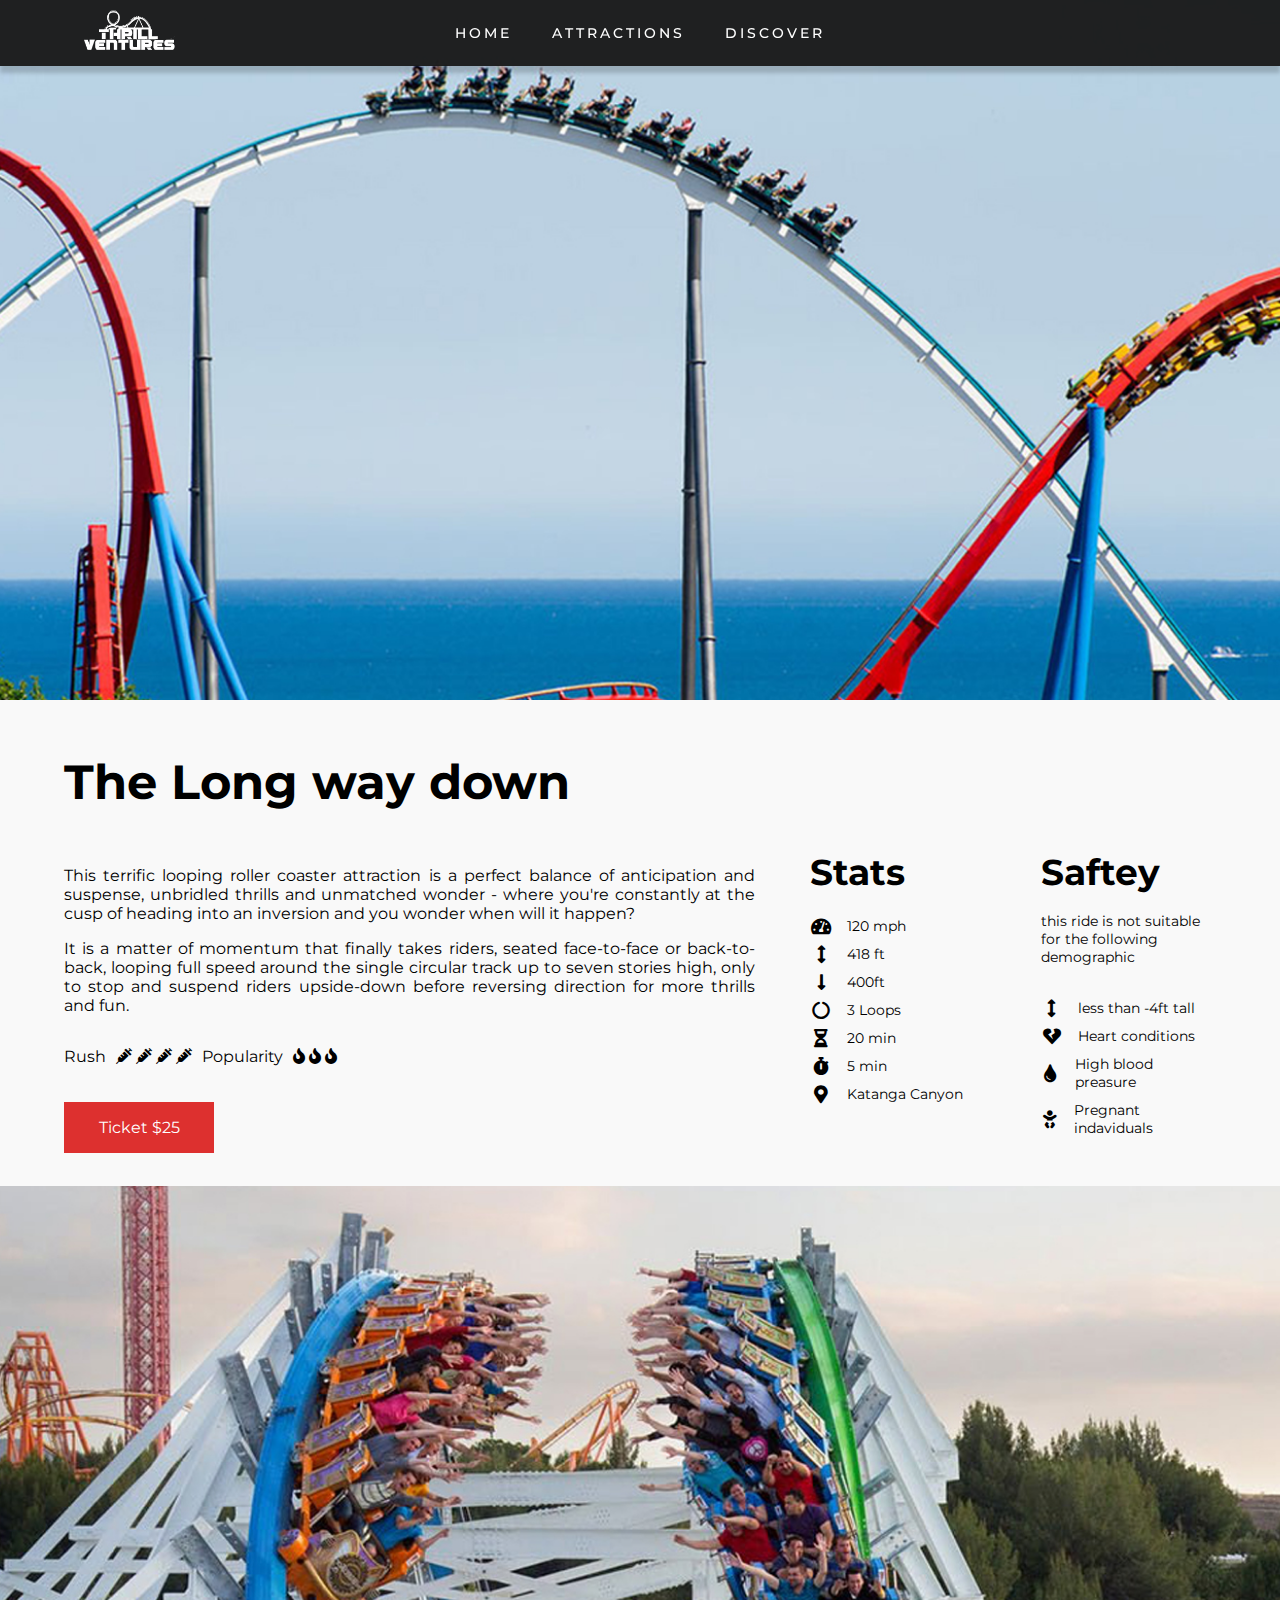
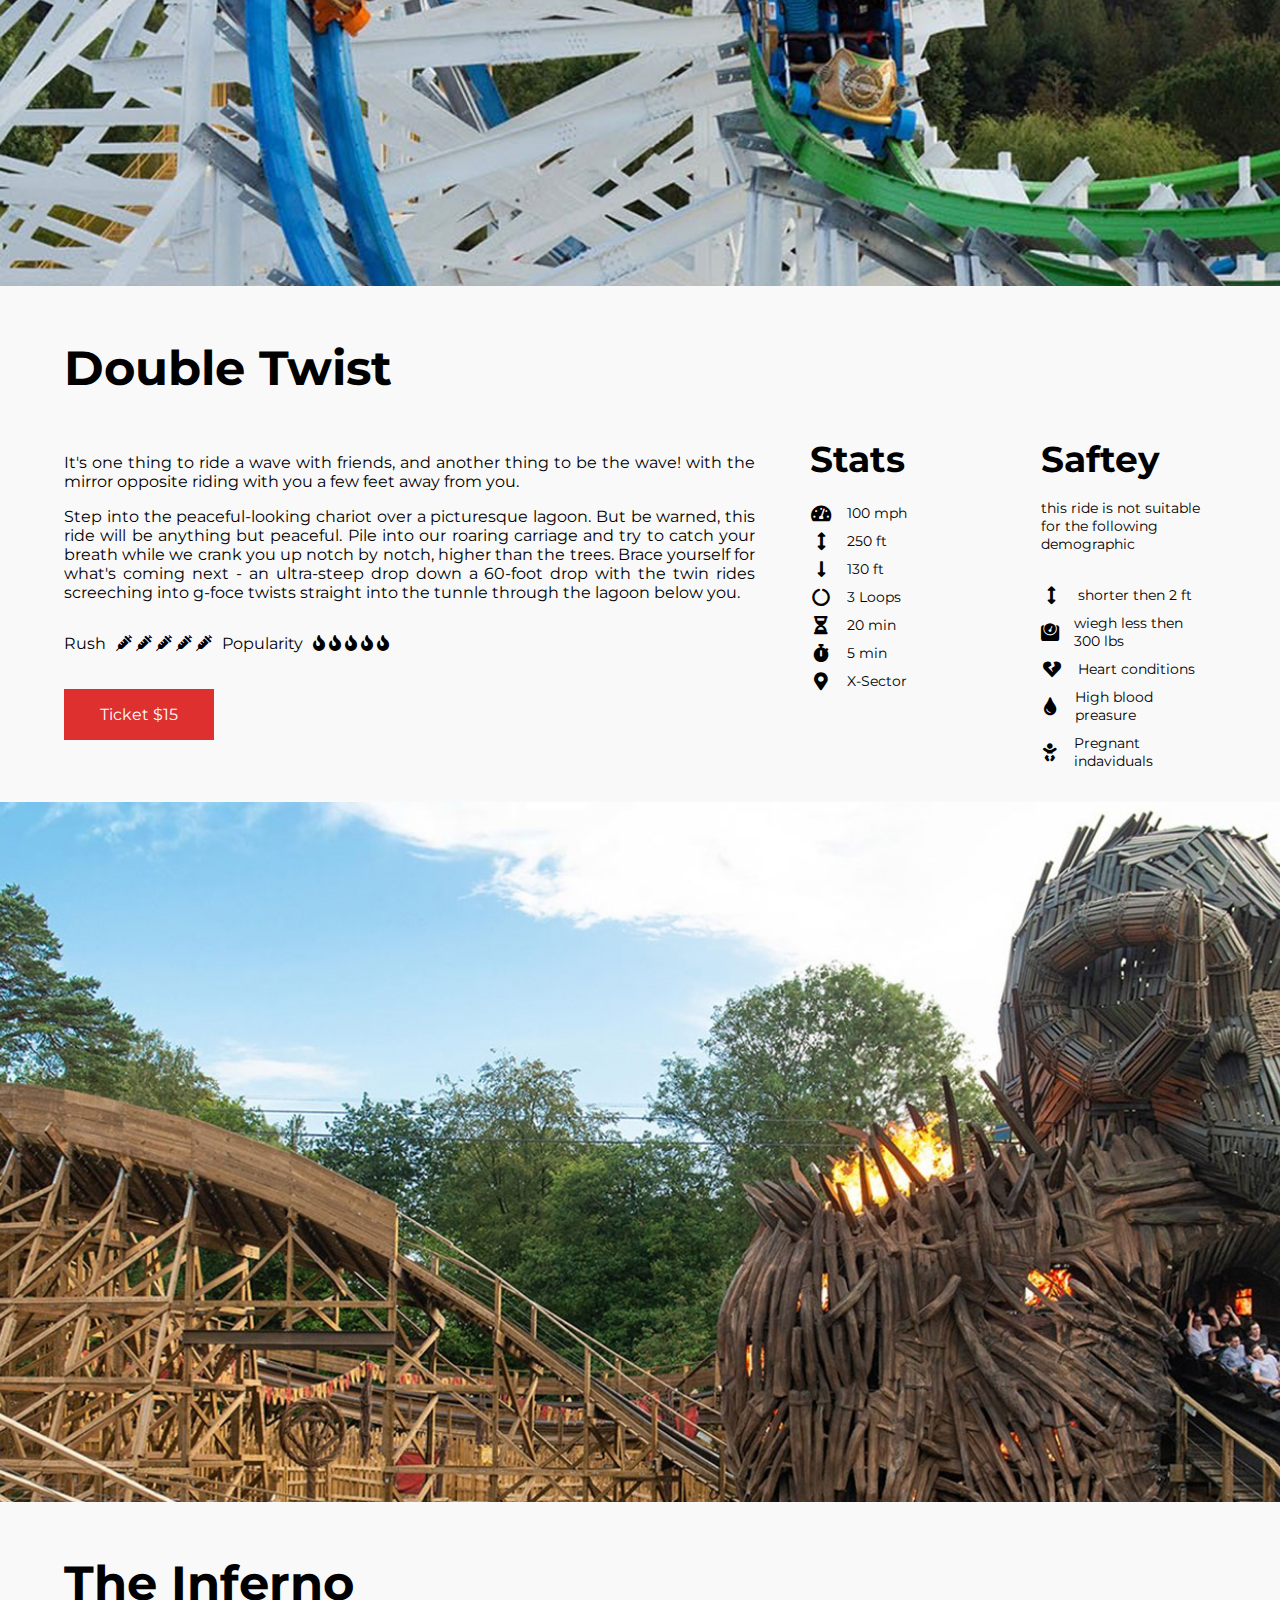
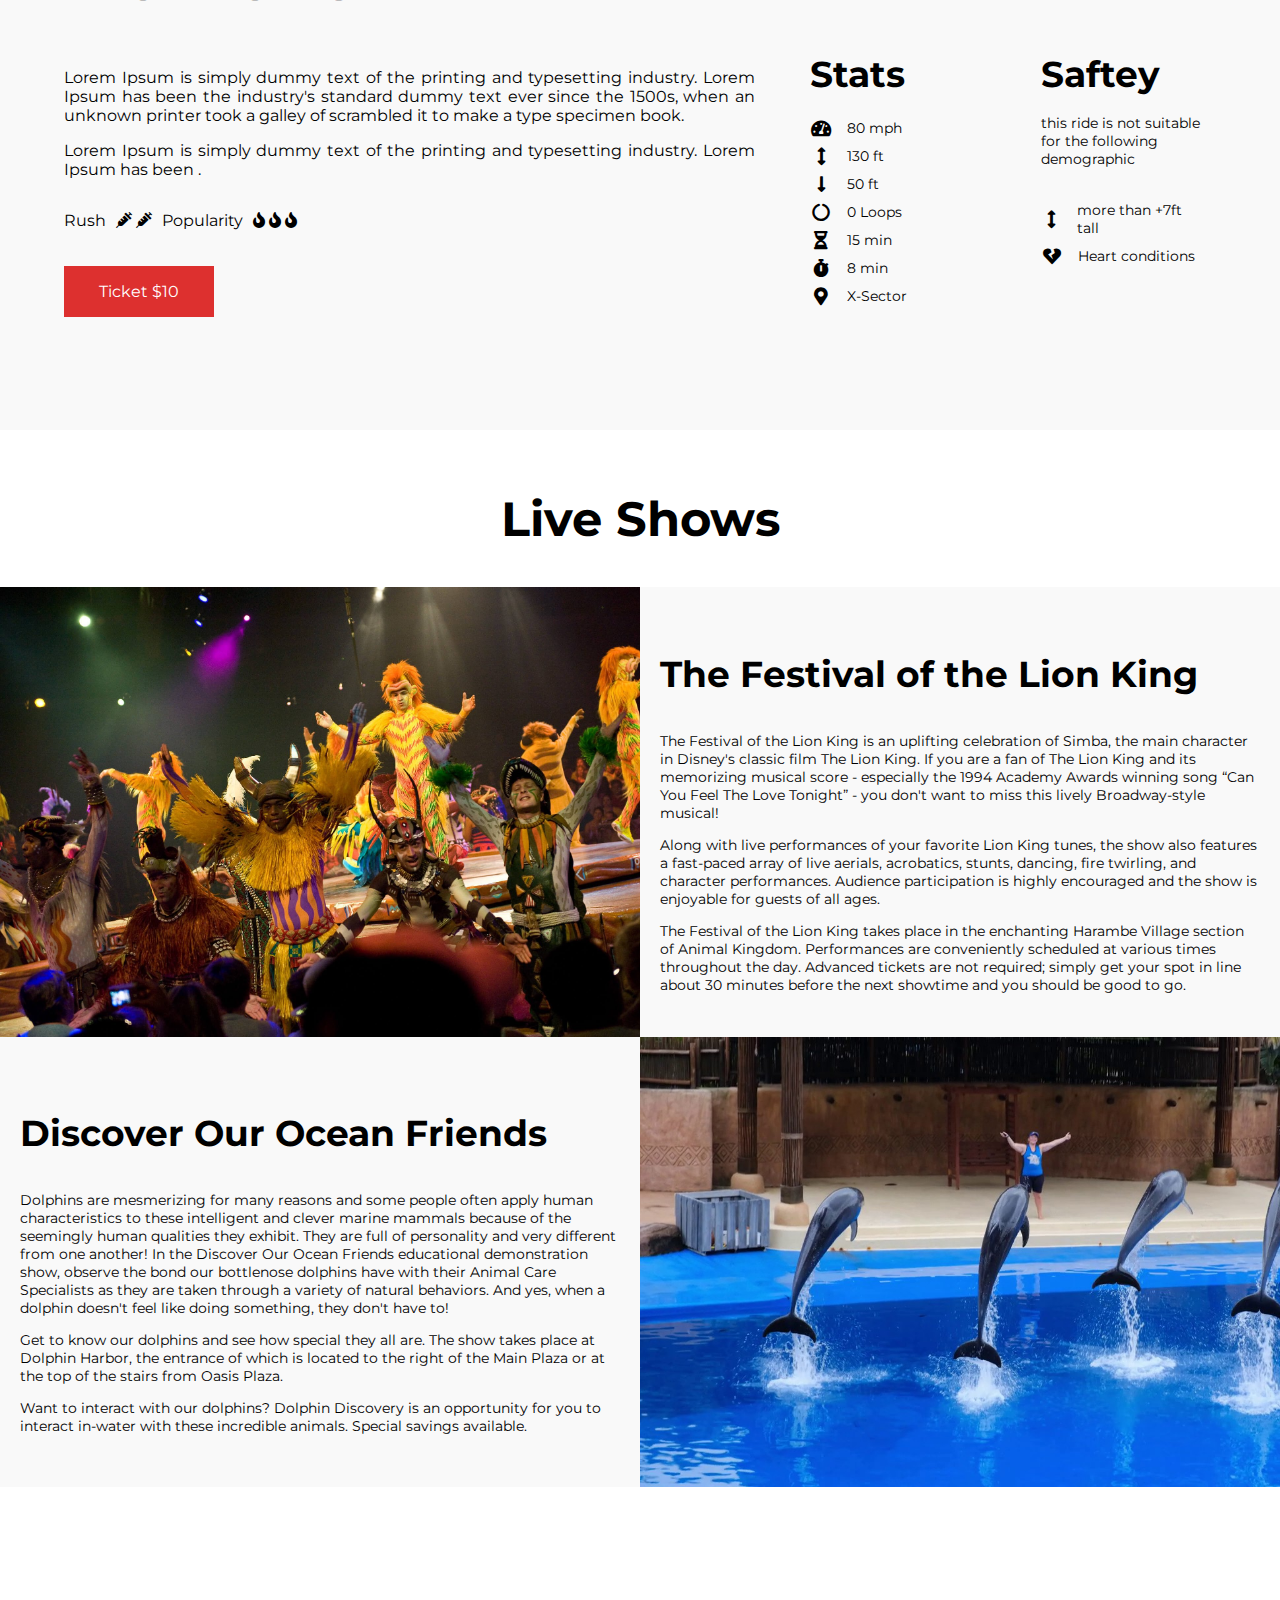
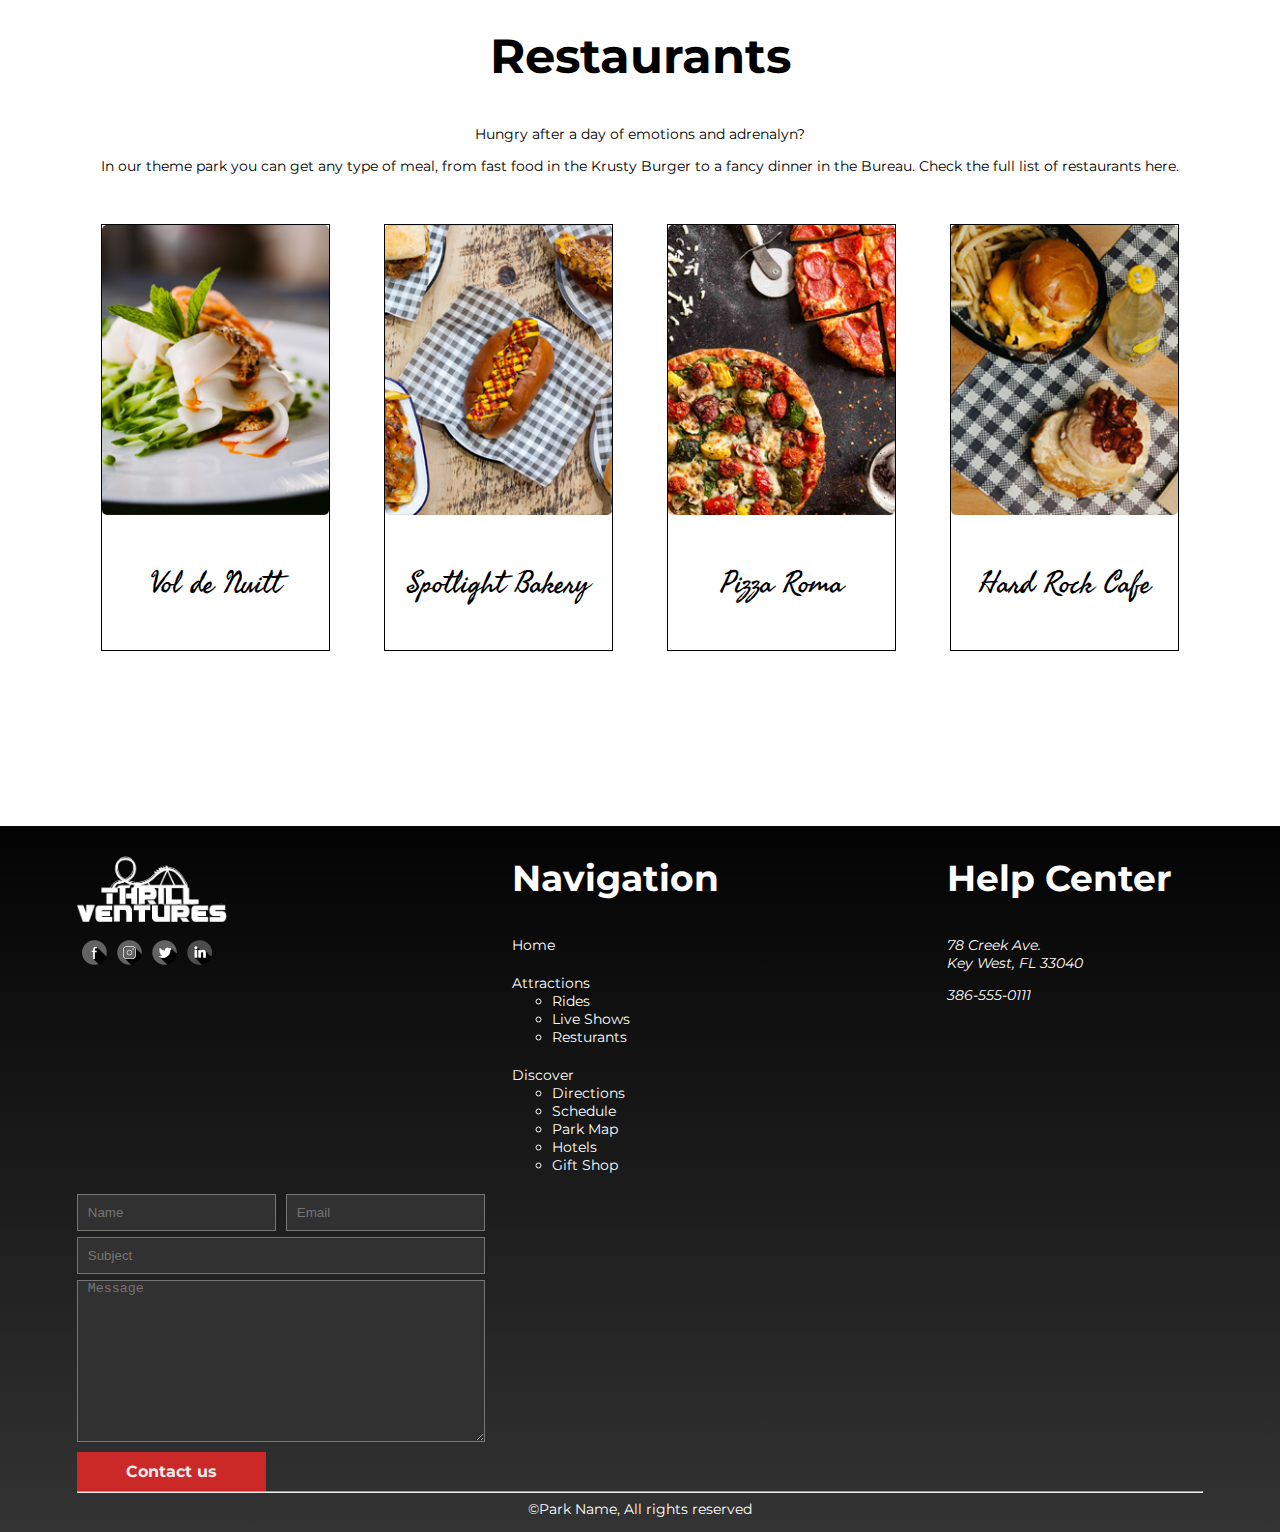
==== Attractions.html @ f98d7a48 "updates" ====
<!DOCTYPE html>
<html lang="en-US">
    <head>
        <title>Theme park website</title>
        <meta charset="UTF-8">
        <meta name="Description" content="Theam park website for Team project">
        <meta name="author" content="Team 78 Tutor group 9">
        <meta name="viewport" content="width=device-width, initial-scale=1.0">
        <link rel="stylesheet" href="css/main.css"/>
    </head>
    <body>
        <!-- Header Menu-->
        <header aria-label="Header">
            <div id="logo">
                <a href="Index.html">
                    <img src="images/header/logo.png" alt="Thrill Ventures logo">
                </a>
                <br>
            </div>
            <nav aria-label="top navigation bar">
                <ul>
                    <li>
                        <!-- the # href link is to prevent redirects since its the same page-->
                        <a href="Index.html" aria-label="Home page link">Home</a>
                    </li>
                    <li class="hasSubmenu">
                        <a href="Attractions.html" aria-label="Attraction page link">Attractions</a>
                        <!-- relative links on different page will scroll down to the relevant section
                        that matches with the #id-->
                        <ul class="submenu" aria-label="Attractions page section">
                            <li>
                                <a href="Attractions.html#rides" aria-label="Rides link">Rides</a>
                            </li>
                            <li>
                                <a href="Attractions.html#liveShows" aria-label="Live shows">Live Shows</a>
                            </li>
                            <li>
                                <a href="Attractions.html#restaurants" aria-label="Restaurants link">Restaurants</a>
                            </li>
                        </ul>
                    </li>
                    <li class="hasSubmenu">
                        <a href="Discover.html" aria-label="Discover the Park page link">Discover</a>
                        <!-- relative links on different page will scroll down to the relevant section
                        that matches with the #id-->
                        <ul class="submenu" aria-label="Discover page sections">
                            <li>
                                <a href="Discover.html#map" aria-label="park directions section">Directions</a>
                            </li>
                            <li>
                                <a href="Discover.html#tmings" aria-label="Park schedule and timings">Schedule</a>
                            </li>
                            <li>
                                <a href="Discover.html#parkMap" aria-label="Park map link">Park Map</a>
                            </li>
                            <li>
                                <a href="Discover.html#hotels" aria-label="Hotels links">Hotels</a>
                            </li>
                            <li>
                                <a href="Discover.html#giftShop" aria-label="Gift shop link">Gift Shop</a>
                            </li>
                        </ul>
                    </li>
                </ul>
            </nav>
        </header>
        <section
            id="rides"
            class="darkSection"
            aria-label="Rides section with list of roller coasters">
            <div id="rideList">
                <div id="ride_one">
                    <div class="banner rideBanner">
                        <!-- inline with the accessability standards the span is intended for the reader-->
                        <span
                            role="img"
                            aria-label="Banner for Roller coaster called the long way day, large roaller coaster image  with people enjoying"></span>
                    </div>
                    <div class="ride_information padded">
                        <h2 aria-label="Rollercoaster name. The long way down">The Long way down</h2>
                        <div class="ride_description" ara-label="Ride descirption">
                            <p>
                                This terrific looping roller coaster attraction is a perfect balance of
                                anticipation and suspense, unbridled thrills and unmatched wonder - where you're
                                constantly at the cusp of heading into an inversion and you wonder when will it
                                happen?
                            </p>

                            <p>
                                It is a matter of momentum that finally takes riders, seated face-to-face or
                                back-to-back, looping full speed around the single circular track up to seven
                                stories high, only to stop and suspend riders upside-down before reversing
                                direction for more thrills and fun.
                            </p>
                            <ul class="ridePopularity">
                                <li aria-label="rush level">
                                    <p>Rush</p>
                                    <p>
                                        <i class="fas fa-syringe"></i>
                                        <i class="fas fa-syringe"></i>
                                        <i class="fas fa-syringe"></i>
                                        <i class="fas fa-syringe"></i>
                                    </p>
                                </li>
                                <li aria-label="popularity level">
                                    <p>Popularity</p>
                                    <p>
                                        <i class="fas fa-fire"></i>
                                        <i class="fas fa-fire"></i>
                                        <i class="fas fa-fire"></i>
                                    </p>
                                </li>
                            </ul>
                            <div class="ride_ticket">
                                <p>Ticket $25</p>
                            </div>
                        </div>

                        <div class="ride_data">
                            <h3>Stats</h3>
                            <ul aria-label="ride statistics">
                                <li aria-label="maximum speed">
                                    <i class="fas fa-tachometer-alt"></i>
                                    <p>120 mph</p>
                                </li>
                                <li aria-label="height limit">
                                    <i class="fas fa-arrows-alt-v" aria-label="Ride height"></i>
                                    <p>418 ft</p>
                                </li>
                                <li aria-label="drop down">
                                    <i class="fas fa-long-arrow-alt-down"></i>
                                    <p>400ft</p>
                                </li>
                                <li aria-label="number Of Loops">
                                    <i class="fas fa-circle-notch"></i>
                                    <p>3 Loops</p>
                                </li>
                                <li aria-label="wait time">
                                    <i class="fas fa-hourglass-half"></i>
                                    <p>20 min</p>
                                </li>
                                <li>
                                    <i class="fas fa-stopwatch" ></i>
                                    <p>5 min</p>
                                </li>
                                <li>
                                    <i class="fas fa-map-marker-alt" aria-label="Ride location"></i>
                                    <p>Katanga Canyon</p>
                                </li>
                            </ul>
                        </div>
                        <div class="ride_data">
                            <h3>Saftey</h3>
                            <p>this ride is not suitable for the following demographic</p>
                            <ul aria-label="Saftey requirements">
                                <li>
                                    <i class="fas fa-arrows-alt-v"></i>
                                    <p>less than -4ft tall</p>
                                </li>
                                <li>
                                    <i class="fas fa-heart-broken"></i>
                                    <p>Heart conditions</p>
                                </li>
                                <li>
                                    <i class="fas fa-tint"></i>
                                    <p>High blood preasure</p>
                                </li>
                                <li>
                                    <i class="fas fa-baby"></i>
                                    <p>Pregnant indaviduals</p>
                                </li>
                            </ul>
                        </div>
                    </div>
                </div>

                <div id="ride_two">
                    <div class="banner rideBanner">
                        <span
                            role="img"
                            aria-label="Banner for Roller coaster called the double twist, two parallel roller coasters tracks twisting around each other"></span>
                    </div>
                    <div class="ride_information padded">
                        <h2>Double Twist</h2>
                        <div class="ride_description">
                            <p>It's one thing to ride a wave with friends, and another thing to be the wave!
                                with the mirror opposite riding with you a few feet away from you.
                            </p>
                            <p>
                                Step into the peaceful-looking chariot over a picturesque lagoon. But be warned,
                                this ride will be anything but peaceful. Pile into our roaring carriage and try
                                to catch your breath while we crank you up notch by notch, higher than the
                                trees. Brace yourself for what's coming next - an ultra-steep drop down a
                                60-foot drop with the twin rides screeching into g-foce twists straight into the
                                tunnle through the lagoon below you.
                            </p>
                            <ul class="ridePopularity">
                                <li aria-label="rush level">
                                    <p>Rush</p>
                                    <p>
                                        <i class="fas fa-syringe"></i>
                                        <i class="fas fa-syringe"></i>
                                        <i class="fas fa-syringe"></i>
                                        <i class="fas fa-syringe"></i>
                                        <i class="fas fa-syringe"></i>
                                    </p>
                                </li>
                                <li aria-label="popularity level">
                                    <p>Popularity</p>
                                    <p>
                                        <i class="fas fa-fire"></i>
                                        <i class="fas fa-fire"></i>
                                        <i class="fas fa-fire"></i>
                                        <i class="fas fa-fire"></i>
                                        <i class="fas fa-fire"></i>
                                    </p>
                                </li>
                            </ul>
                            <div class="ride_ticket">
                                <p>Ticket $15</p>
                            </div>
                        </div>

                        <div class="ride_data">
                            <h3>Stats</h3>
                            <ul>
                                <li aria-label="maxSpeed">
                                    <i class="fas fa-tachometer-alt"></i>
                                    <p>100 mph</p>
                                </li>
                                <li aria-label="height limit">
                                    <i class="fas fa-arrows-alt-v" aria-label="Ride height"></i>
                                    <p>250 ft</p>
                                </li>
                                <li aria-label="drop down">
                                    <i class="fas fa-long-arrow-alt-down"></i>
                                    <p>130 ft</p>
                                </li>
                                <li aria-label="number Of Loops">
                                    <i class="fas fa-circle-notch"></i>
                                    <p>3 Loops</p>
                                </li>
                                <li aria-label="wait time">
                                    <i class="fas fa-hourglass-half"></i>
                                    <p>20 min</p>
                                </li>
                                <li class="">
                                    <i class="fas fa-stopwatch"></i>
                                    <p>5 min</p>
                                </li>
                                <li aria-label="park Location">
                                    <i class="fas fa-map-marker-alt" aria-label="Ride location"></i>
                                    <p>X-Sector</p>
                                </li>
                            </ul>
                        </div>
                        <div class="ride_data">
                            <h3>Saftey</h3>
                            <p>this ride is not suitable for the following demographic</p>
                            <ul>
                                <li>
                                    <i class="fas fa-arrows-alt-v"></i>
                                    <p>shorter then 2 ft</p>
                                </li>
                                <li>
                                    <i class="fas fa-weight"></i>
                                    <p>wiegh less then 300 lbs</p>
                                </li>
                                <li>
                                    <i class="fas fa-heart-broken"></i>
                                    <p>Heart conditions</p>
                                </li>
                                <li>
                                    <i class="fas fa-tint"></i>
                                    <p>High blood preasure</p>
                                </li>
                                <li>
                                    <i class="fas fa-baby"></i>
                                    <p>Pregnant indaviduals</p>
                                </li>
                            </ul>
                        </div>
                    </div>
                </div>
                <div id="ride_three">
                    <div class="banner rideBanner">

                        <span
                        role="img"
                        aria-label="Banner for Roller coaster called the Inferno, Wooden rollercoaster exiting a woodden tunnle in the shape of a bull with fire effects"></span>

                    </div>
                    <div class="ride_information padded">
                        <h2>The Inferno</h2>
                        <div class="ride_description">
                            <p>Lorem Ipsum is simply dummy text of the printing and typesetting industry.
                                Lorem Ipsum has been the industry's standard dummy text ever since the 1500s,
                                when an unknown printer took a galley of scrambled it to make a type specimen
                                book.</p>

                            <p>Lorem Ipsum is simply dummy text of the printing and typesetting industry.
                                Lorem Ipsum has been .
                            </p>
                            <ul class="ridePopularity">
                                <li aria-label="rush level">
                                    <p>Rush</p>
                                    <p>
                                        <i class="fas fa-syringe"></i>
                                        <i class="fas fa-syringe"></i>
                                    </p>
                                </li>
                                <li aria-label="popularity level">
                                    <p>Popularity</p>
                                    <p>
                                        <i class="fas fa-fire"></i>
                                        <i class="fas fa-fire"></i>
                                        <i class="fas fa-fire"></i>
                                    </p>
                                </li>
                            </ul>
                            <div class="ride_ticket">
                                <p>Ticket $10</p>
                            </div>
                        </div>

                        <div class="ride_data">
                            <h3>Stats</h3>
                            <ul>
                                <li>
                                    <i class="fas fa-tachometer-alt"  aria-label="maxSpeed"></i>
                                    <p>80 mph</p>
                                </li>
                                <li aria-label="height limit">
                                    <i class="fas fa-arrows-alt-v" aria-label="Ride height"></i>
                                    <p>130 ft</p>
                                </li>
                                <li aria-label="drop down">
                                    <i class="fas fa-long-arrow-alt-down"></i>
                                    <p>50 ft</p>
                                </li>
                                <li aria-label="number Of Loops">
                                    <i class="fas fa-circle-notch"></i>
                                    <p>0 Loops</p>
                                </li>
                                <li aria-label="wait time">
                                    <i class="fas fa-hourglass-half"></i>
                                    <p>15 min</p>
                                </li>
                                <li class="">
                                    <i class="fas fa-stopwatch"></i>
                                    <p>8 min</p>
                                </li>
                                <li aria-label="park Location">
                                    <i class="fas fa-map-marker-alt" aria-label="Ride location"></i>
                                    <p>X-Sector</p>
                                </li>
                            </ul>
                        </div>
                        <div class="ride_data">
                            <h3>Saftey</h3>
                            <p>this ride is not suitable for the following demographic</p>
                            <ul>
                                <li>
                                    <i class="fas fa-arrows-alt-v"></i>
                                    <p>more than +7ft tall</p>
                                </li>
                                <li>
                                    <i class="fas fa-heart-broken"></i>
                                    <p>Heart conditions</p>
                                </li>
                            </ul>
                        </div>
                    </div>
                </div>
            </div>
        </section>
        <section id="liveShows">
            <div id="live_shows_info">
                <div class="center">
                    <h2>Live Shows</h2>
                </div>
                <div id="live_show_one" class="liveshowItem darkSection">
                    <div class="img"></div>
                    <div class="Live_Show_text">
                        <h3>The Festival of the Lion King</h3>
                        <p>
                            The Festival of the Lion King is an uplifting celebration of Simba, the main
                            character in Disney's classic film The Lion King. If you are a fan of The Lion
                            King and its memorizing musical score - especially the 1994 Academy Awards
                            winning song “Can You Feel The Love Tonight” - you don't want to miss this
                            lively Broadway-style musical!</p>

                        <p>Along with live performances of your favorite Lion King tunes, the show also
                            features a fast-paced array of live aerials, acrobatics, stunts, dancing, fire
                            twirling, and character performances. Audience participation is highly
                            encouraged and the show is enjoyable for guests of all ages.</p>

                        <p>The Festival of the Lion King takes place in the enchanting Harambe Village
                            section of Animal Kingdom. Performances are conveniently scheduled at various
                            times throughout the day. Advanced tickets are not required; simply get your
                            spot in line about 30 minutes before the next showtime and you should be good to
                            go.</p>
                    </div>

                </div>
                <div id="live_show_two" class="liveshowItem darkSection">
                    <div class="img"></div>
                    <div class="Live_Show_text">
                        <h3>Discover Our Ocean Friends</h3>
                        <p>
                            Dolphins are mesmerizing for many reasons and some people often apply human
                            characteristics to these intelligent and clever marine mammals because of the
                            seemingly human qualities they exhibit. They are full of personality and very
                            different from one another! In the Discover Our Ocean Friends educational
                            demonstration show, observe the bond our bottlenose dolphins have with their
                            Animal Care Specialists as they are taken through a variety of natural
                            behaviors. And yes, when a dolphin doesn't feel like doing something, they don't
                            have to!</p>

                        <p>Get to know our dolphins and see how special they all are. The show takes
                            place at Dolphin Harbor, the entrance of which is located to the right of the
                            Main Plaza or at the top of the stairs from Oasis Plaza.</p>

                        <p>Want to interact with our dolphins? Dolphin Discovery is an opportunity for
                            you to interact in-water with these incredible animals. Special savings
                            available.</p>
                    </div>

                </div>

            </div>

        </section>
        <section id="restaurants">
            <div class="center">
                <h2>Restaurants</h2>
                <p>Hungry after a day of emotions and adrenalyn?</p>
                <p>
                    In our theme park you can get any type of meal, from fast food in the Krusty Burger to a fancy dinner in the Bureau. Check the full list of restaurants here.
                </p>
            </div>
            <div id="resturantList" class="padded">
                <div class="restaurant">
                    <div
                        id="restaurantOne"
                        class="restaurantImage"></div>
                    <h4>Vol de Nuitt</h4>
                </div>
                <div class="restaurant">
                    <div
                        id="restaurantTwo"
                        class="restaurantImage"></div>
                    <h4>Spotlight Bakery</h4>
                </div>
                <div class="restaurant">
                    <div
                        id="restaurantThree"
                        class="restaurantImage"></div>
                    <h4>Pizza Roma</h4>
                </div>
                <div class="restaurant">
                    <div
                        id="restaurantFour"
                        class="restaurantImage"></div>
                    <h4>Hard Rock Cafe</h4>
                </div>
            </div>

        </section>
        <footer>
            <div>
                <div class="logo">
                    <a href="Index.html">
                        <img src="images/footer/logo.png" alt="Theme park logo">
                    </a>
                </div>
                <div id="socialMedia">
                    <ul id="socialMediaLinks">
                        <li>
                            <a href="https://facebook.comc">
                                <img src="images/footer/facebook.png" alt="theme park facebook page">
                            </a>
                        </li>
                        <li>
                            <a href="https://instragram.com">
                                <img src="images/footer/instagram.png" alt="theme park instagram page">
                            </a>
                        </li>
                        <li>
                            <a href="https://twitter.com">
                                <img src="images/footer/twitter.png" alt="theme park twitter page">
                            </a>
                        </li>
                        <li>
                            <a href="https://linkedin.com">
                                <img src="images/footer/linkedin.png" alt="theme park lined in page">
                            </a>
                        </li>
                    </ul>
                </div>
            </div>
            <div id="navigation">
                <h3>Navigation</h3>
                <nav>
                    <ul>
                        <li>
                            <a href="Index.html">Home</a>
                        </li>
                        <li>
                            <!-- the # href link is to prevent redirects since its the same page-->
                            <a href="#">Attractions</a>
                            <!-- Since its the same page , we dont need to redirect the relative internal
                            links will work with a # href -->
                            <ul>
                                <li>
                                    <a href="#rides">Rides</a>
                                </li>
                                <li>
                                    <a href="#liveShows">Live Shows</a>
                                </li>
                                <li>
                                    <a href="#resturants">Resturants</a>
                                </li>
                            </ul>
                        </li>
                        <li>
                            <a href="Discover.html">Discover</a>
                            <!-- relative links on different page will scroll down to the relevant section
                            that matches with the #id-->
                            <ul>
                                <li>
                                    <a href="Discover.html#map">Directions</a>
                                </li>
                                <li>
                                    <a href="Discover.html#tmings">Schedule</a>
                                </li>
                                <li>
                                    <a href="Discover.html#parkMap">Park Map</a>
                                </li>
                                <li>
                                    <a href="Discover.html#hotels">Hotels</a>
                                </li>
                                <li>
                                    <a href="Discover.html#giftShop">Gift Shop</a>
                                </li>
                            </ul>
                        </li>
                    </ul>
                </nav>
            </div>
            <div id="helpCenter">
                <h3>Help Center</h3>
                <address>
                    <p>
                        78 Creek Ave.
                        <br/>
                        Key West, FL 33040
                    </p>
                    <p>
                        <a href="tel:3865550111">386-555-0111</a>
                    </p>
                </address>
            </div>
            <div id="contactUs">
                <!-- Self submit form , this will submit the information on the same page and
                prevent redirects or errors on submit -->
                <form id="contactForm">
                    <div>
                        <input type="text" placeholder="Name" name="name" id="name" required="required">
                    </div>
                    <div>
                        <input
                            type="email"
                            placeholder="Email"
                            name="email"
                            id="email"
                            required="required">
                    </div>
                    <div>
                        <input
                            type="text"
                            placeholder="Subject"
                            name="subject"
                            id="subject"
                            required="required">
                    </div>
                    <div>
                        <textarea
                            name="message"
                            placeholder="Message"
                            id="message"
                            cols="30"
                            rows="10"
                            required="required"></textarea>
                    </div>
                    <div>
                        <input type="submit" value="Contact us">
                    </div>
                </form>
            </div>
            <div id="copyrights">
                <hr>
                <div class="center">
                    <p>&copy;Park Name, All rights reserved</p>
                </div>
            </div>
        </footer>
    </body>
</html>
---- css/main.css ----
/* General */
 @import url('http://fonts.cdnfonts.com/css/ozda');
 @import url('https://fonts.googleapis.com/css2?family=Freehand&family=Montserrat:wght@100;200;300;400;500;600;700;800;900&display=swap');
 @import url('https://pro.fontawesome.com/releases/v5.10.0/css/all.css');

 :root {
  --backgroundColor: #fff;
  --darkBackground: #f9f9f9;
  --color-one:#dd302f;
  --color-two: #138c85;
  --color-three: #ff973b;
  --color-four: #2f95dd;
  --text-color: #000;
  --golden:#ffd700;
  --text-invert: #fff;
  --callToAction: #cb2828;
  --accentColor: #294486;
  --dark-border: #444444;
  --input-box-background:#767676;
  --light-border: #ededed;
  --callToAction-hover: #000;
  --shadow-color:rgba(0,0,0,0.18);
  --transparent-black:#161616f2;
}

body,html{
  padding:0;
  margin:0;
  font-family: "Montserrat", sans-serif !important;
  font-size:14px;
  color:var(--text-color);
}

a,
a:visited {
    color: var(--text-invert);
    text-decoration: none;
}

h1 {
  font-weight: bold;
  font-size: 72px;
  line-height: 42px;
  align-items: center;
}
h2 {
   font-size: 48px;
}

h3 {
   font-size: 36px;
}

h4 {
   font-size: 24px;
}

h5 {
   font-size: 18px;
}

h6 {
   font-size: 16px;
}

input[type="text"], input[type="email"],textarea {
  padding: 10px;
  width: 89%;
  border-radius: 5px;
  border: 1px solid #767676;
}

input[type="date"]{
  padding: 8px;
  width: 100%;
  border: 1px solid #767676;
  border-radius: 5px;
  outline:none;
}

Select{width:200px;padding: 9px;border-radius: 5px;}

input[type="submit"] {
    background: var(--callToAction);
    border: 1px solid;
    padding: 10px 49px;
    color: #ededed;
    border-radius: 20px;
    font-weight: 700;
    font-size: 16px;
    font-family: 'Montserrat', sans-serif;
}

input[type="submit"]:hover
{
 background: var(--callToAction-hover);
 color: var(--text-invert);
}

section {
  padding: 20px 0 80px;
  margin-bottom: auto;
 }

 
section.topBanner {
  padding: 0;
  z-index: 10;
  margin-bottom: 0;
}


body > section:first-of-type {
  padding-top: 0;
}

.padded {
 padding:10px;
}

.nopadding {
  padding: 0 !important;
}

.nopadding h1 {
  padding: 100px 0;
  margin: 0;
}

.darkSection{
  background:var(--darkBackground);
}

.boxed {
   width: 60vw;
   margin: auto;
}
.center {
  text-align:center;
}

.banner {
  overflow:hidden;
  position:relative;
  padding: 0;
  width: 100%;
  background-size: cover;
  background-position: center center;
}
.banner video{
  width:100%;
  position:absolute;
  top:0;
  bottom:0;
  margin:auto;
}

.bannerText h1 {
  padding: 0;
  margin: 0;
  line-height: 80px;
  font-size: 120px;
  font-weight: 100;
  font-family: 'Ozda', sans-serif;
}

.btn {
  border-radius:50px;
  text-align: center;
}

.color-one .coloredText,
.color-one .coloredText * {
  color:var(--color-one);
}

.color-one .coloredBackground {
  background: var(--color-one);
}

.color-one .coloredButton {
  border:2px solid var(--color-one);
  padding: 14px;
  font-size: 14px;
  font-weight: 600;
  color: var(--color-one);
}
.color-one .coloredButton:hover {
  background: var(--color-one);
  color: var(--text-invert);
}

.color-one .coloredButtonFilled {
  background: var(--color-one);
  border:2px solid var(--color-one);
  color: var(--text-invert);
}
.color-one .coloredButtonFilled:hover {
  background: var(--backgroundColor);
  color: var(--color-one);
}


.color-two .coloredText,
.color-two .coloredText * {
  color:var(--color-two);
}

.color-two .coloredBackground {
  background: var(--color-two);
}

.color-two .coloredButton {
  border:2px solid var(--color-two);
  padding: 14px;
  font-size: 14px;
  font-weight: 600;
  color: var(--color-two);
}

.color-two .coloredButton:hover {
  background: var(--color-two);
  color: var(--text-invert);
}

.color-two .coloredButtonFilled {
  background: var(--color-two);
  border:2px solid var(--color-two);
  color: var(--text-invert);
}
.color-two .coloredButtonFilled:hover {
  background: var(--backgroundColor);
  color: var(--color-two);
}

.color-three .coloredText,
.color-three .coloredText * {
  color:var(--color-three);
}

.color-three .coloredBackground {
  background: var(--color-three);
}

.color-three .coloredButton {
  border:2px solid var(--color-three);
  padding: 14px;
  font-size: 14px;
  font-weight: 600;
  color: var(--color-three);
}

.color-three .coloredButton:hover {
  background: var(--color-three);
  color: var(--text-invert);
}

.color-three .coloredButtonFilled {
  background: var(--color-three);
  border:2px solid var(--color-three);
  color: var(--text-invert);
}
.color-three .coloredButtonFilled:hover {
  background: var(--backgroundColor);
  color: var(--color-three);
}

.color-four .coloredText,
.color-four .coloredText * {
  color:var(--color-four);
}

.color-four .coloredBackground {
  background: var(--color-four);
}

.color-four .coloredButton {
  border:2px solid var(--color-four);
  padding: 14px;
  font-size: 14px;
  font-weight: 600;
  color: var(--color-four);
}

.color-four .coloredButton:hover {
  background: var(--color-four);
  color: var(--text-invert);
}

.color-four .coloredButtonFilled {
  background: var(--color-four);
  border:2px solid var(--color-four);
  color: var(--text-invert);
}
.color-four .coloredButtonFilled:hover {
  background: var(--backgroundColor);
  color: var(--color-four);
}

.lightText * {
  color: var(--text-invert) !important;
}

.invertImages img 
{
  filter:invert(1)
}

.img {
  background-size: cover;
}
/* Menu */

#logo img {
  height: 60px;
  transition-property: height;
  transition-duration: 500ms;
}

header {
  display: flex;
  width: 90vw;
  z-index: 100;
  position: fixed;
  padding: 0 5vw;
  text-align: center;
  justify-content: center;
  background: transparent;
  top: 20px;
  -webkit-box-shadow: unset;
  box-shadow: unset;
  border-bottom: 1px solid #ffffff63;
  border-top: 1px solid #ffffff63;
}

html:not([data-scroll='0']) header {
  background: var(--transparent-black);
  -webkit-box-shadow:0 7px 4px 0 var(--shadow-color);
  box-shadow: 0 7px 4px 0 var(--shadow-color);
  top: 0px;
  border:none;
}
html:not([data-scroll='0']) header nav > ul > li{
  padding: 10px 0;
  transition-property: padding;
  transition-duration: 500ms;
}

html:not([data-scroll='0']) #logo img {
  height: 40px;
}

header nav {  
  grid-template-columns: 0 auto;
  margin: auto;
  text-align: center;
}
header #logo {
  grid-column: 1/1;
  padding: 10px 20px;
  position: absolute;
  left: 5vw;
}

header nav > ul {
  display: flex;
  column-gap: 40px;
  padding: 0;
}


header nav > ul  li {
  list-style: none;
}

header nav > ul li:last-child
{
  border-bottom:none;
}


header nav > ul li.current a {
  color: #656565;
}

header nav > ul  li a{
  color: var(--text-invert);
  text-decoration: none;
  font-weight: 500;
  line-height: 14px;
  /* display: flex; */
  align-items: center;
  text-align: center;
  text-transform: uppercase;
  letter-spacing: 3px;
  font-size: 14px;
}

header nav ul ul{
  display:none;
  position: absolute;
  background: var(--backgroundColor);
  padding: 10px;
  left: 0;
}

header nav > ul > li {
  list-style: none;
  float: left;
  padding: 20px 0;
  position: relative;
  width: max-content;
  transition-property: padding;
  transition-duration: 500ms;
}
header nav > ul > li.current{
    border-bottom: 2px solid #656565;
}
header nav > ul > li:hover ul{
  display:block;
}

header nav ul.submenu
{
  padding: 0 10px;
  margin-top: 10px;
  width: auto;
  margin-left: 0;
  text-align: left;
  -webkit-box-shadow: 0 5px 40px rgb(0 0 0 / 15%);
  -moz-box-shadow: 0 5px 40px rgba(0, 0, 0, 0.15);
  box-shadow: 0 5px 40px rgb(0 0 0 / 15%);
}


header nav ul.submenu a {
  color: var(--text-color);
}

header nav > ul > li.hasSubmenu:before {
  content: "\f078";
  position: absolute;
  color: var(--text-invert);
  right: -14px;
  font-family: 'Font Awesome 5 Pro';
  margin-top: 4px;
  font-size: 12px;
}

header nav > ul > li ul > li {
  padding:10px;
}

.topBanner .banner {
  height: 100vh;
}

.topBanner .banner video{
  width:100%;
  filter: saturate(2);
}

.banner .bannerText{
  position:absolute;
}

.banner .bannerText
{
  top:0;
  bottom:0;
  left:0;
  right:0;
  margin:auto;
  width: fit-content;
  height: fit-content;
  text-align: center;
  padding: 20px;
  color: var(--text-invert);
}

/* Index page*/

#welcomeBanner {
  background-image: url('/videos/videoThumbnail.png');
}
#ticketsControl {
  margin: 0 12vw;
  border-radius: 15px;
  border: 1px solid var(--dark-border);
}

#tc_header {
  width: 100%;
  height: 30px;
  padding: 20px 0 15px;
  border-bottom: 1px solid var(--dark-border);
  background: var(--color-one);
  border-top-left-radius: 15px;
  border-top-right-radius: 15px;
}

#tc_main {
  padding-top: 33px;
  display: flex;
  padding-bottom: 30px;
}

#tc_main form {
   width: 100%;
   display: flex;
   flex-wrap: wrap;
   display: flex;
   vertical-align: top;
   align-items: self-start;
   justify-content: center;
   column-gap: 30px;
}

#tc_header ul  {
  list-style: none;
  column-gap: 80px;
  padding: 0;
  width: 420px;
  margin: auto;
  position: relative;
  float: none;
  height: auto;
  display: flex;
  justify-content: center;
  COLUMN-GAP: 0;
}

#tc_header ul > li {
  float: left;
  list-style: none;
  font-weight: bold;
  font-size: 14px;
  line-height: 28px;
  text-align: center;
  text-transform: uppercase;
  padding: 0 30px;
  border-right: 1px solid #ededed;
  color: var(--text-invert);
}

#tc_header ul > li:last-child{
 border-right:none;
}

.activity {
  width: 30%;
  margin: 0 0.5%;
  -webkit-box-shadow: 2px 6px 15px -3px rgba(0,0,0,0.51);
  box-shadow: 2px 6px 15px -3px rgba(0,0,0,0.51);
  transition-property: transform;
  transition-duration:500ms;
  flex-grow: 1;
  display: flex;
  flex-flow: column;
  background: var(--backgroundColor);
  position: RELATIVE;
}

.activity:hover {
  transform:scale(1.05);
}

#activityList {
  margin: 10px 10vw;
  position: relative;
  display: flex;
  column-gap: 10px;
  justify-content: center;
}

#activityOne .img {
  background-image: url('/images/Page1/Rides.jpg');
}

#activityTwo .img{
  background-image: url('/images/Page1/Hotels.jpg');
}

#activityThree .img {
  background-image: url('/images/Page1/Restaurants.jpg');
}


.activity > .img {
  width: 100%;
  height: 350px;
  position: relative;
}

.activity  a{
      position: absolute;
    top: 0;
    bottom: 0;
    width: 100%;
    height: 100%;
}

.activity h3{
  font-weight: bold;
  font-size: 24px;
  line-height: 28px;
  align-items: center;
}

.activity p{
  font-weight: 400;
  font-size: 14px;
  line-height: 16px;
}

.activity > h3, .activity > p {
  text-align:center;
  padding:0 10px;
}

.activity > h3, .activity p, .activity_data {
  flex-grow: 1;
}

.ride_data {
  display: flex;
  flex-wrap: wrap;
  justify-content: flex-start;
  align-items: stretch;
  align-content: flex-start;
}

.activity_data {
  padding:0 10%;
}

.activity_data ul, .ride_data ul{
  list-style: none;
  padding: 0;
  flex-grow: 1;
  text-align: left;
}

.activity_data li,.ride_data li {
    display: flex;
    align-items: center;
}

.activity_data li > i,.ride_data li > i{
    font-size: 18px;
    text-align: center;
    width: 22px;
}

.activity_data li > p {
    padding: 0;
    margin: 10px 30px 10px;
    flex-grow: 1;
}
.ride_data li > p{
    padding: 0;
    margin: 5px 15px;
    flex-grow: 1;
}

.advertisment.banner {
  height: 70vh;
}

div#whatsnewList {
    display: flex;
    column-gap: 2%;
    padding: 50px;
    justify-content: space-evenly;
    align-items: flex-start;
}
.whatsnew {
    flex-grow: 0;
    display: flex;
    flex-flow: column;
    position: relative;
    width: 25%;
    border: 1px solid var(--accentColor);
    border-bottom-left-radius: 50px;
    border-top-right-radius: 50px;
}
.whatsnew .img:before {
    content: " ";
    position:absolute;
    bottom: 0;
    width: 200%;
    height: 200%;
    border-radius:100%;
    box-shadow: 0px 300px 0px 300px var(--backgroundColor);
    z-index: 1;
    flex: 0;
    left: -50%;
}
.whatsnew > .img {
   width: 100% !important;
   height: 25vh !important;
   position: relative;
   overflow: hidden;
   border-top-right-radius: 49px;
}


.whatsNewText {
  background: var(--backgroundColor);
  color: var(--text-color) !IMPORTANT;
  padding: 20px;
  text-align: justify;
  transition-property: transform;
  flex-grow: 1;
  z-index: 4;
  position: relative;
}

.whatsNewText h4 {
  margin-top: 0;
  text-align: left;
}

.whatsnew details {
    z-index: 2;
    padding: 0;
    position: relative;
}

.whatsnew details div {
  position: absolute;
  z-index: 12;
  top: 60px;
  color: var(--text-invert);
  padding: 10px;
  width: 100%;
  border-radius: 15px;
  height: auto;
  text-align: center;
}

.whatsnew details summary{
    margin: auto;
    width: 40%;
    margin-bottom: 19px;
}
#newsOne .img {
  background: url('/images/Page1/Live_show_1.jpg');
}
#newsTwo .img {
  background: url('/images/Page1/Live_Show_2.jpg');
}
#newsThree .img {
  background: url('/images/Page1/New_hotel.jpg');
}
#newsFour .img {
  background: url('/images/Page1/New_restaurant.jpg');
}
/* Attractions page */

/* Ride Info */


.rideBanner.banner {
  min-height: 700px;
  background-size: cover;
  background-repeat: no-repeat;
  background-position: top center;
}


.ride_information.padded {
  display: flex;
  width: auto;
  justify-content: center;
  padding: 1vw 5vw !important;
  flex-wrap:wrap;
  column-gap: 55px;
}

.ride_information > h2 {
  width:100%;
}
.ride_information > *:not(h2)
{
  flex:1;
}

.ride_information .ride_description{
 width: 60%;
 text-align: justify;
 font-size: 16px;
 font-weight: 400;
 flex: unset;
}

.ride_information .ride_description .ride_ticket{
  background: var(--color-one);
  text-align: center;
  width:150px;
  display: inline-block;
  margin: 20px 0px;
 }
 
 .ride_information .ride_description .ride_ticket p{
  color: var(--text-invert);
 }

.ride_information .activity_data{
 width: auto;
 display: inline-block;
}

.ride_information .activity_data p, .ride_data p{
 padding: 0 25% 0;
}
.ride_information .activity_data ul, .ride_data ul {
  list-style: none;
  padding: 0;
}

.ride_information .activity_data ul li {
  margin-bottom:20px;
}

.ride_data h3{
  margin:0;
  padding:0;
  width: 100%;
  height: 48px;
}

ul.ridePopularity {
  list-style: none;
  padding: 0;
  width: 100%;
  float: left;
}

ul.ridePopularity li > p {
  float: left;
  width: auto;
  padding: 0;
  margin: 0 10px 0 0;
}

.ride_data > p {
  padding: 0;
}

#ride_one .banner {
  background-image: url('/images/Page2/02_Banner.jpg');
}

#ride_two .banner {
  background-image: url('/images/Page2/03_Banner.jpg');
}

#ride_three .banner {
  background-image: url('/images/Page2/05_Banner.jpg')
}


/* Live Show */

#live_shows_info .liveshowItem {
  display: flex;
  align-items: center;
}

#live_shows_info > .liveshowItem:nth-child(odd)
{flex-direction: row-reverse;}

.liveshowItem .img {
    height: 50vh;
    width: 50%;
    flex-grow: 1;
}

#live_show_one .img {
  background-image:url('/images/Page2/Live_show_1.jpg');
}

#live_show_two .img {
  background-image:url('/images/Page2/Live_Show_2.jpg')
}

.Live_Show_text {
    flex-grow: 1;
    width: 50%;
}
.Live_Show_text > * {
  padding: 0 20px;
}

.Live_Show_text > h2 {
    margin-top:0
}


/* Resturants */
#restaurants{
 width:100%;
 text-align: center
}

#restaurants h1{
 text-align: center
}

#restaurants h2{
 text-align: center
}

#restaurants .restaurant{
 display: inline-block;
 margin: 2%;
 width: 18%;
 border: 1px solid;
}

.restaurant h4 {
  font-family: 'Freehand', cursive;
  font-weight: 200;
  font-size: 30px;
}

.restaurantImage {
  height: 290px;
  width: 100%;
  background-size: cover;
  background-repeat: no-repeat;
  background-position: center center;
  transform:scale(1);
  transition-duration: 500ms;
  transition-property: transform;
  border-radius: 5px;
}

.restaurantImage:hover {
transform:scale(1.1);
-webkit-box-shadow:0 7px 4px0 rgb(0 0 0 / 18%);
  box-shadow:0 7px 4px0 rgb(0 0 0 / 18%);
 
}

#restaurantOne {
  background-image: url('/images/Page2/food_1.jpg');
}

#restaurantTwo {
  background-image: url('/images/Page2/food_2.jpg');
}

#restaurantThree {
  background-image: url('/images/Page2/food_3.jpg');
}

#restaurantFour {
  background-image: url('/images/Page2/food_4.jpg');
}

/*Discover Page. Park Map & Table for Schedule of the Park*/


#map .banner {
  position: relative;
  background-image: url('/Images/Page3/ParkLocation.png');
}

#map address {
  position: absolute;
  bottom: 10vh;
  right: 10vw;
  /* padding: 20px 20px 40px; */
  background: #0006;
  color: var(--text-invert);
  width: auto;
  display: flex;
  justify-content: center;
  flex-wrap:wrap;
  max-width: 18vw;
  align-items: center;
  column-gap: 20px;
  padding: 20px;
}

#map a {
    background: var(--color-three);
    padding: 10px 20px;
    flex: 1;
    text-align: center;
    font-size: 15px;
    font-style: normal;
    font-weight: 600;
    border-radius: 25px;
}

#map a:hover {
    background: var(--color-one);
}
#map .address {
  margin-bottom:0;
  width: 100%;
  font-style: normal;
  text-align: right;
  margin-right: 14px;
}

#map .address .heading {
  font-size: 30px;
  font-weight: 700;
}

table{
 width: 100%;
 margin-top: 15px;
 border-collapse: collapse;
}

td {
 font-size: 16px;
 padding: 20px 0;
}

thead,tfoot {
 /* background: black; */
 color: black;
 font-size: 24px;
 padding: 20px;
 height: 42px;
 border-bottom: 2px solid #000;
}
thead > tr {
 border-bottom: 1px solid #000 !important;
 text-align: left;
 text-transform: uppercase;
}


section#parkMap {
  padding: 0;
}

section#timings {
  margin-bottom: 60px;
}

th {
  font-size: 15px;
}

div#hotelsListing {
  display: flex;
  justify-content: center;
  flex-basis: fit-content;
  align-items: center;
  flex-wrap: wrap;
  column-gap: 10px;
  padding: 0 20px;
}

.hotel {flex-grow: 1;text-align: center;position: relative;overflow: hidden;}

.hotel > .img {
  min-height: 42vh;
  width: 100%;
  border:1px solid var(--accentColor);
}

.hotel .stars{
  color: var(--golden);
  position: absolute;
  bottom: 41px;
  float: left;
  left: 0;
  right: 0;
  background: #0000005e;
  padding: 10px;
  text-align: right;
}

.hotel a {
  width: Calc(100% - 2px);
  position: absolute;
  border-width: 1px !important;
  padding: 10px 0;
  border-radius: 0;
  font-weight: 600;
  font-size: 16px;
  bottom: 0;
  left: 0;
}

#hotelOne .img {
background-image: url('/images/Page3/Hotels/Hotel_1.jpg');
}
#hotelTwo .img{
background-image: url('/images/Page3/Hotels/Hotel_2.jpg');
}
#hotelThree .img{
background-image: url('/images/Page3/Hotels/Hotel_3.jpg');
}
#hotelFour .img{
background-image: url('/images/Page3/Hotels/Hotel_4.jpg');
}

#giftShops {
  display: grid;
  grid-template-columns: repeat(3,30vw);
  grid-template-rows: 30vh 30vh;
  padding: 10px 50px;
  column-gap: 20px;
  row-gap: 20px;
}

#giftShops > .giftshop{
  width:100%;
  height:100%;  
}

#giftShops > .giftshop:nth-child(even) {grid-row-start: 2;grid-row-end: 2;}
#giftShops > .giftshop:nth-child(n+4) {
  grid-column-start: 3;
  grid-column-end: 4;
}

.giftshop.center {
  grid-column-start: 2;
  grid-column-end: 2;
  grid-row-start: 1;
  grid-row-end: 3;
}

.giftShopText {
  padding: 0px 20px;
  color:var(--text-invert);
  z-index: 5;
  position: absolute;
}
#giftShops .img
{
  position: relative;
  filter: saturate(1.5);
}

#giftShops .img:before 
{
  content: '';
  position: absolute;
  background: linear-gradient(0deg, rgb(0 0 0 / 0%), rgb(0 0 0 / 52%));
  top:0;
  bottom: 0;
  left:0;
  right: 0;
  width:100%;
  height:100%;
  z-index:1;
}

#giftShops #giftShopOne.img {
background-image: url('/images/Page3/GiftShop/GiftShop_1.jpg');
/* filter: saturate(2); */
}
#giftShops #giftShopTwo.img {
background-image: url('/images/Page3/GiftShop/GiftShop_2.jpg');
}
#giftShops #giftShopThree.img {
background-image: url('/images/Page3/GiftShop/GhiftShop_3.jpg');

}
#giftShops #giftShopFour.img {
background-image: url('/images/Page3/GiftShop/GiftShop_4.jpg');

}
#giftShops #giftShopFive.img {
background-image: url('/images/Page3/GiftShop/GiftShop_5.jpg');

}
/*//////*/


/* Footer */
footer {
  background: linear-gradient(0deg, rgb(0 0 0 / 80%), rgb(0 0 0 / 99%)),url(/Images/Footer/footerBackground.jpg)  center center;
  padding: 30px 6vw 0;
  display: flex;
  flex-wrap: wrap;
  vertical-align: top;
  align-items: self-start;
  justify-content: space-between;
  margin-top: 60px;
}

footer *{
 color:var(--text-invert);
 padding-top: 0;
 margin-top: 0;
 
 
}

footer > div {
   min-width: 20vw;
}

footer #navigation nav > ul {
  padding: 0;
  list-style: none;
}
footer #navigation nav > ul > li {
  margin-bottom:20px
}

footer #helpCenter {

}

footer #contactUs{

}

footer form input:not([type="submit"]), footer form textarea {
  width: -webkit-fill-available;  
  border-radius: 0;
  background:#313131;
}

footer form input[type="submit"]
{
  border-radius:0;
  border:none !important
}

footer #copyrights {
 width:100%;
 flex-basis: 100%;
 color: #fff;
}

ul#socialMediaLinks {
   /* display: grid; */
   padding: 0;
}

ul#socialMediaLinks li{
 float:left;
 width: auto;
 list-style: none;
 float: left;
 padding:0 5px;
 position: relative;
}

#socialMediaLinks li img{
  width:25px;
}

footer .logo img {
    height: auto;
    width: 150px;
}

form#contactForm {
    display: grid;
    grid-template-columns: repeat(2,1fr);
    column-gap: 10px;
    row-gap: 6px;
}

footer #contactForm > div:first-child{
  width: 100%;
  grid-column-start: 1;
  grid-column-end: 1;
}

footer #contactForm > div:nth-child(2) {
  width: 100%;
  grid-column-start: 2;
  grid-column-end: 2;
}

footer #contactForm > div {
  width:100%;
  grid-column-start: 1;
  grid-column-end: 3;
}
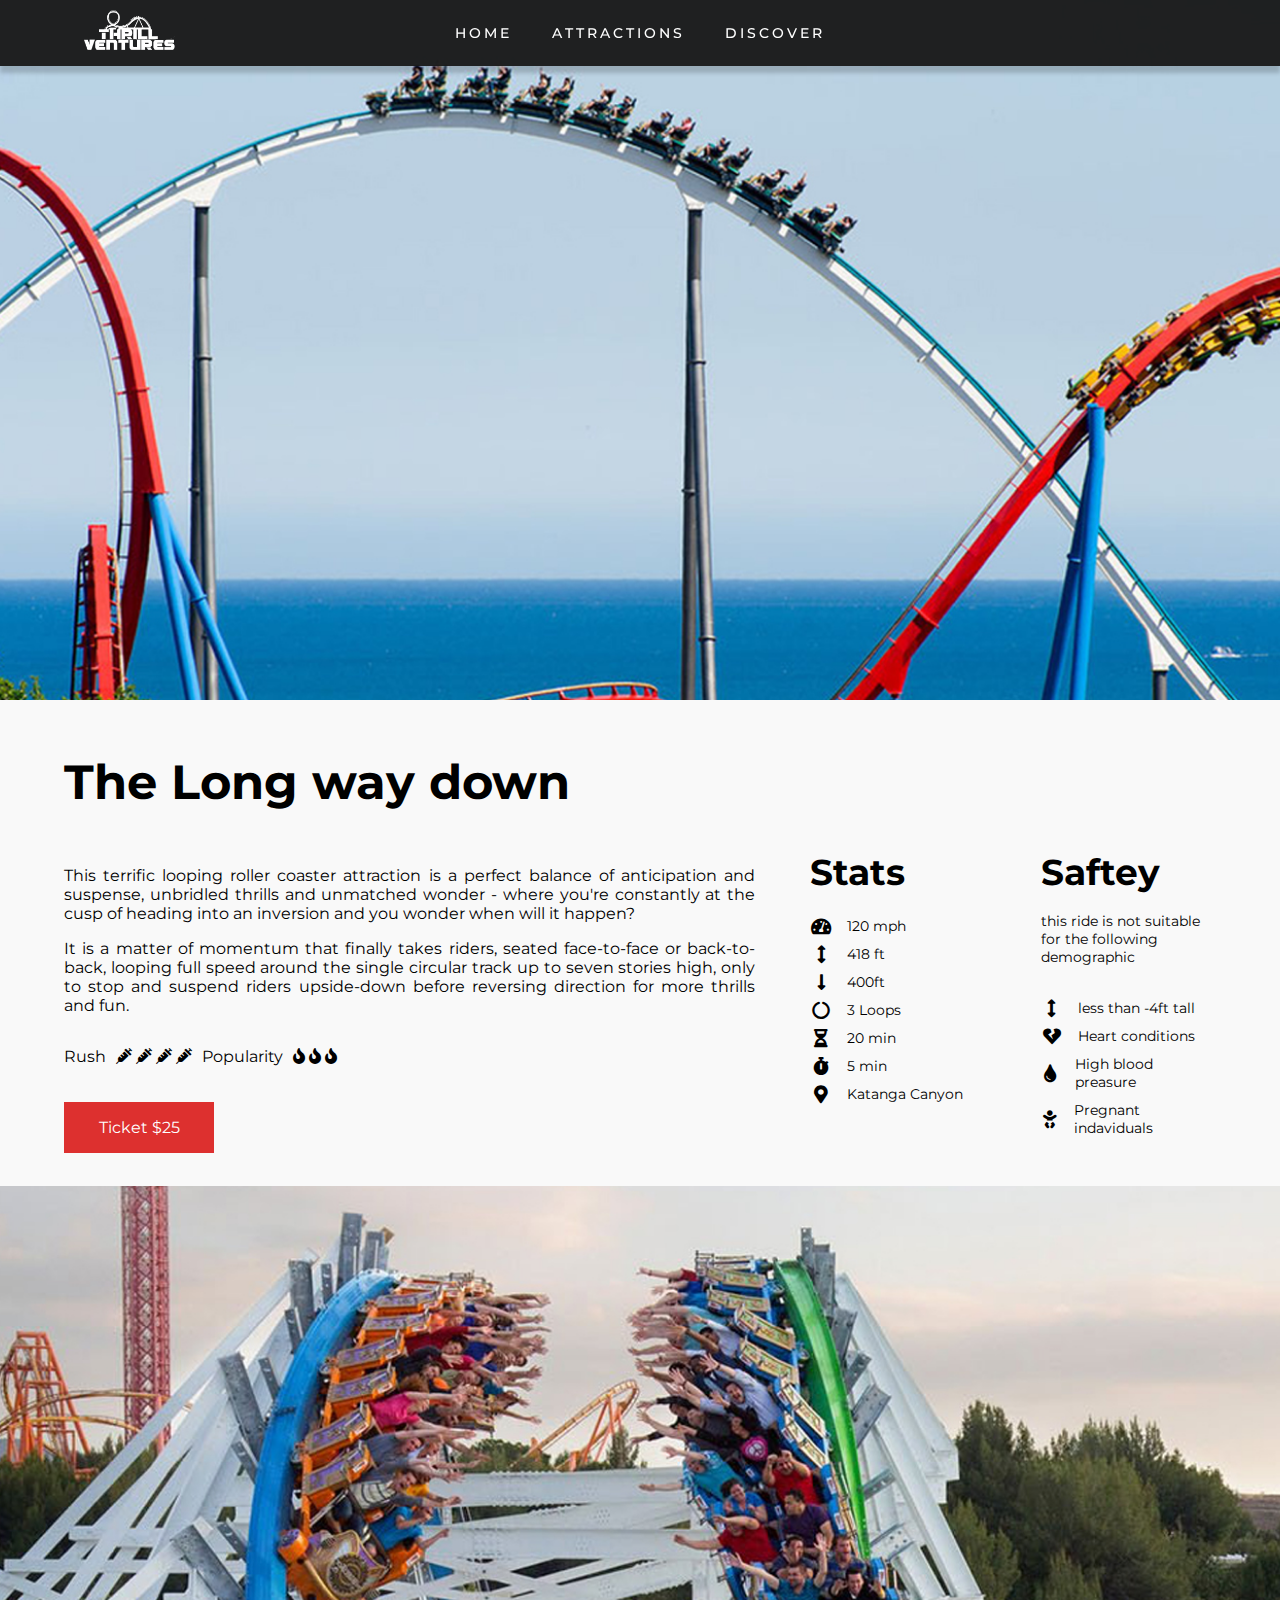
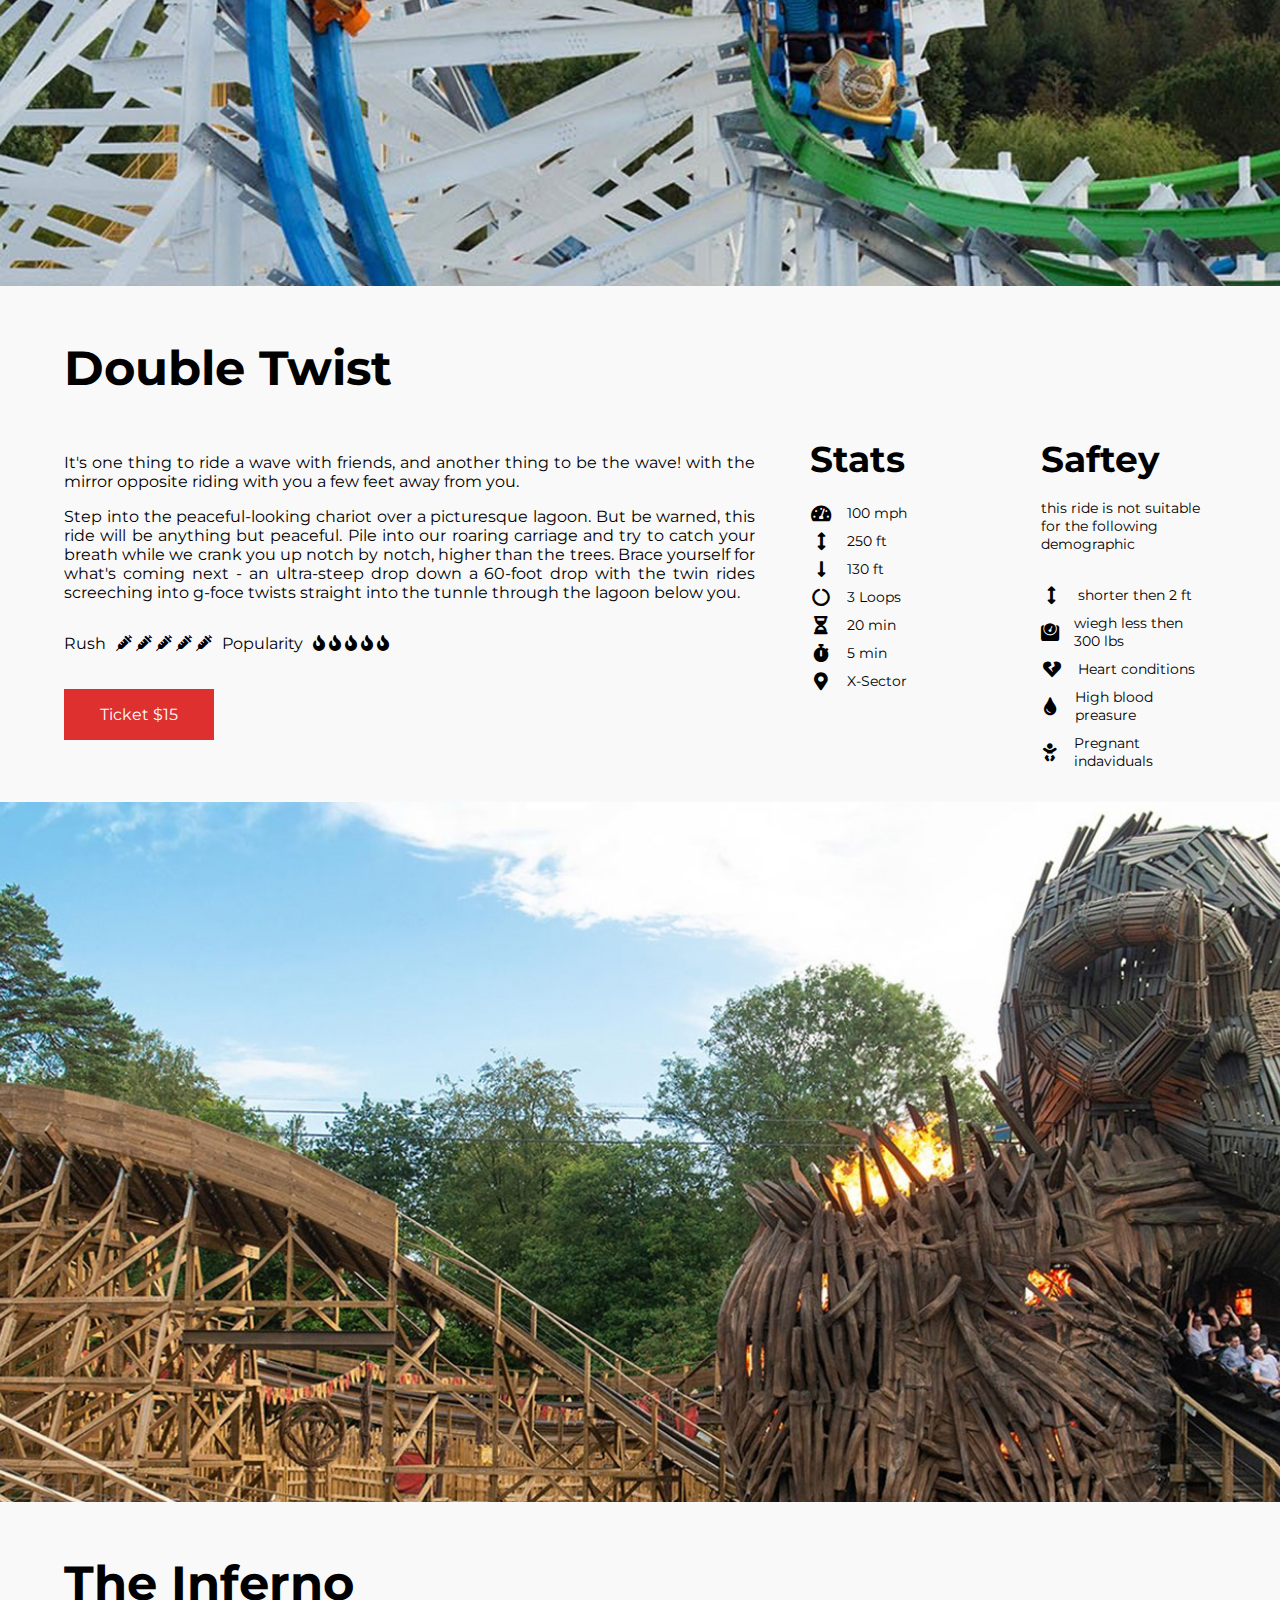
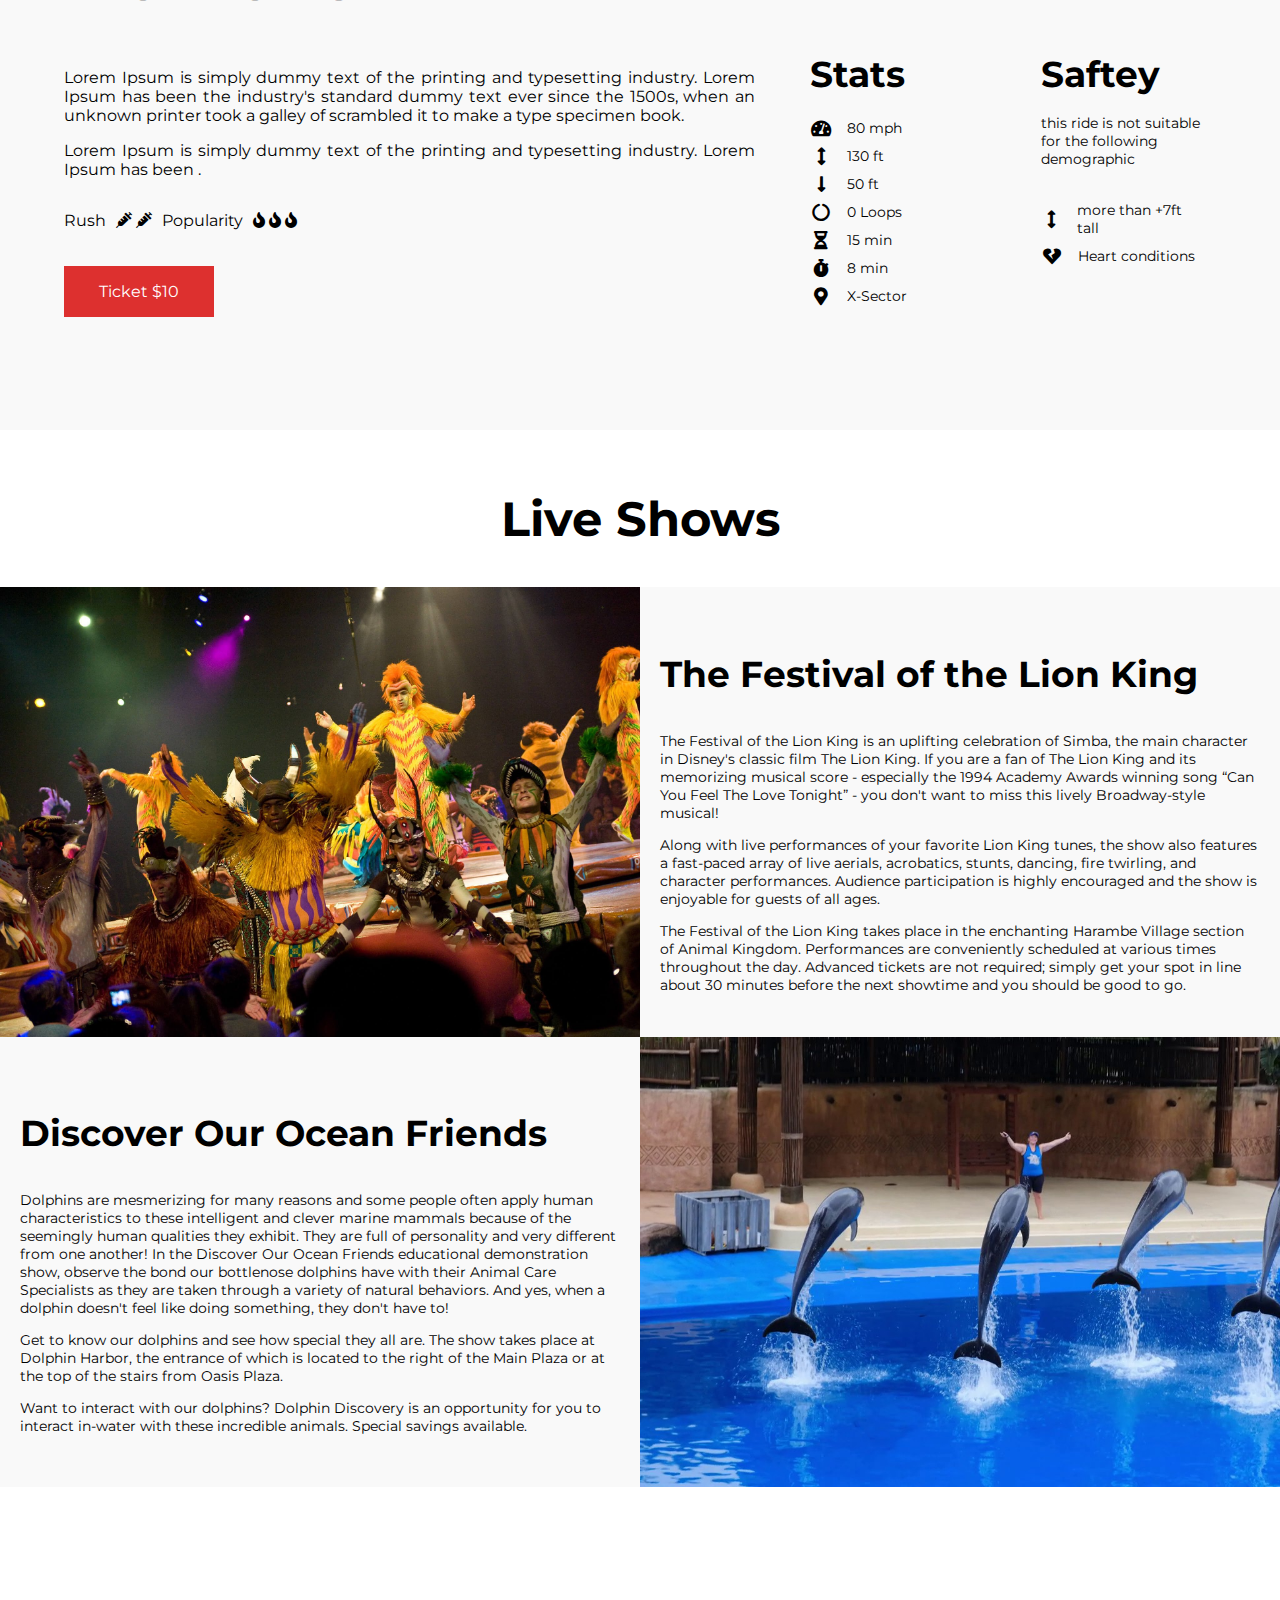
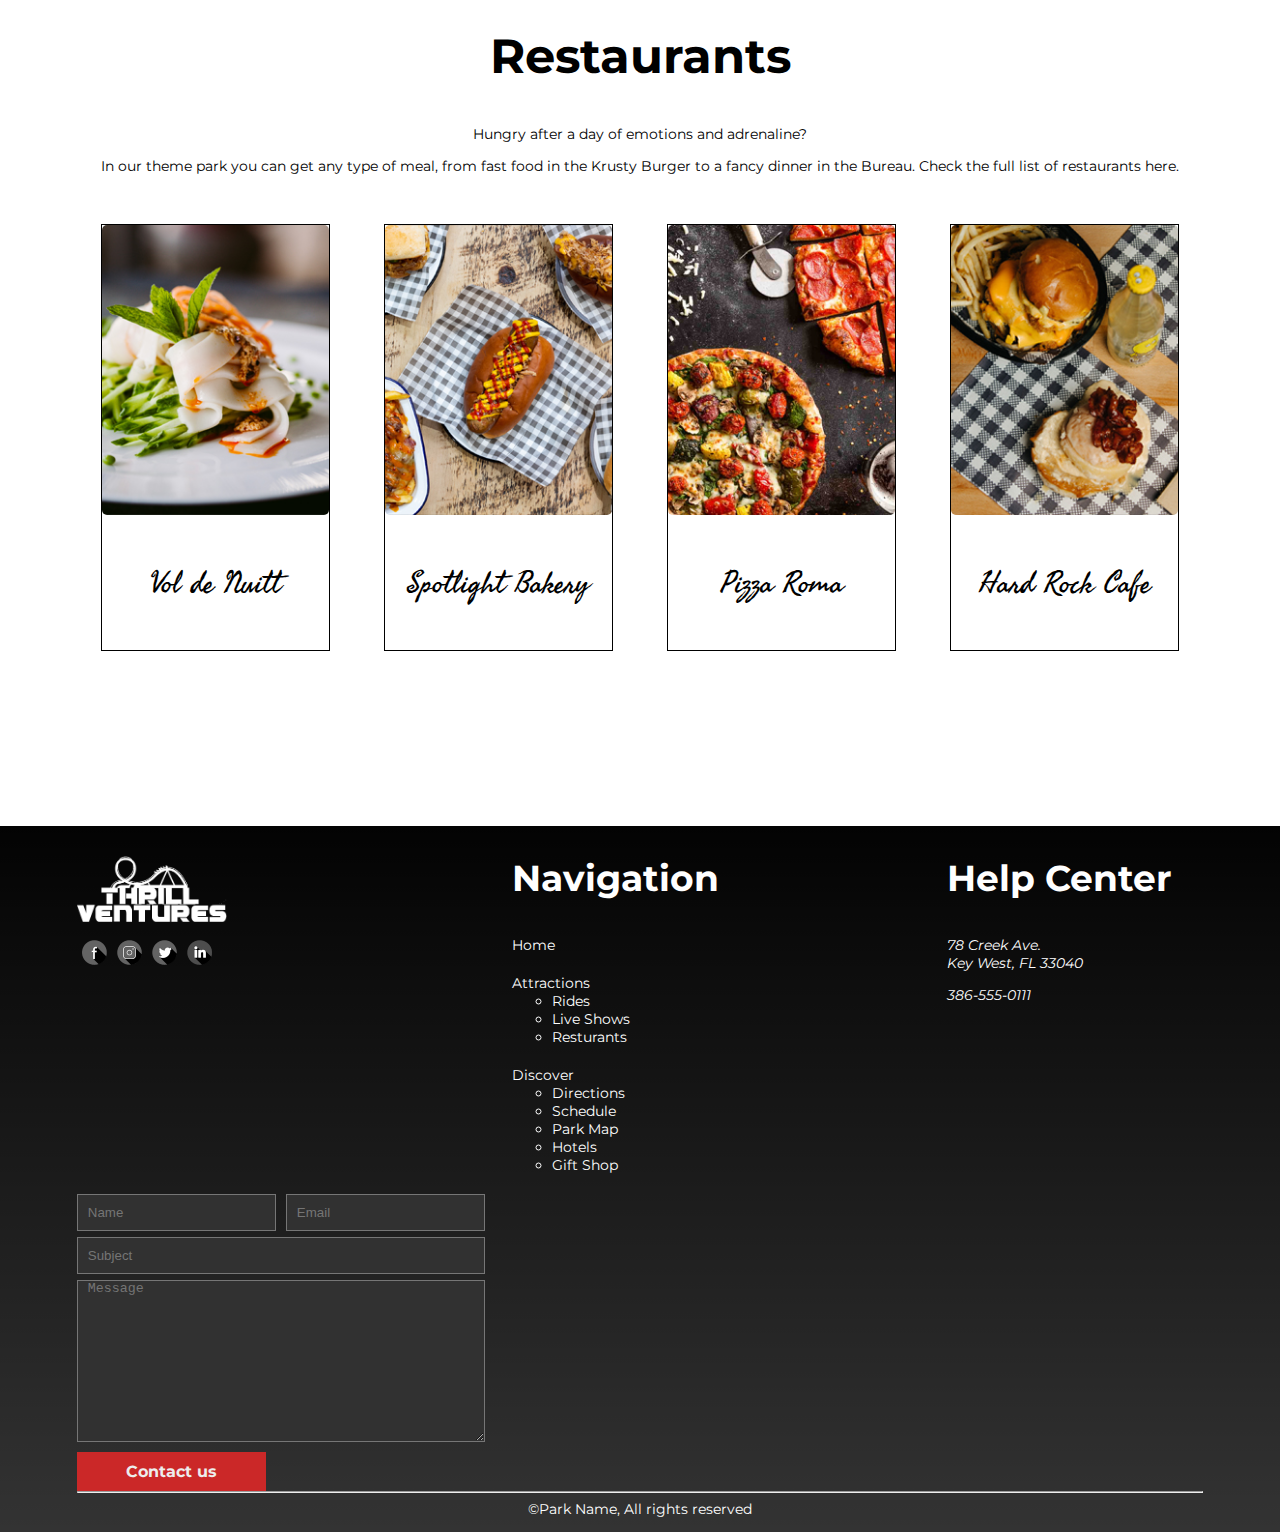
==== commit abe7670e: "CSS Style lock" ====
--- a/Attractions.html
+++ b/Attractions.html
@@ -434,7 +434,7 @@
         <section id="restaurants">
             <div class="center">
                 <h2>Restaurants</h2>
-                <p>Hungry after a day of emotions and adrenalyn?</p>
+                <p>Hungry after a day of emotions and adrenaline?</p>
                 <p>
                     In our theme park you can get any type of meal, from fast food in the Krusty Burger to a fancy dinner in the Bureau. Check the full list of restaurants here.
                 </p>
--- a/css/main.css
+++ b/css/main.css
@@ -574,15 +574,15 @@
 }
 
 #activityOne .img {
-  background-image: url('/images/Page1/Rides.jpg');
+  background-image: url('/images/Page1/Activities/Rides.jpg');
 }
 
 #activityTwo .img{
-  background-image: url('/images/Page1/Hotels.jpg');
+  background-image: url('/images/Page1/Activities/Hotels.jpg');
 }
 
 #activityThree .img {
-  background-image: url('/images/Page1/Restaurants.jpg');
+  background-image: url('/images/Page1/Activities/Restaurants.jpg');
 }
 
 
@@ -650,6 +650,9 @@
     font-size: 18px;
     text-align: center;
     width: 22px;
+}
+.activity_data i.fas.fa-dragon {
+  margin-right: -9px;
 }
 
 .activity_data li > p {
@@ -702,6 +705,7 @@
    position: relative;
    overflow: hidden;
    border-top-right-radius: 49px;
+   background-size: cover !important;
 }
 
 
@@ -709,7 +713,7 @@
   background: var(--backgroundColor);
   color: var(--text-color) !IMPORTANT;
   padding: 20px;
-  text-align: justify;
+  text-align: left;
   transition-property: transform;
   flex-grow: 1;
   z-index: 4;
@@ -745,16 +749,16 @@
     margin-bottom: 19px;
 }
 #newsOne .img {
-  background: url('/images/Page1/Live_show_1.jpg');
+  background: url('/images/Page1/WhatsNew/Live_show_1.jpg');
 }
 #newsTwo .img {
-  background: url('/images/Page1/Live_Show_2.jpg');
+  background: url('/images/Page1/WhatsNew/Live_Show_2.jpg');
 }
 #newsThree .img {
-  background: url('/images/Page1/New_hotel.jpg');
+  background: url('/images/Page1/WhatsNew/New_hotel.jpg');
 }
 #newsFour .img {
-  background: url('/images/Page1/New_restaurant.jpg');
+  background: url('/images/Page1/WhatsNew/New_restaurant.jpg');
 }
 /* Attractions page */
 
@@ -849,15 +853,15 @@
 }
 
 #ride_one .banner {
-  background-image: url('/images/Page2/02_Banner.jpg');
+  background-image: url('/images/Page2/Rides/02_Banner.jpg');
 }
 
 #ride_two .banner {
-  background-image: url('/images/Page2/03_Banner.jpg');
+  background-image: url('/images/Page2/Rides/03_Banner.jpg');
 }
 
 #ride_three .banner {
-  background-image: url('/images/Page2/05_Banner.jpg')
+  background-image: url('/images/Page2/Rides/05_Banner.jpg')
 }
 
 
@@ -878,11 +882,11 @@
 }
 
 #live_show_one .img {
-  background-image:url('/images/Page2/Live_show_1.jpg');
+  background-image:url('/images/Page2/Liveshow/Live_show_1.jpg');
 }
 
 #live_show_two .img {
-  background-image:url('/images/Page2/Live_Show_2.jpg')
+  background-image:url('/images/Page2/Liveshow/Live_Show_2.jpg')
 }
 
 .Live_Show_text {
@@ -945,19 +949,19 @@
 }
 
 #restaurantOne {
-  background-image: url('/images/Page2/food_1.jpg');
+  background-image: url('/images/Page2/Restaurants/food_1.jpg');
 }
 
 #restaurantTwo {
-  background-image: url('/images/Page2/food_2.jpg');
+  background-image: url('/images/Page2/Restaurants/food_2.jpg');
 }
 
 #restaurantThree {
-  background-image: url('/images/Page2/food_3.jpg');
+  background-image: url('/images/Page2/Restaurants/food_3.jpg');
 }
 
 #restaurantFour {
-  background-image: url('/images/Page2/food_4.jpg');
+  background-image: url('/images/Page2/Restaurants/food_4.jpg');
 }
 
 /*Discover Page. Park Map & Table for Schedule of the Park*/
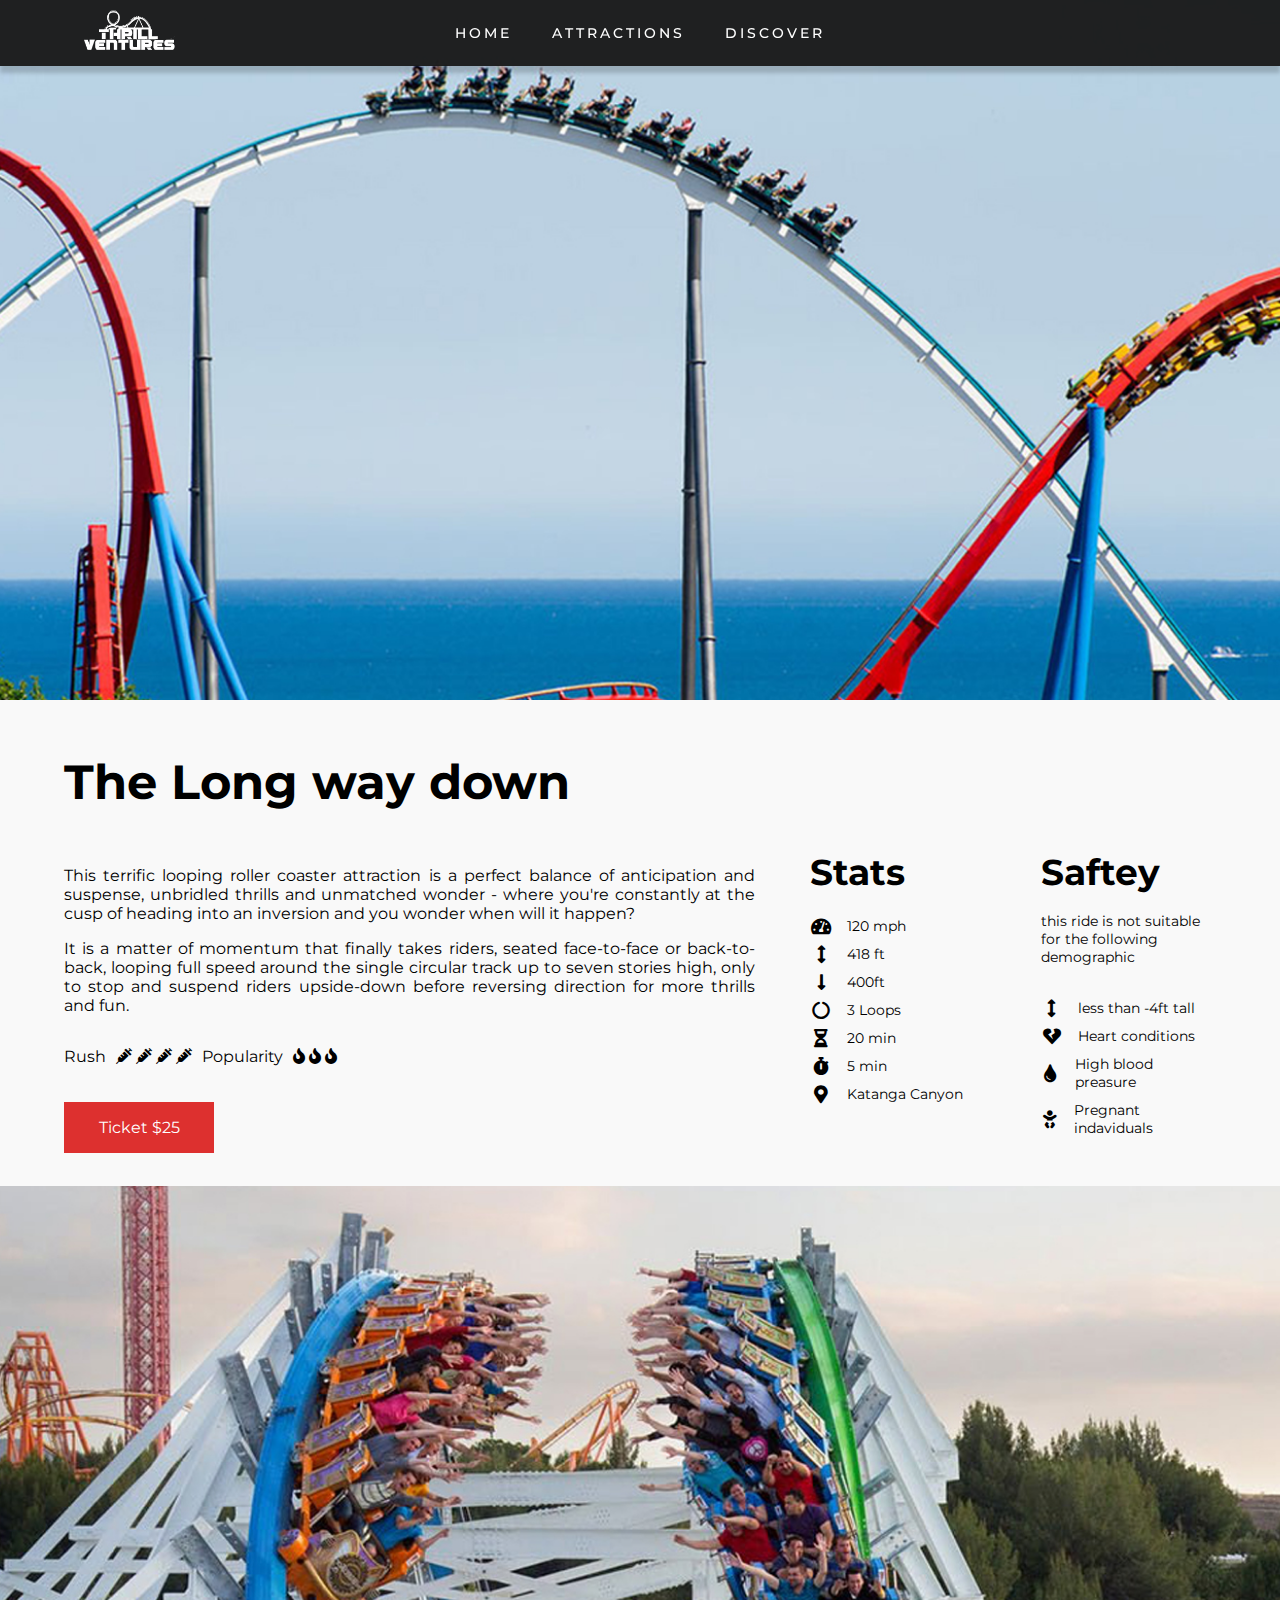
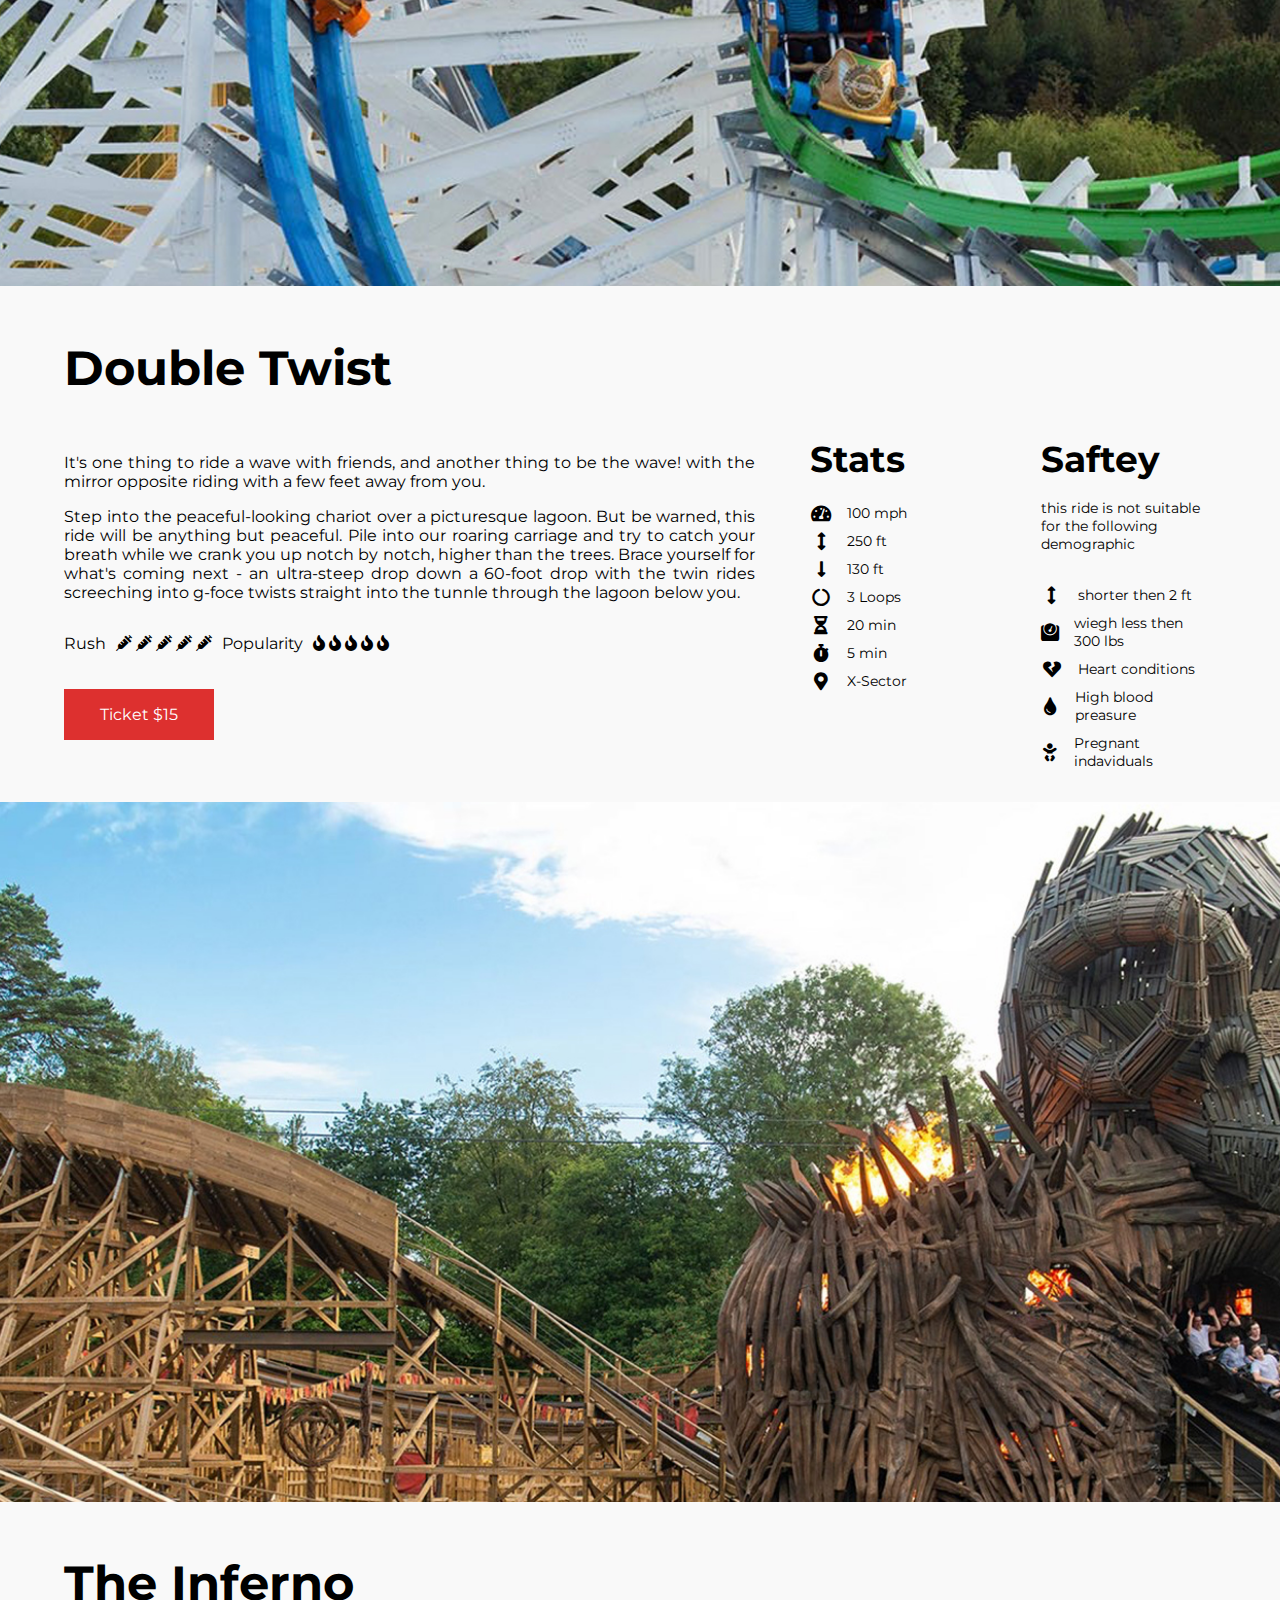
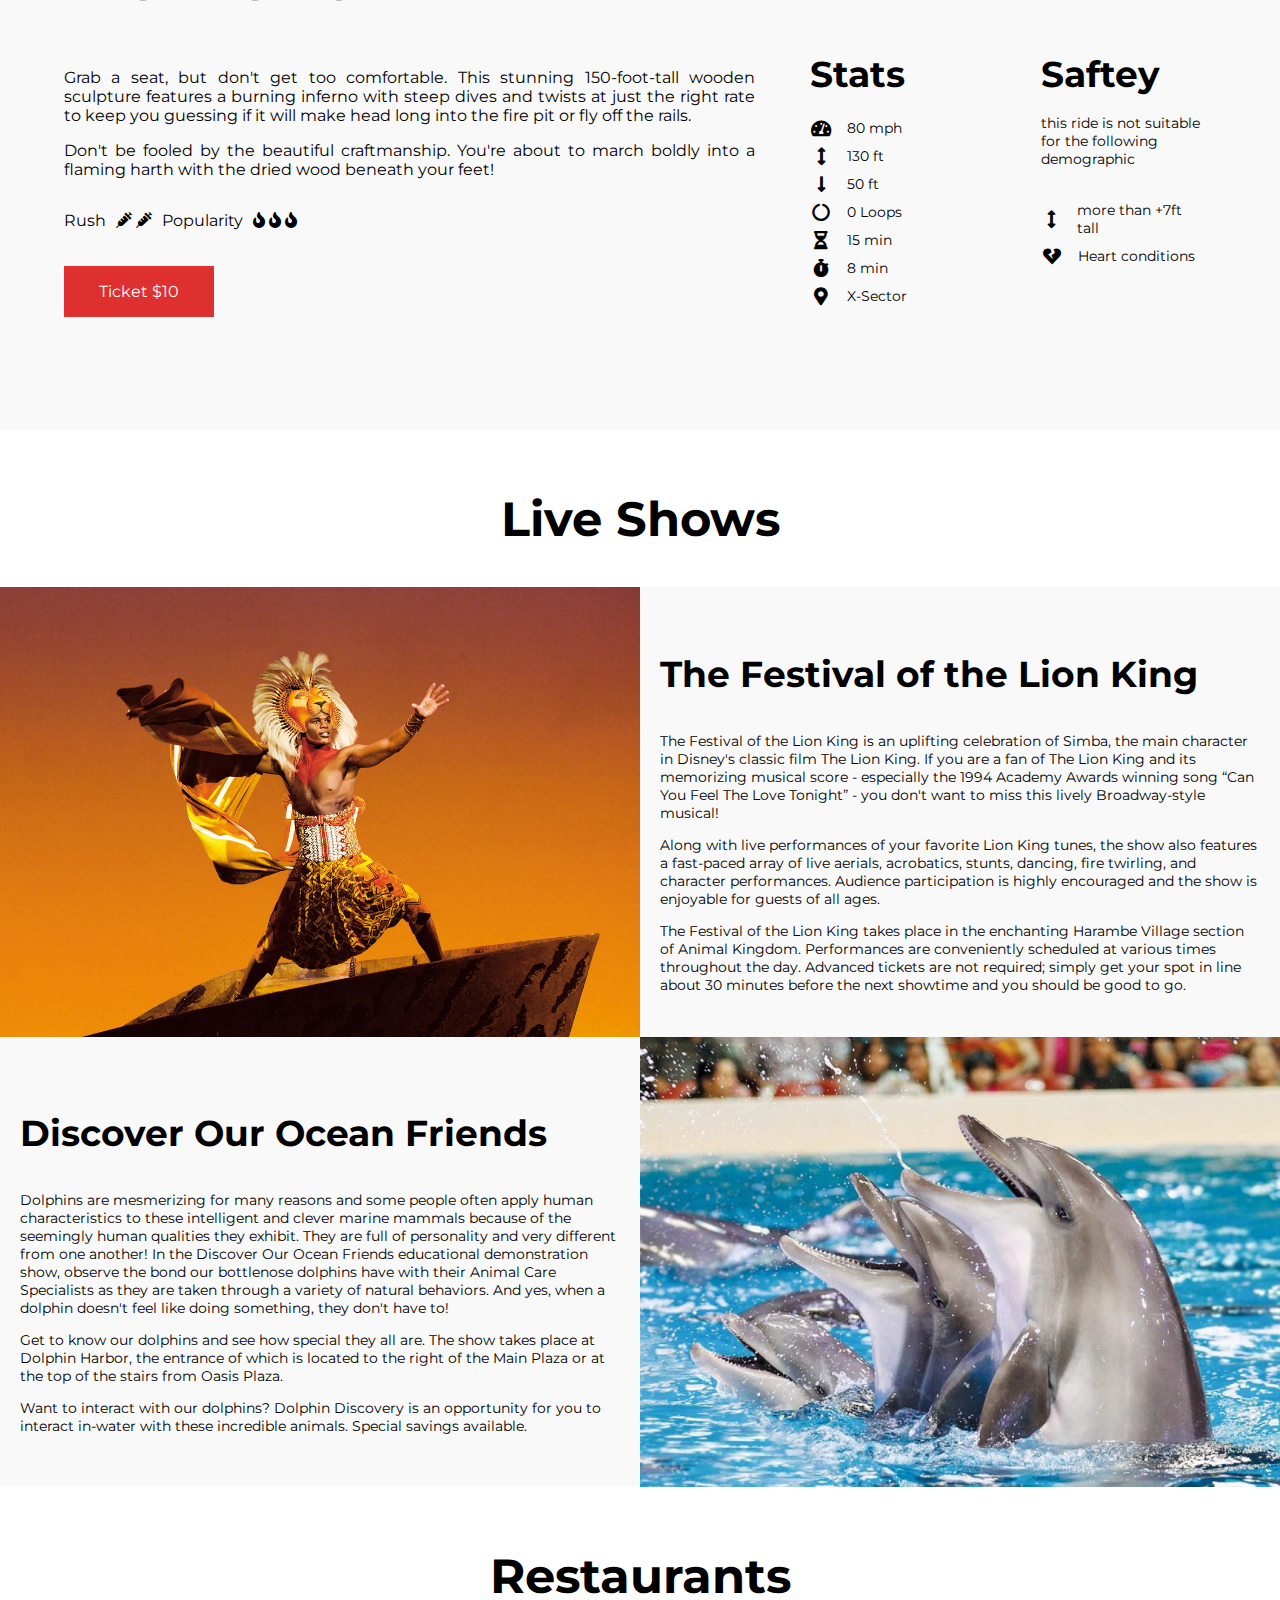
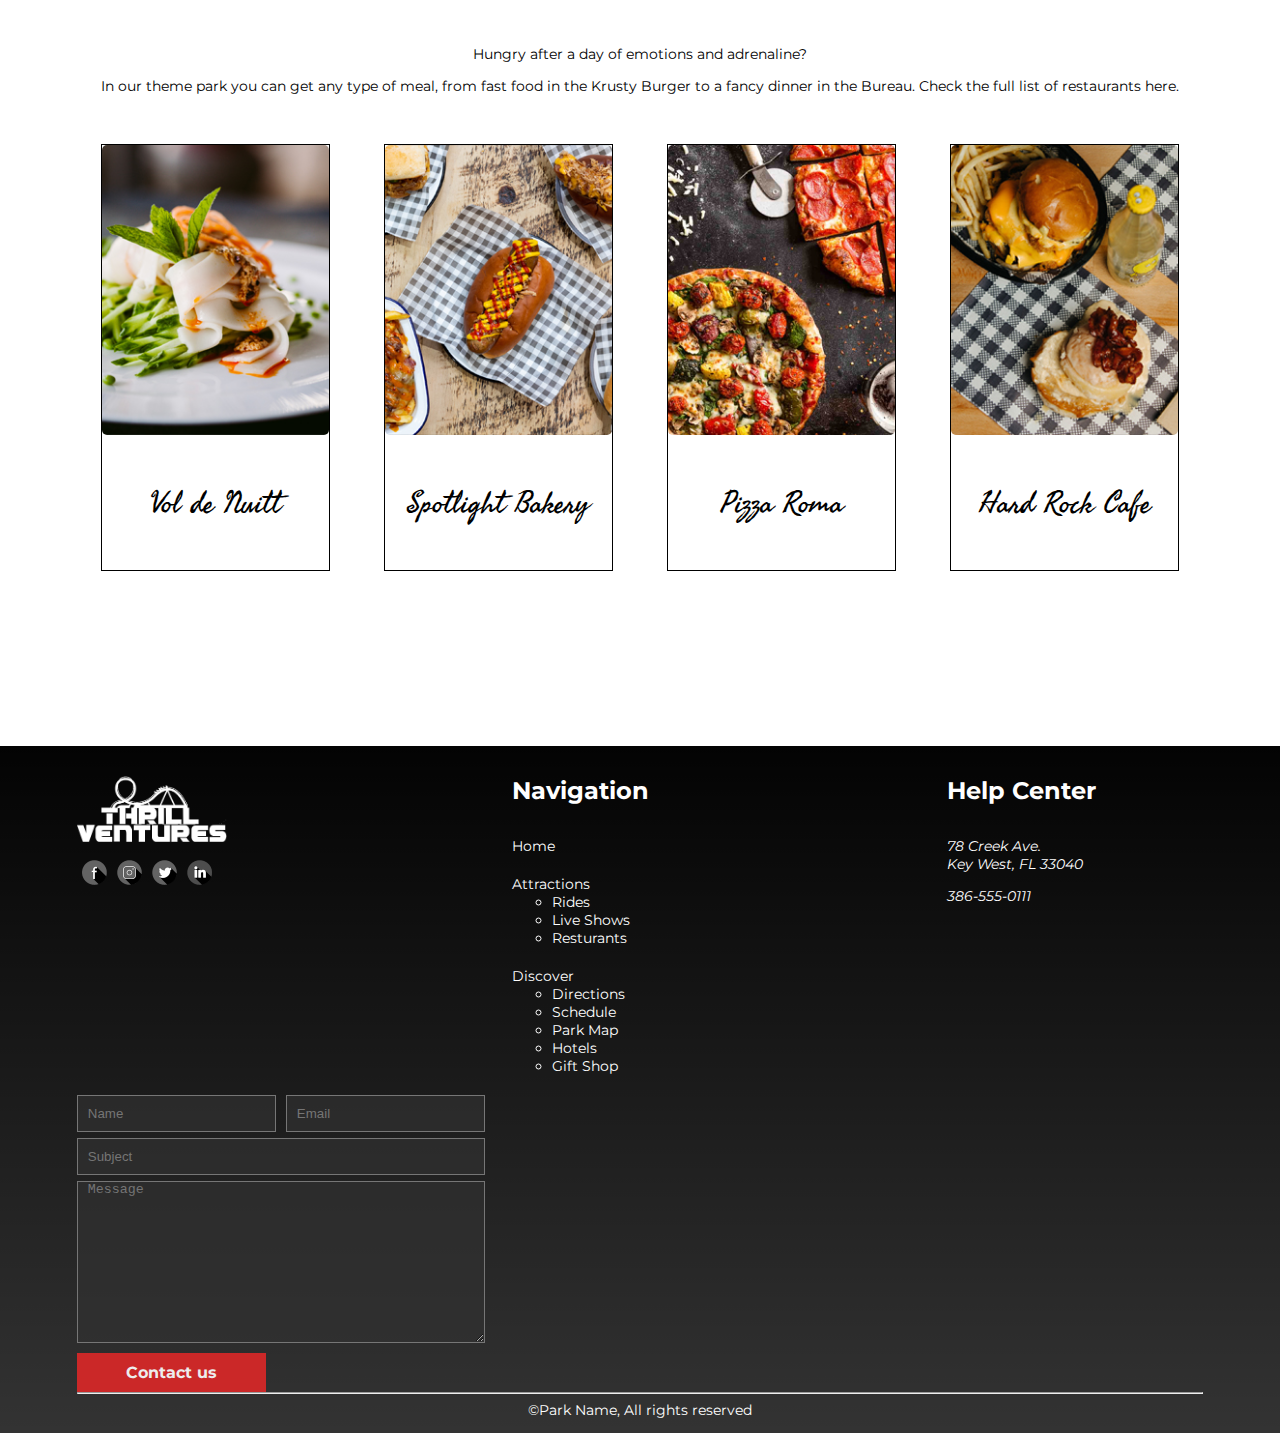
==== commit 28b9054b: "Text Udpates" ====
--- a/Attractions.html
+++ b/Attractions.html
@@ -184,7 +184,7 @@
                         <h2>Double Twist</h2>
                         <div class="ride_description">
                             <p>It's one thing to ride a wave with friends, and another thing to be the wave!
-                                with the mirror opposite riding with you a few feet away from you.
+                                with the mirror opposite riding with a few feet away from you.
                             </p>
                             <p>
                                 Step into the peaceful-looking chariot over a picturesque lagoon. But be warned,
@@ -293,14 +293,9 @@
                     <div class="ride_information padded">
                         <h2>The Inferno</h2>
                         <div class="ride_description">
-                            <p>Lorem Ipsum is simply dummy text of the printing and typesetting industry.
-                                Lorem Ipsum has been the industry's standard dummy text ever since the 1500s,
-                                when an unknown printer took a galley of scrambled it to make a type specimen
-                                book.</p>
-
-                            <p>Lorem Ipsum is simply dummy text of the printing and typesetting industry.
-                                Lorem Ipsum has been .
-                            </p>
+                            <p>Grab a seat, but don't get too comfortable. This stunning 150-foot-tall wooden sculpture features a burning inferno with steep dives and twists at just the right rate to keep you guessing if it will make head long into the fire pit or fly off the rails. </p>
+
+                            <p>Don't be fooled by the beautiful craftmanship. You're about to march boldly into a flaming harth with the dried wood beneath your feet!</p>
                             <ul class="ridePopularity">
                                 <li aria-label="rush level">
                                     <p>Rush</p>
@@ -500,7 +495,7 @@
                 </div>
             </div>
             <div id="navigation">
-                <h3>Navigation</h3>
+                <h4>Navigation</h4>
                 <nav>
                     <ul>
                         <li>
@@ -549,7 +544,7 @@
                 </nav>
             </div>
             <div id="helpCenter">
-                <h3>Help Center</h3>
+                <h4>Help Center</h4>
                 <address>
                     <p>
                         78 Creek Ave.
--- a/css/main.css
+++ b/css/main.css
@@ -867,6 +867,10 @@
 
 /* Live Show */
 
+#liveShows {
+    padding-bottom: 0;
+}
+
 #live_shows_info .liveshowItem {
   display: flex;
   align-items: center;
@@ -1225,9 +1229,9 @@
 }
 
 footer form input:not([type="submit"]), footer form textarea {
-  width: -webkit-fill-available;  
+  width: -webkit-fill-available;
   border-radius: 0;
-  background:#313131;
+  background: #313131b0;
 }
 
 footer form input[type="submit"]
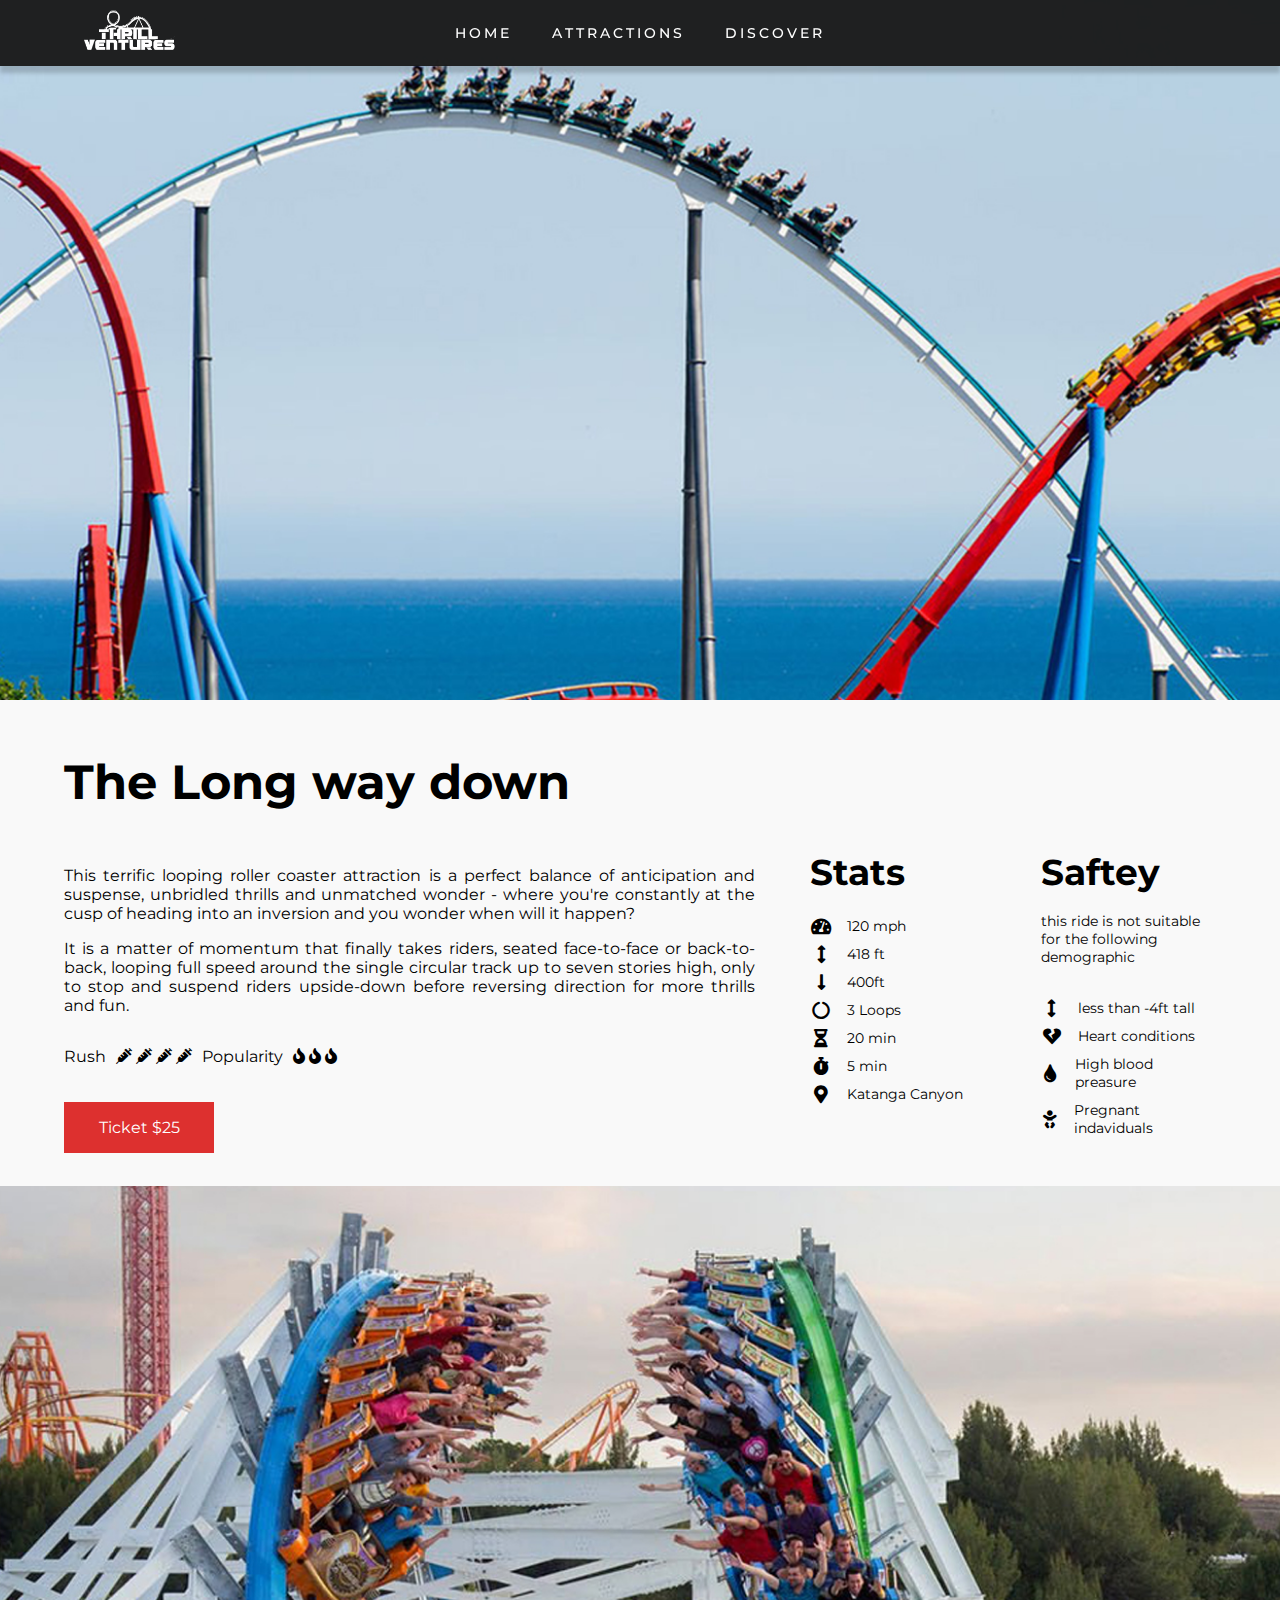
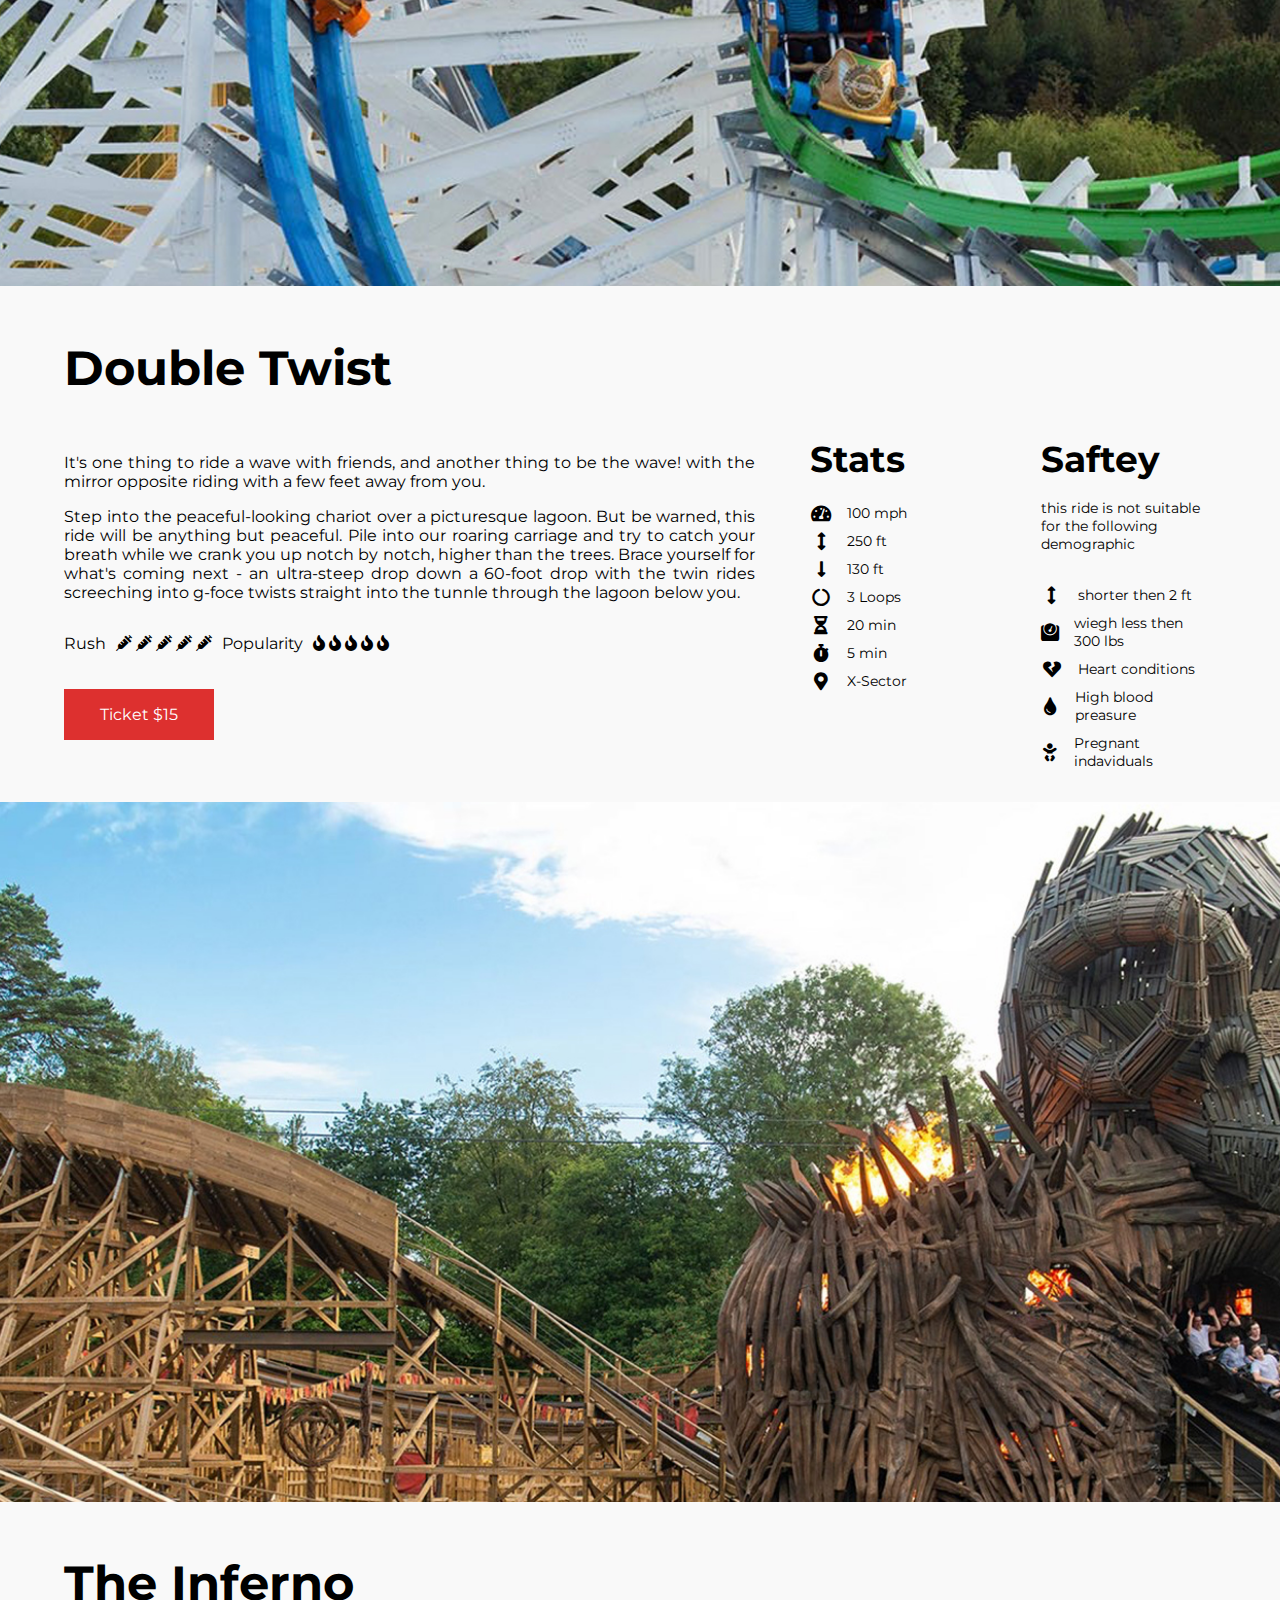
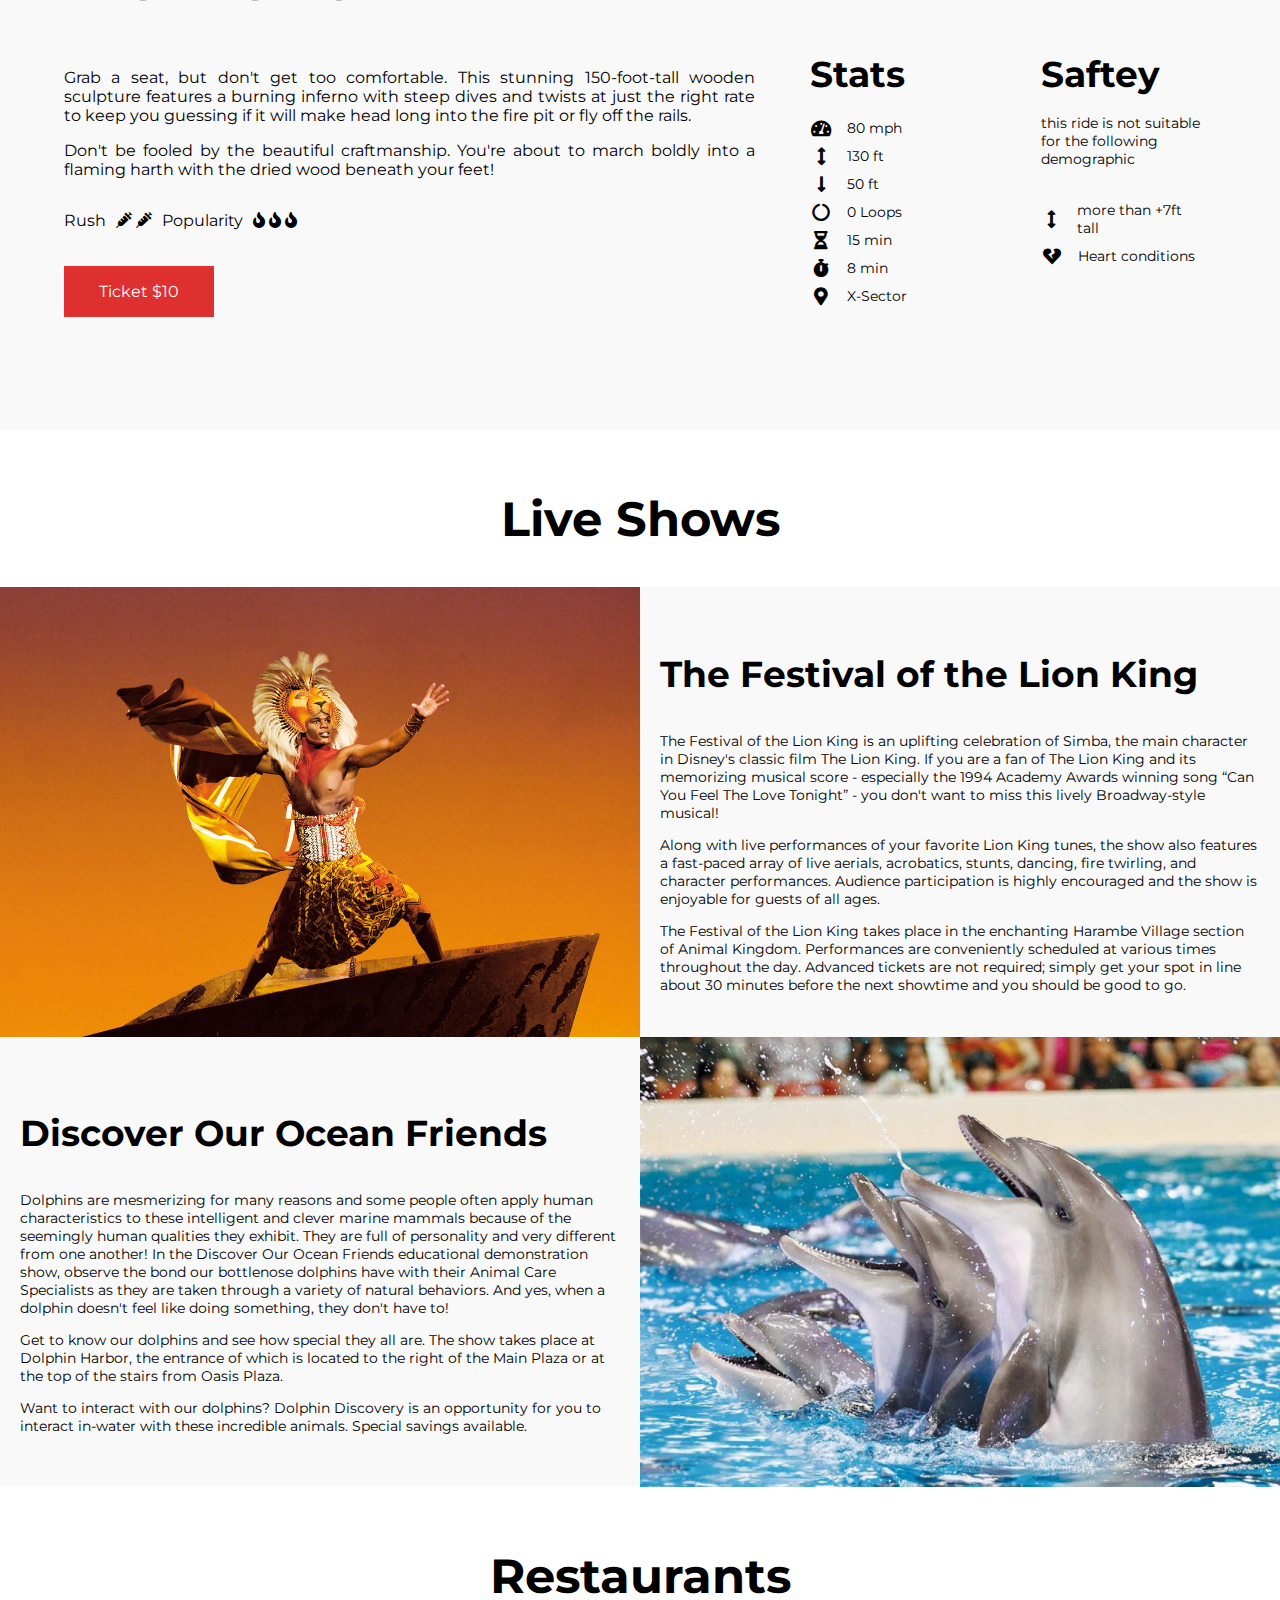
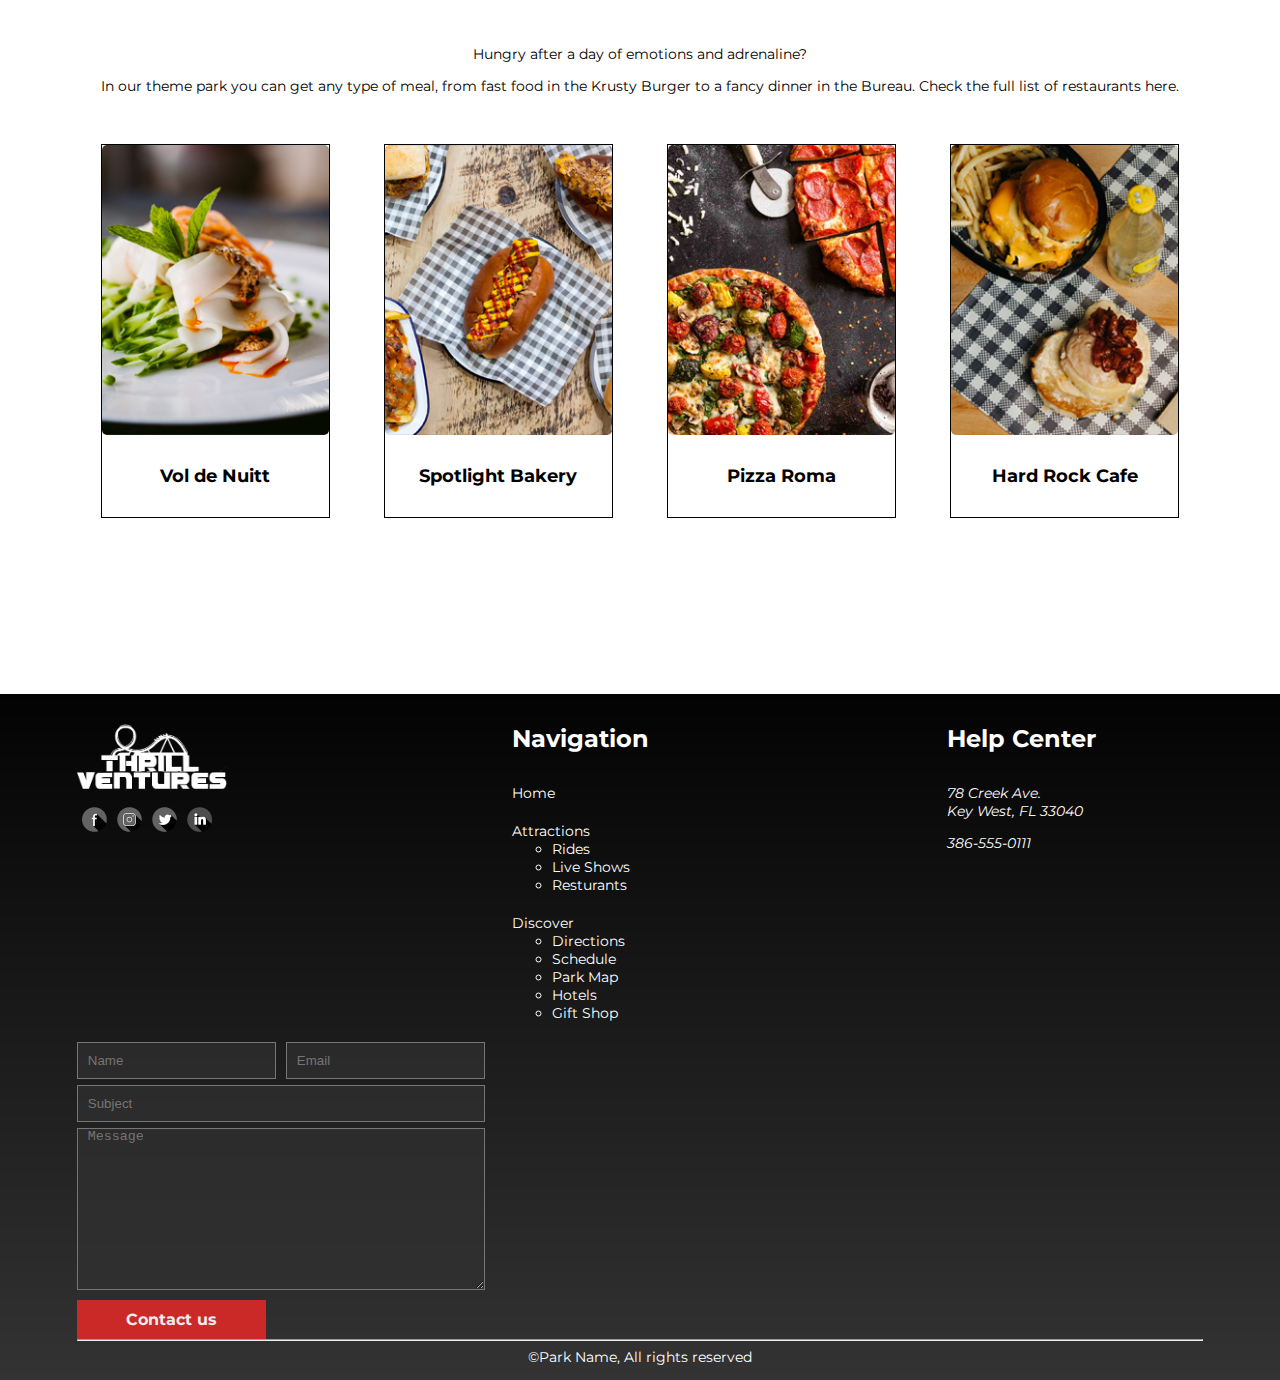
==== commit 7b66dcb5: "Resturant font updated with some other stuff" ====
--- a/Attractions.html
+++ b/Attractions.html
@@ -439,25 +439,25 @@
                     <div
                         id="restaurantOne"
                         class="restaurantImage"></div>
-                    <h4>Vol de Nuitt</h4>
+                    <h5>Vol de Nuitt</h5>
                 </div>
                 <div class="restaurant">
                     <div
                         id="restaurantTwo"
                         class="restaurantImage"></div>
-                    <h4>Spotlight Bakery</h4>
+                    <h5>Spotlight Bakery</h5>
                 </div>
                 <div class="restaurant">
                     <div
                         id="restaurantThree"
                         class="restaurantImage"></div>
-                    <h4>Pizza Roma</h4>
+                    <h5>Pizza Roma</h5>
                 </div>
                 <div class="restaurant">
                     <div
                         id="restaurantFour"
                         class="restaurantImage"></div>
-                    <h4>Hard Rock Cafe</h4>
+                    <h5>Hard Rock Cafe</h5>
                 </div>
             </div>
 
--- a/css/main.css
+++ b/css/main.css
@@ -928,7 +928,6 @@
 }
 
 .restaurant h4 {
-  font-family: 'Freehand', cursive;
   font-weight: 200;
   font-size: 30px;
 }
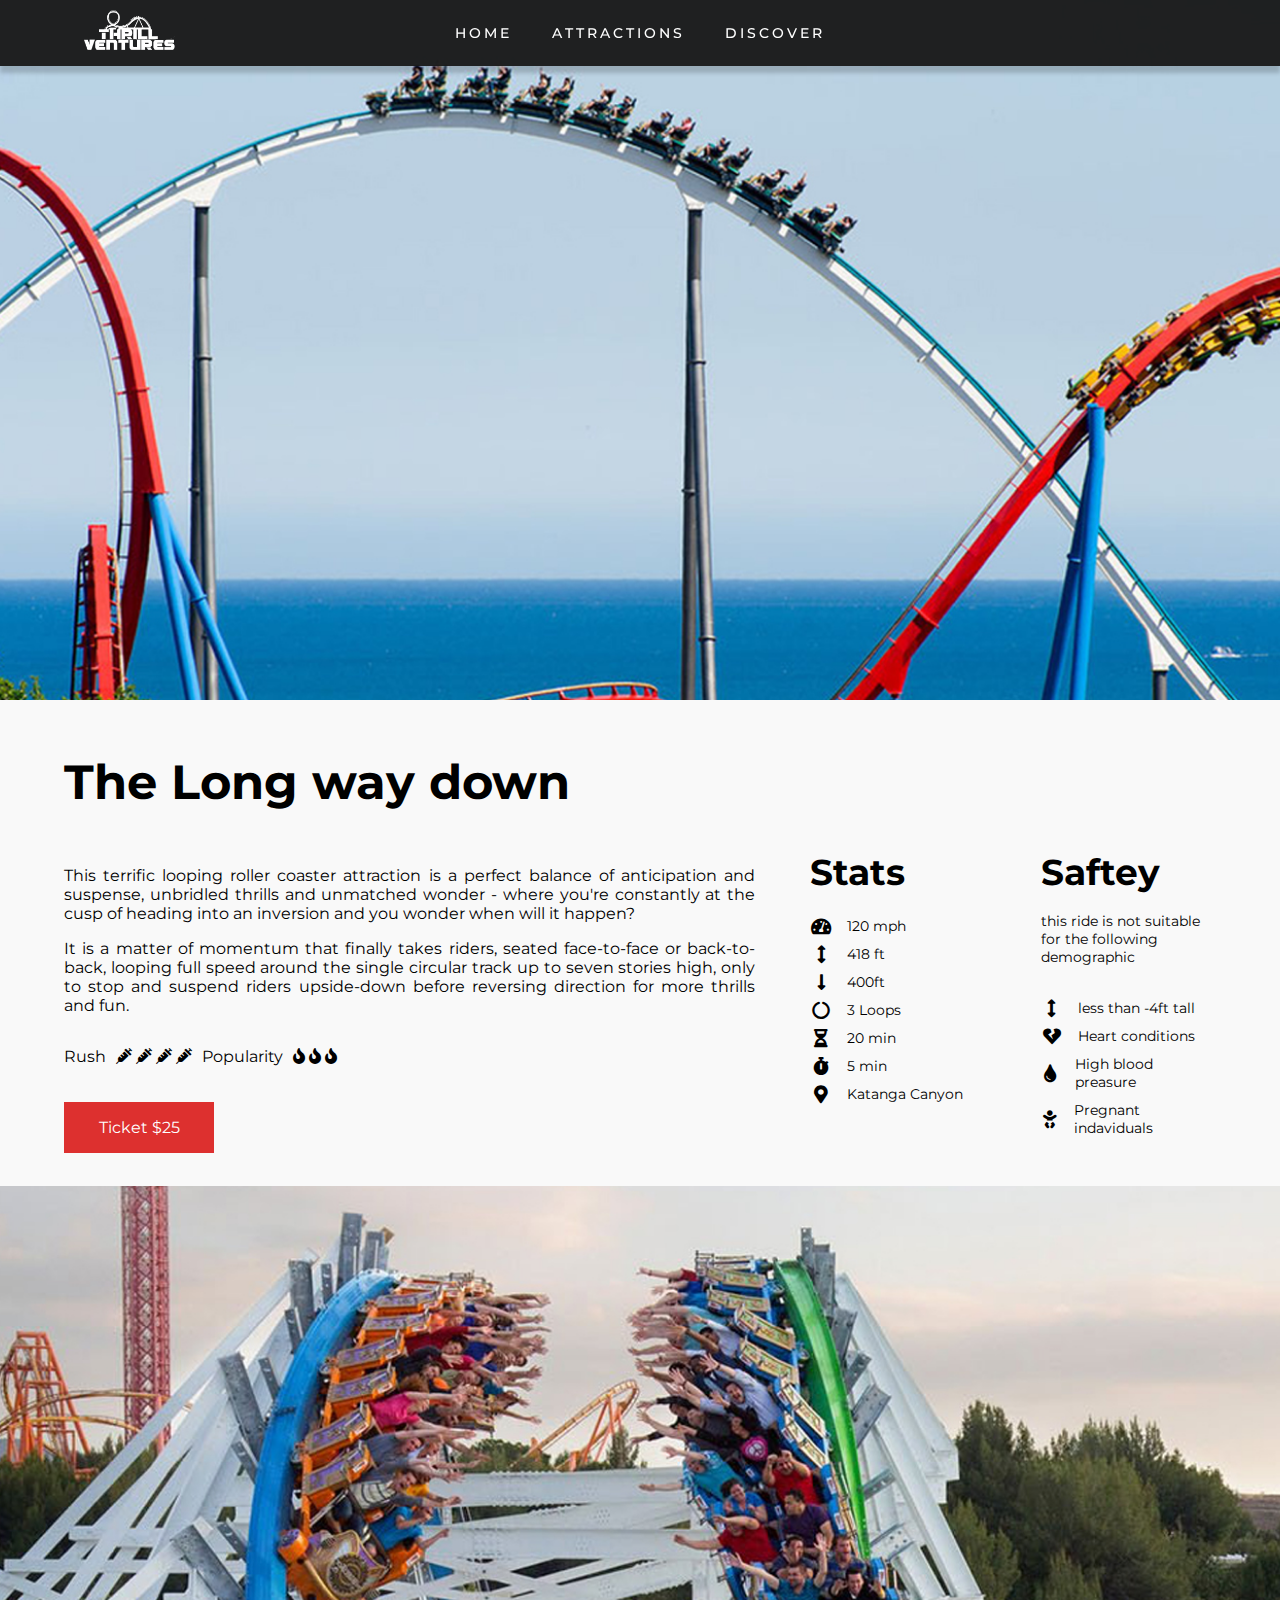
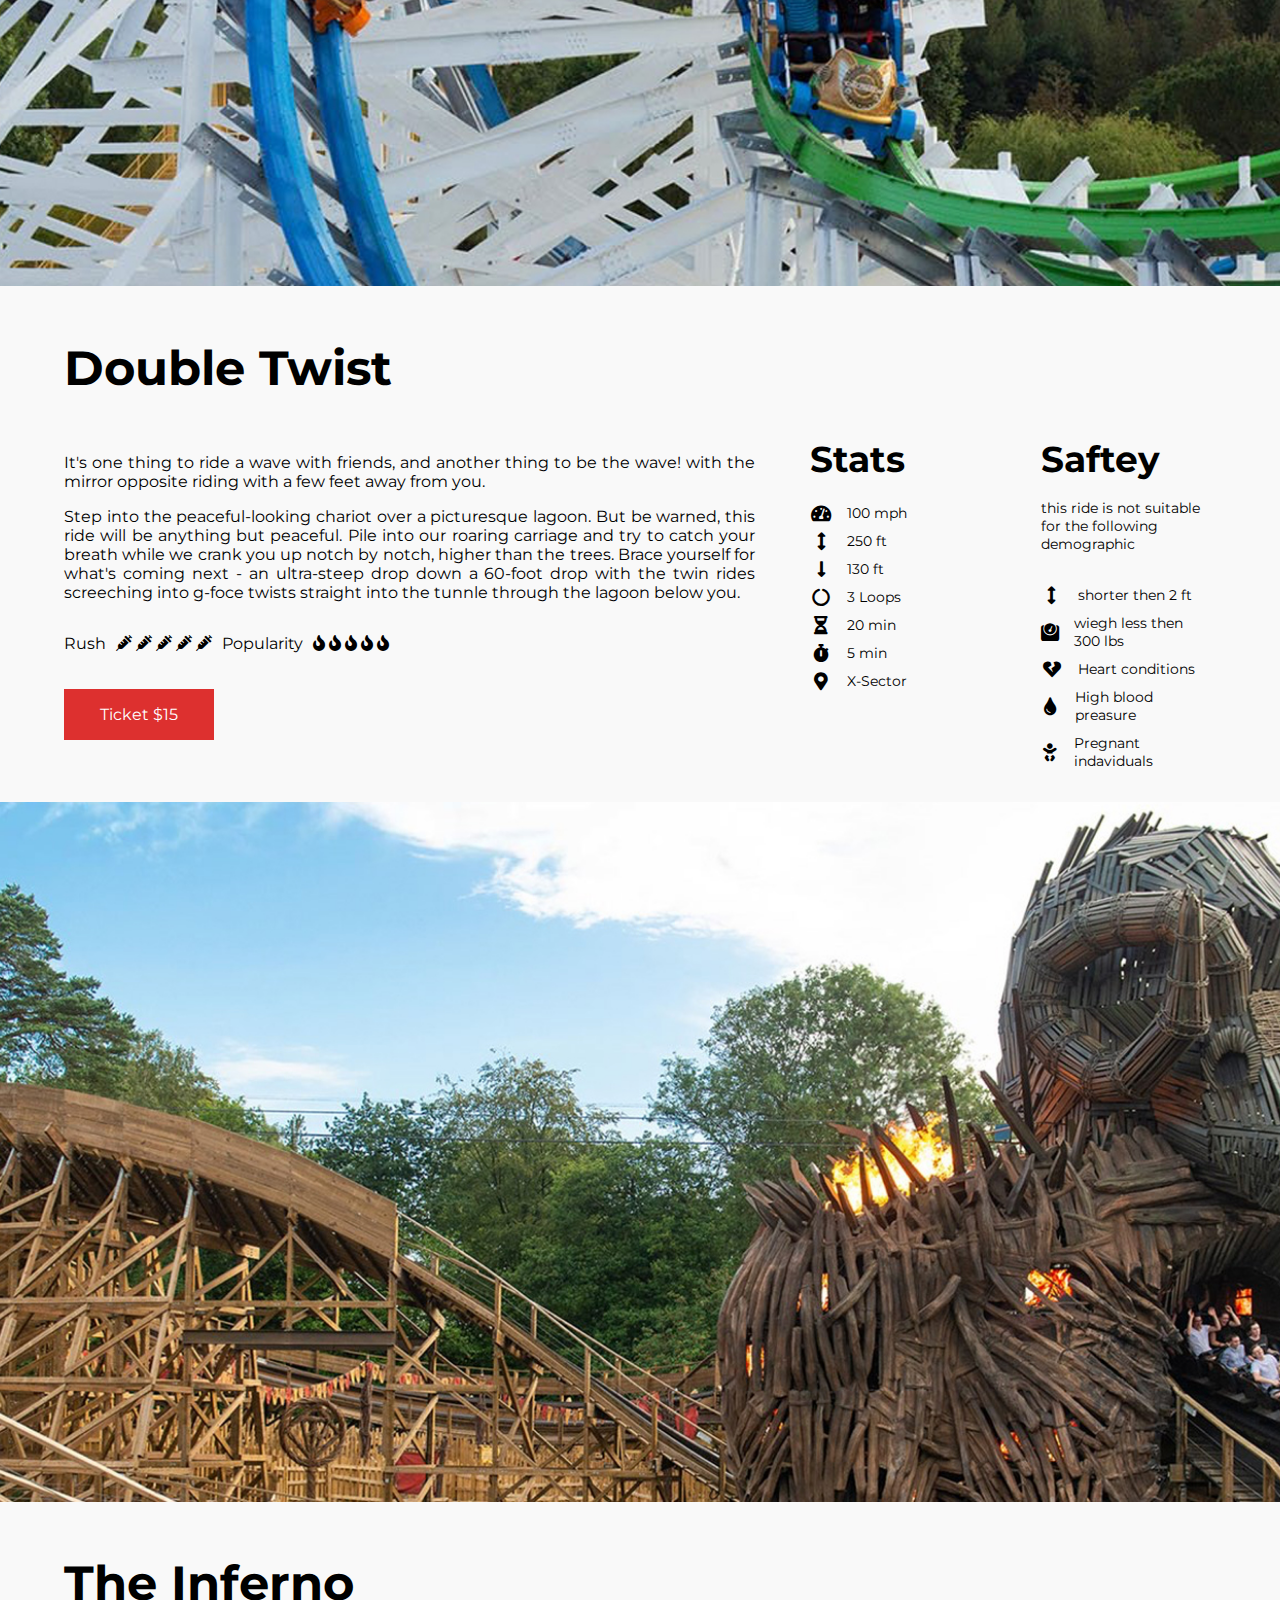
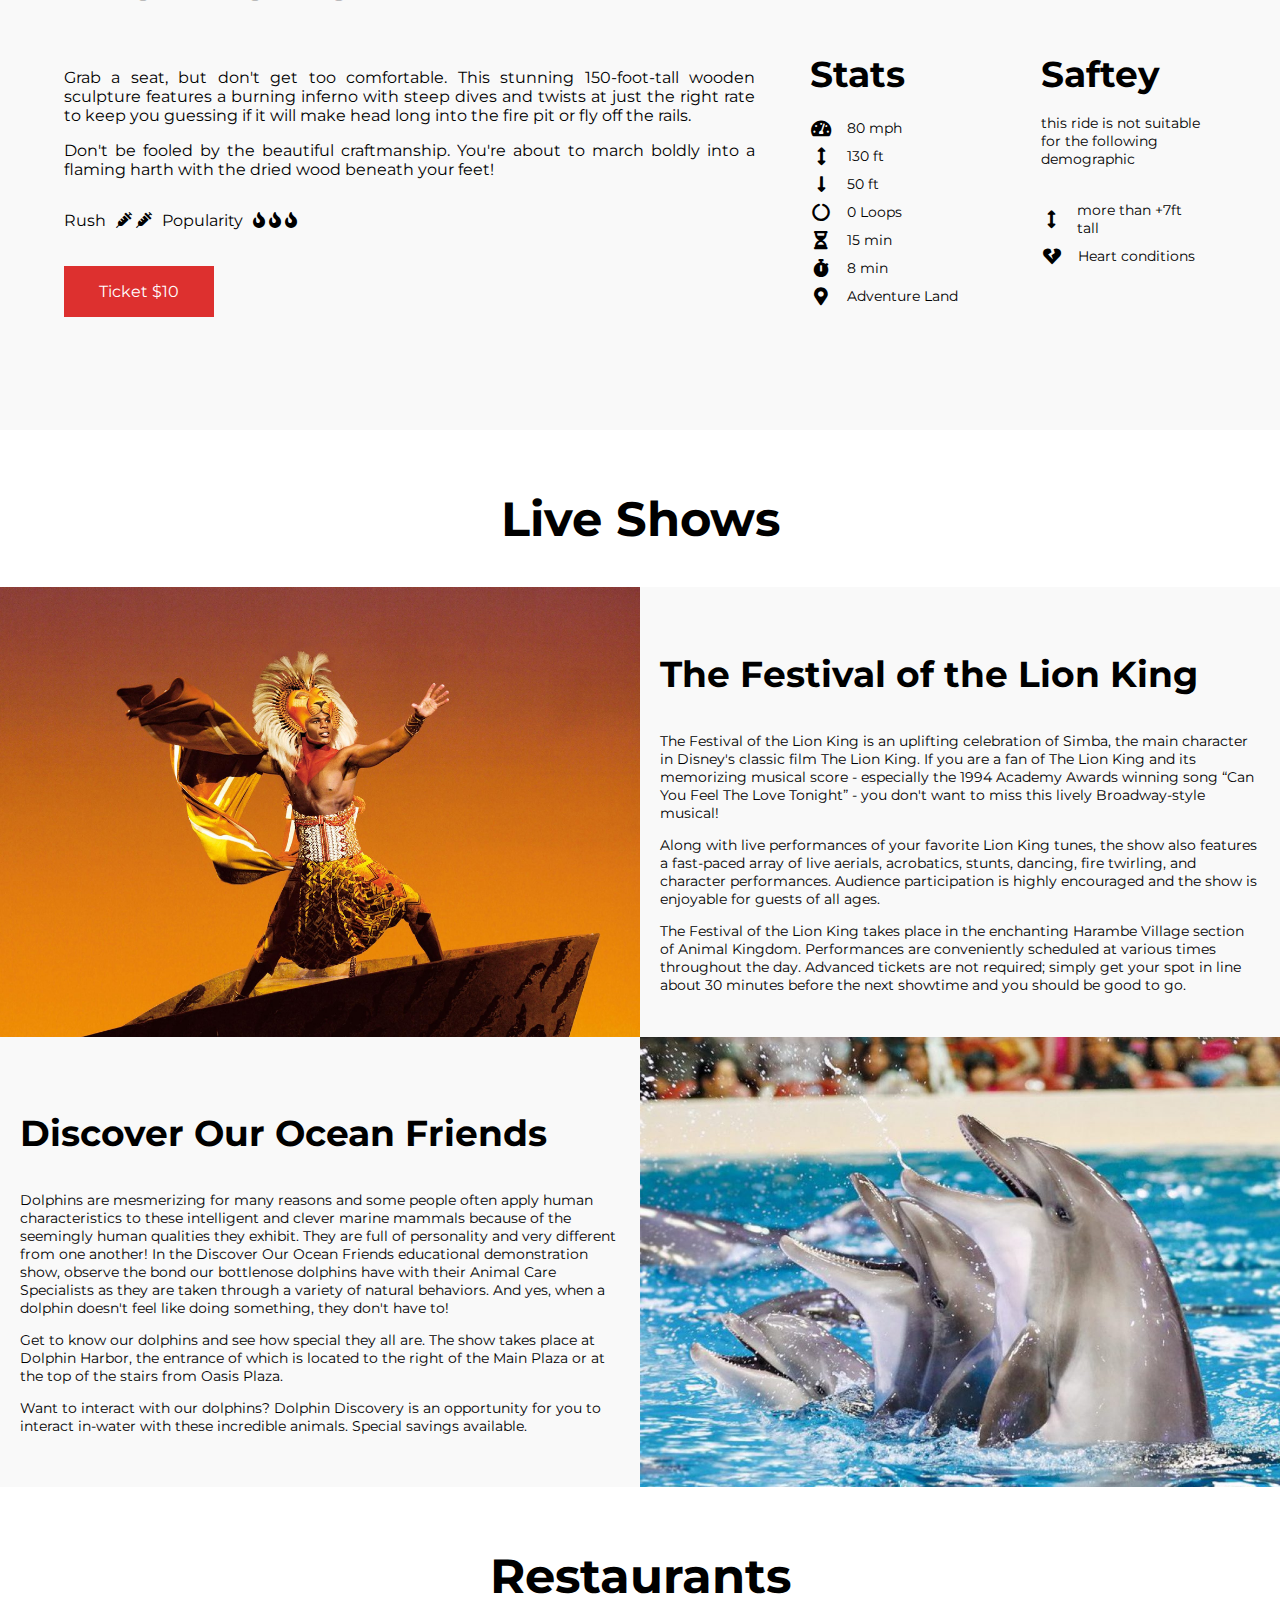
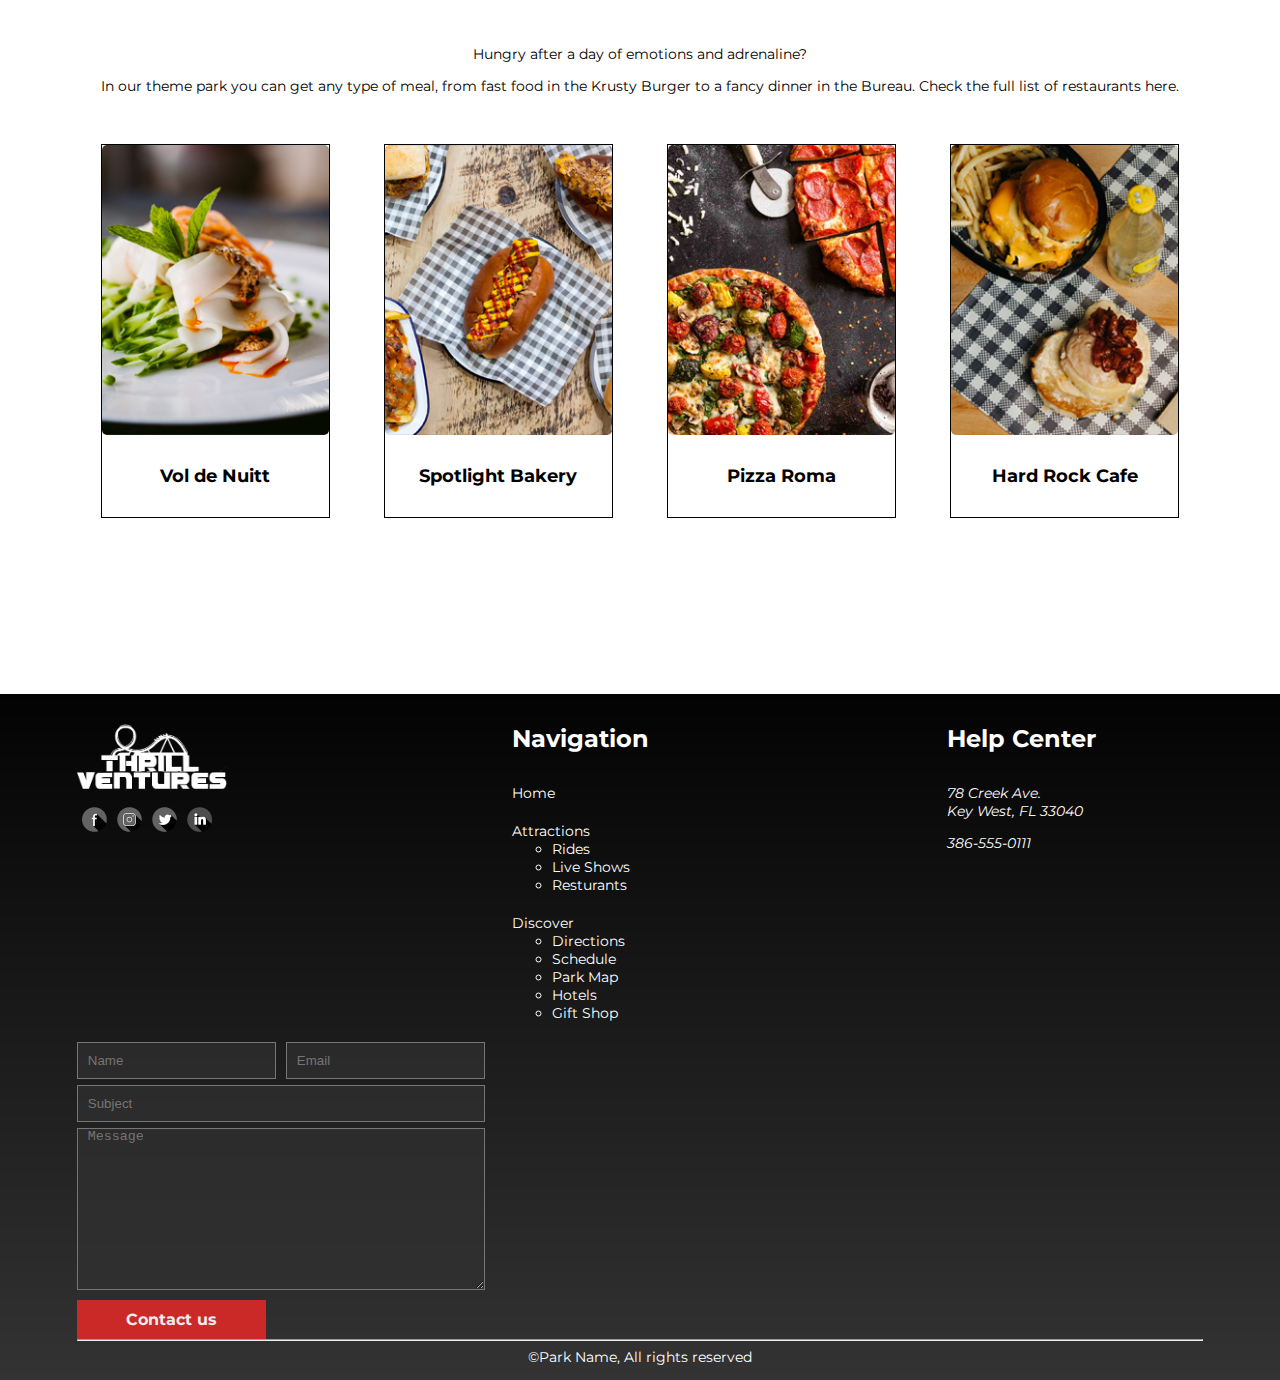
==== commit d7576be5: "the other some other stuff" ====
--- a/Attractions.html
+++ b/Attractions.html
@@ -347,7 +347,7 @@
                                 </li>
                                 <li aria-label="park Location">
                                     <i class="fas fa-map-marker-alt" aria-label="Ride location"></i>
-                                    <p>X-Sector</p>
+                                    <p>Adventure Land</p>
                                 </li>
                             </ul>
                         </div>
@@ -438,25 +438,42 @@
                 <div class="restaurant">
                     <div
                         id="restaurantOne"
-                        class="restaurantImage"></div>
+                        class="restaurantImage">
+                        <div class="restaurantText">
+                            Fine dining with a beautiful view of the lagoon
+                        </div>    
+                    </div>
+                    
                     <h5>Vol de Nuitt</h5>
                 </div>
                 <div class="restaurant">
                     <div
                         id="restaurantTwo"
-                        class="restaurantImage"></div>
+                        class="restaurantImage">
+                        <div class="restaurantText">
+                            chilli dog, or a english muffin on the go, dealer's choice
+                        </div>    
+                    </div>
                     <h5>Spotlight Bakery</h5>
                 </div>
                 <div class="restaurant">
                     <div
                         id="restaurantThree"
-                        class="restaurantImage"></div>
+                        class="restaurantImage">
+                        <div class="restaurantText">
+                            The authentic taste of Roman pizza 
+                        </div>    
+                    </div>
                     <h5>Pizza Roma</h5>
                 </div>
                 <div class="restaurant">
                     <div
                         id="restaurantFour"
-                        class="restaurantImage"></div>
+                        class="restaurantImage">
+                        <div class="restaurantText">
+                            The famous hard rock cafe, just like in hollywood
+                        </div>    
+                    </div>
                     <h5>Hard Rock Cafe</h5>
                 </div>
             </div>
--- a/css/main.css
+++ b/css/main.css
@@ -1,6 +1,6 @@
  /* General */
  @import url('http://fonts.cdnfonts.com/css/ozda');
- @import url('https://fonts.googleapis.com/css2?family=Freehand&family=Montserrat:wght@100;200;300;400;500;600;700;800;900&display=swap');
+ @import url('https://fonts.googleapis.com/css2?family=Montserrat:wght@100;200;300;400;500;600;700;800;900&display=swap');
  @import url('https://pro.fontawesome.com/releases/v5.10.0/css/all.css');
 
  :root {
@@ -942,6 +942,8 @@
   transition-duration: 500ms;
   transition-property: transform;
   border-radius: 5px;
+  position: relative;
+  overflow: hidden;
 }
 
 .restaurantImage:hover {
@@ -1293,3 +1295,20 @@
   grid-column-end: 3;
 }
 
+
+
+.restaurantText {
+    position: absolute;
+    color: var(--text-invert);
+    font-weight: 700;
+    text-align: center;
+    bottom: 0;
+    left: 0;
+    right: 0;
+    margin: auto;
+    background: #000000ad;
+    padding: 10px;
+    bottom: -82px;
+    transition-duration: 500ms;
+    transition-property: bottom;
+}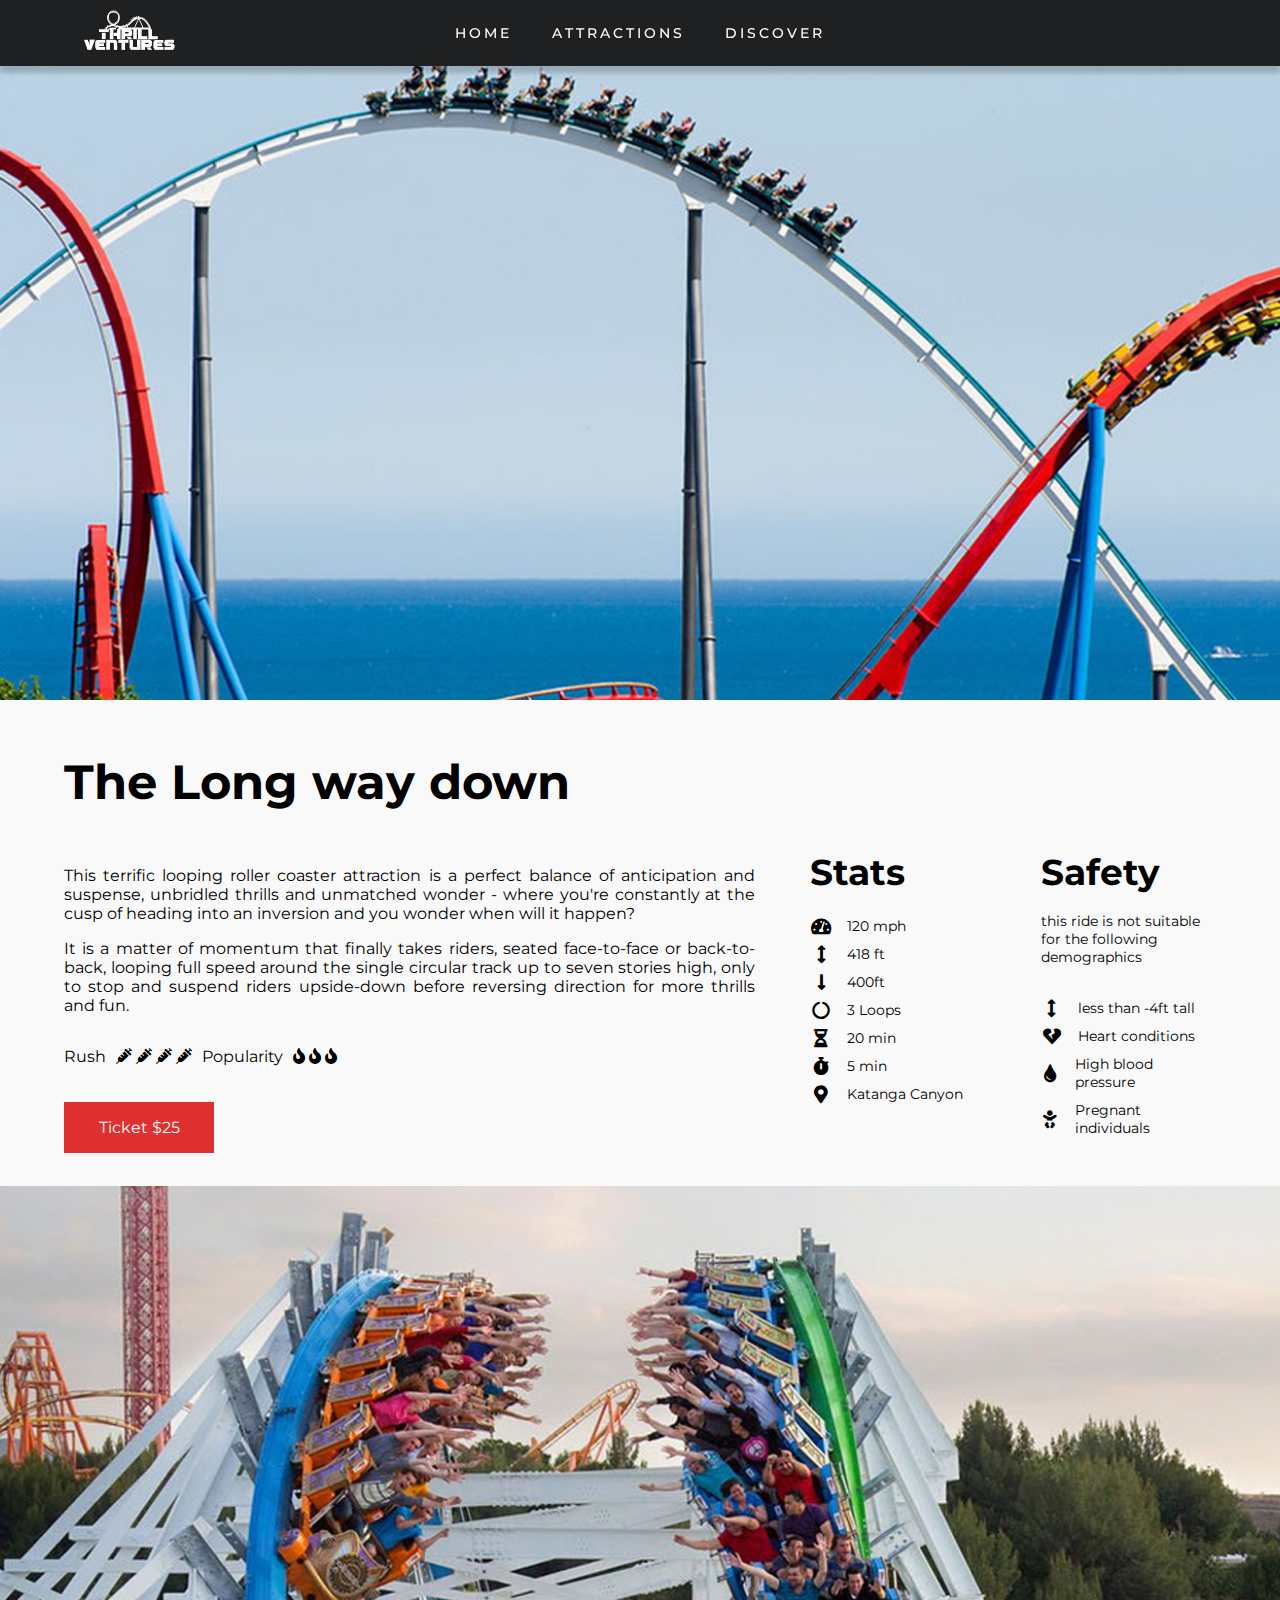
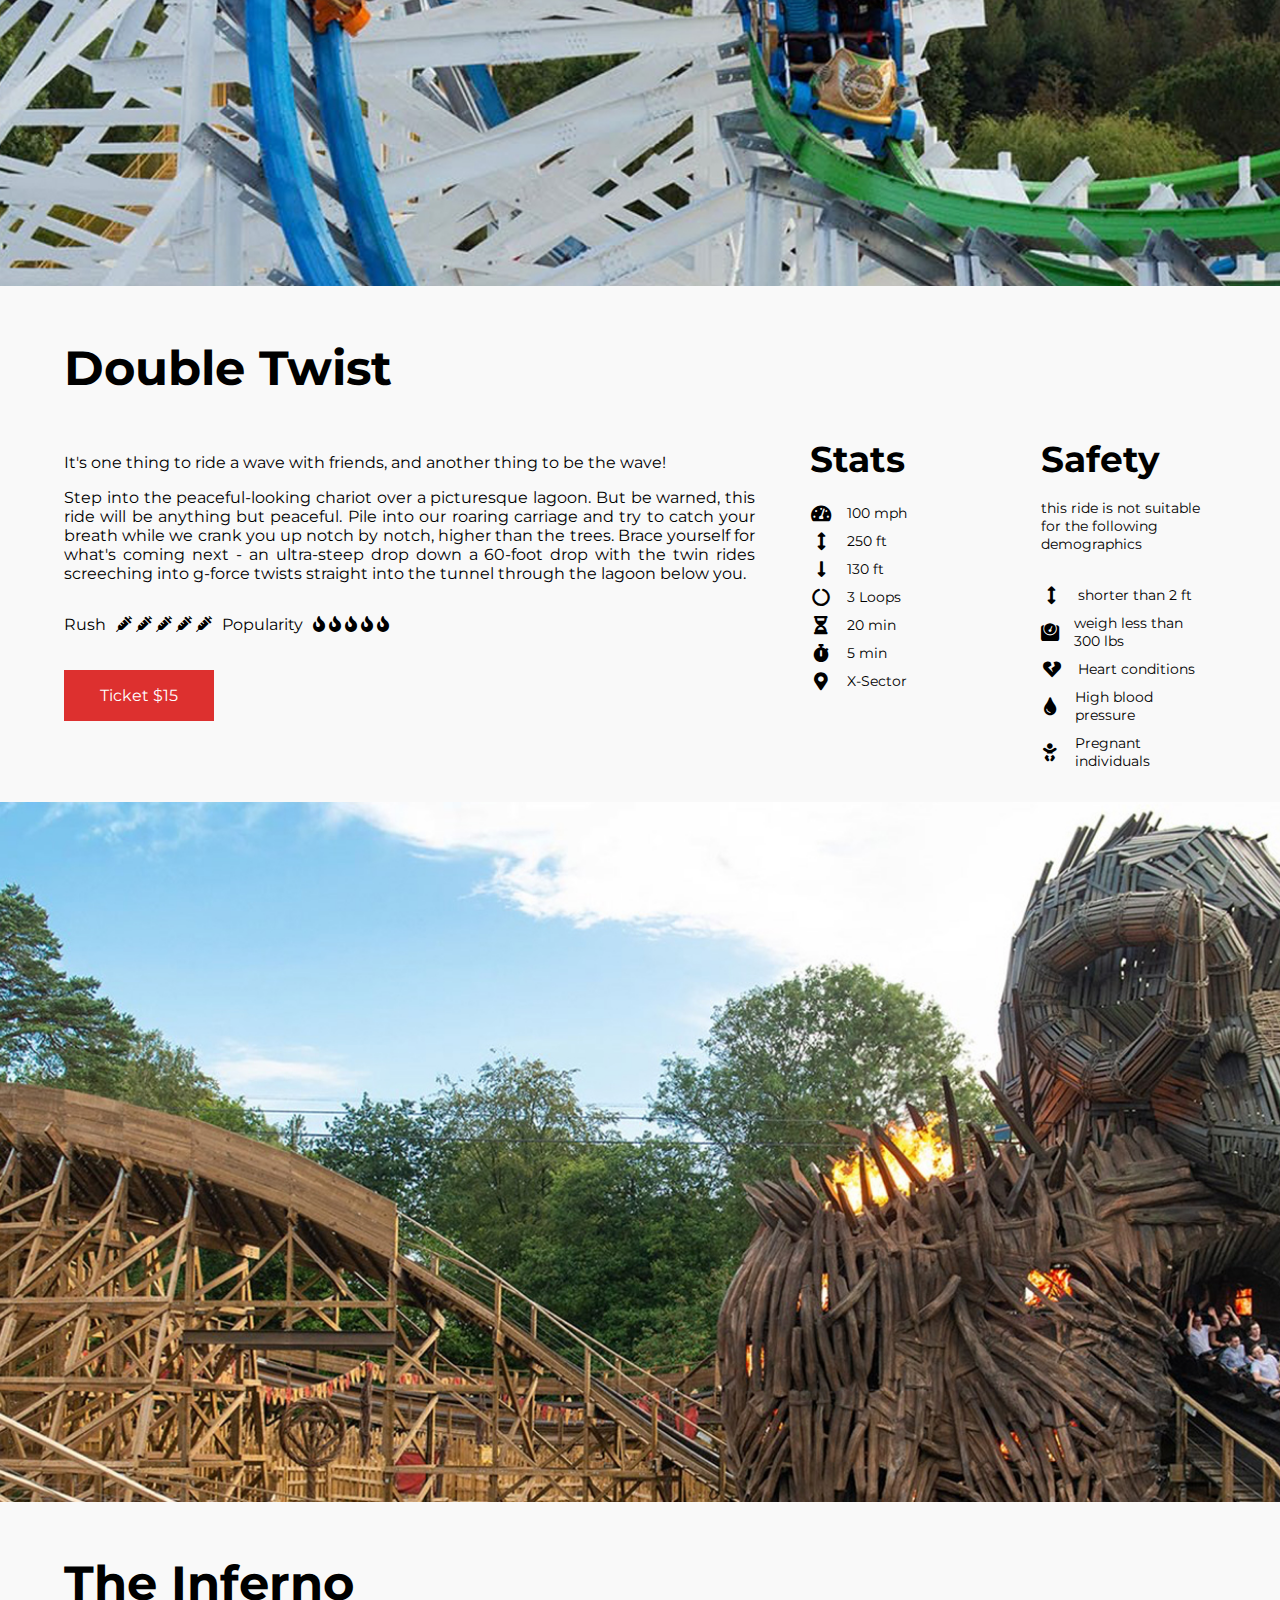
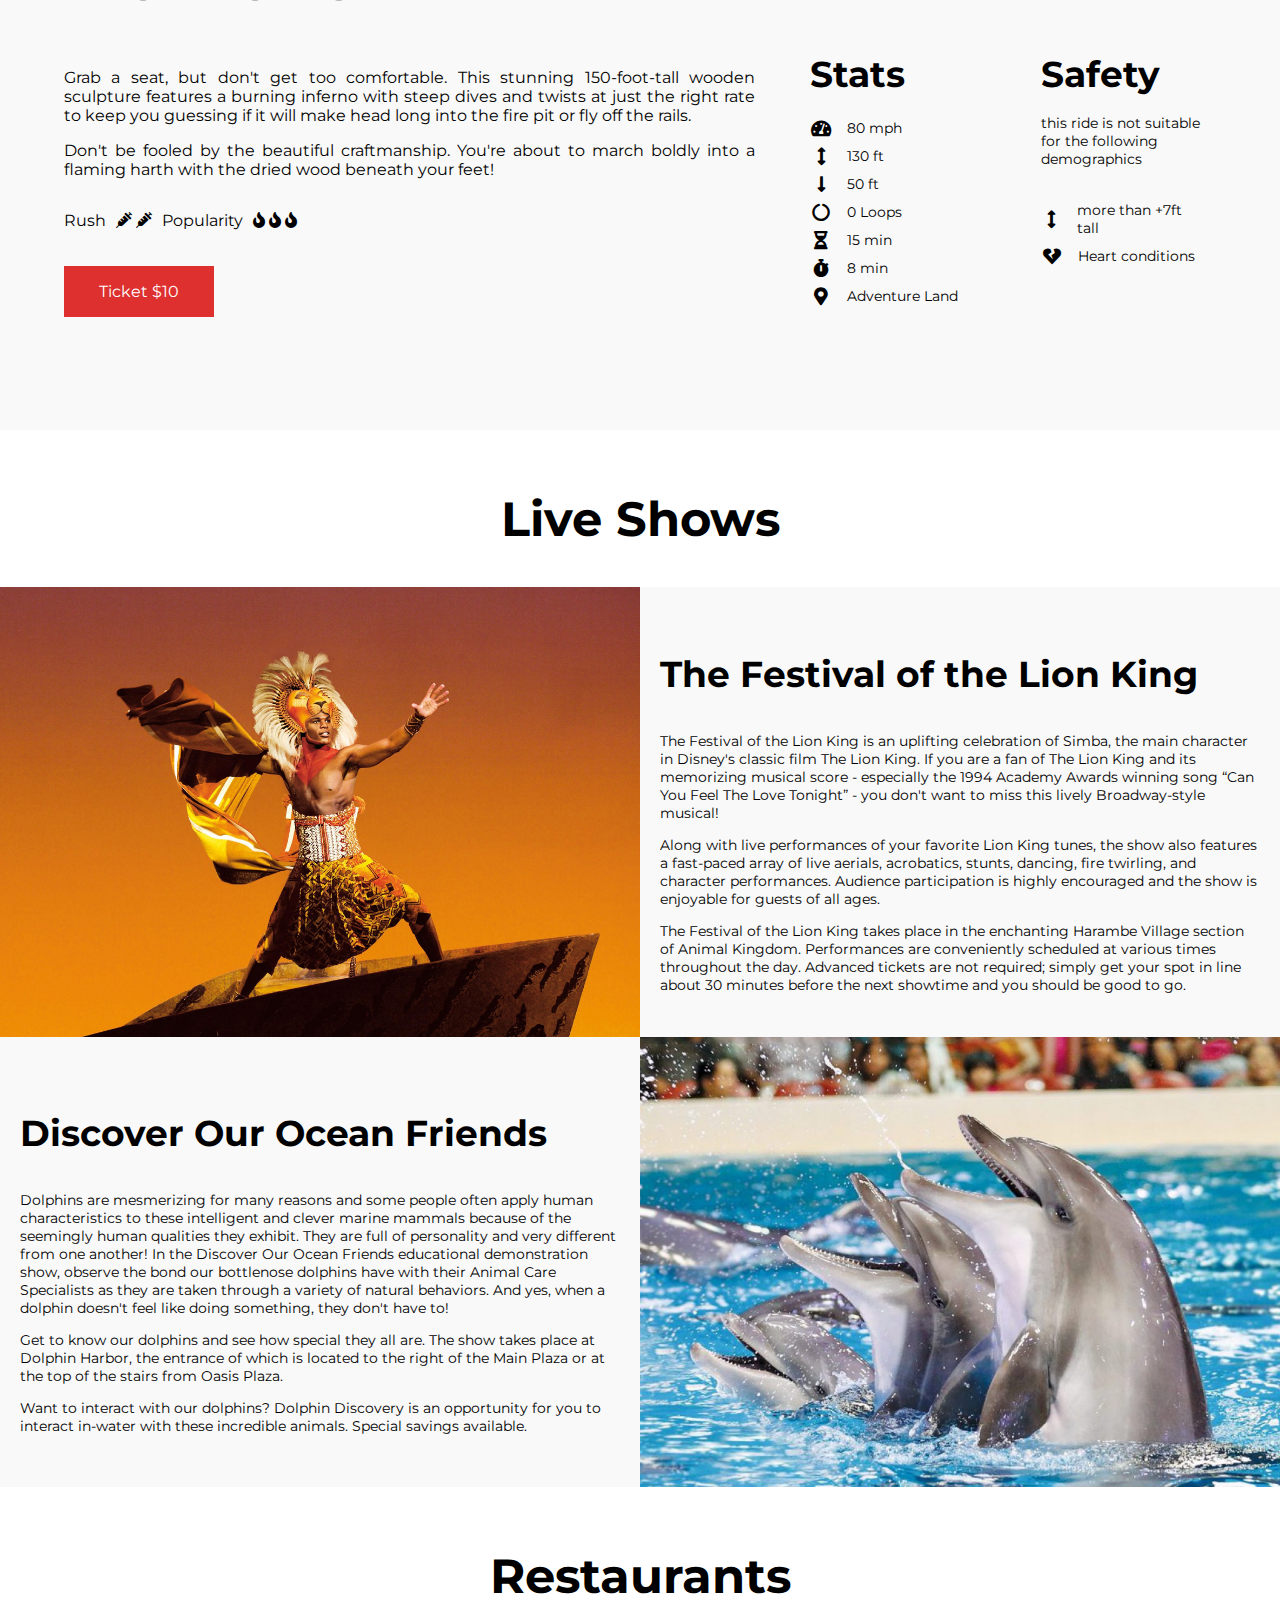
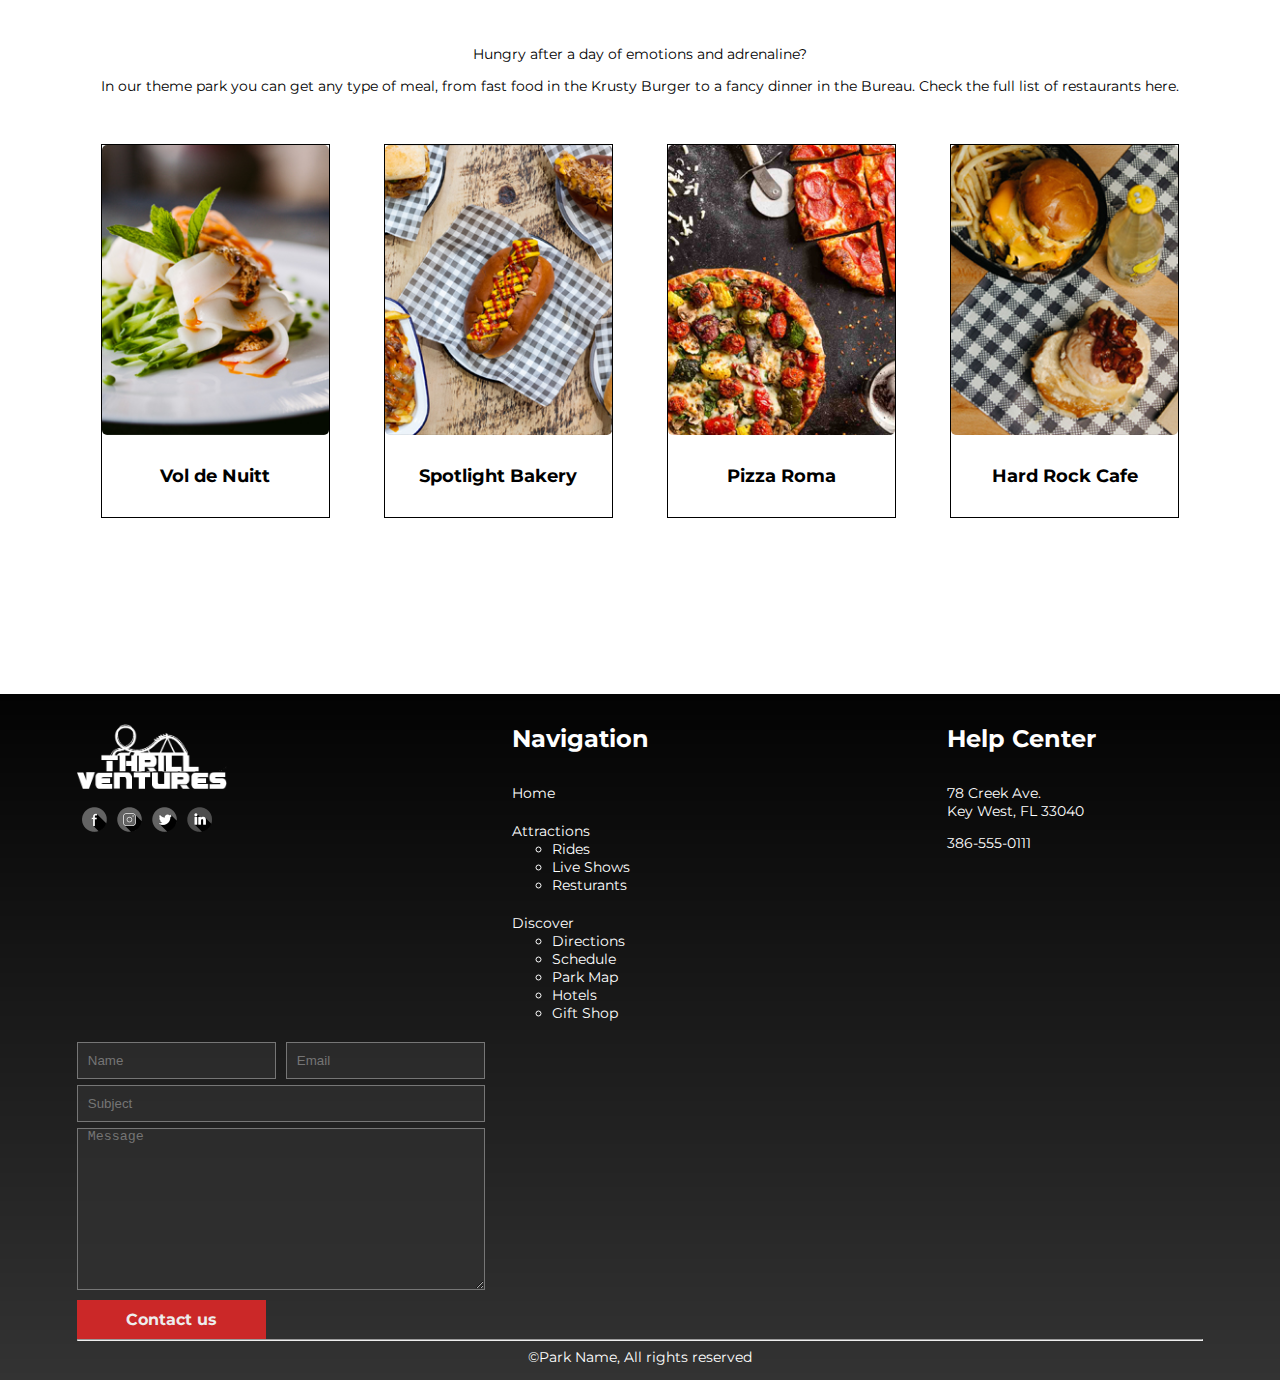
==== commit f761e502: "Spell fixes" ====
--- a/Attractions.html
+++ b/Attractions.html
@@ -150,9 +150,9 @@
                             </ul>
                         </div>
                         <div class="ride_data">
-                            <h3>Saftey</h3>
-                            <p>this ride is not suitable for the following demographic</p>
-                            <ul aria-label="Saftey requirements">
+                            <h3>Safety</h3>
+                            <p>this ride is not suitable for the following demographics</p>
+                            <ul aria-label="Safety requirements">
                                 <li>
                                     <i class="fas fa-arrows-alt-v"></i>
                                     <p>less than -4ft tall</p>
@@ -163,11 +163,11 @@
                                 </li>
                                 <li>
                                     <i class="fas fa-tint"></i>
-                                    <p>High blood preasure</p>
+                                    <p>High blood pressure</p>
                                 </li>
                                 <li>
                                     <i class="fas fa-baby"></i>
-                                    <p>Pregnant indaviduals</p>
+                                    <p>Pregnant individuals</p>
                                 </li>
                             </ul>
                         </div>
@@ -184,15 +184,14 @@
                         <h2>Double Twist</h2>
                         <div class="ride_description">
                             <p>It's one thing to ride a wave with friends, and another thing to be the wave!
-                                with the mirror opposite riding with a few feet away from you.
                             </p>
                             <p>
                                 Step into the peaceful-looking chariot over a picturesque lagoon. But be warned,
                                 this ride will be anything but peaceful. Pile into our roaring carriage and try
                                 to catch your breath while we crank you up notch by notch, higher than the
                                 trees. Brace yourself for what's coming next - an ultra-steep drop down a
-                                60-foot drop with the twin rides screeching into g-foce twists straight into the
-                                tunnle through the lagoon below you.
+                                60-foot drop with the twin rides screeching into g-force twists straight into the
+                                tunnel through the lagoon below you.
                             </p>
                             <ul class="ridePopularity">
                                 <li aria-label="rush level">
@@ -255,16 +254,16 @@
                             </ul>
                         </div>
                         <div class="ride_data">
-                            <h3>Saftey</h3>
-                            <p>this ride is not suitable for the following demographic</p>
+                            <h3>Safety</h3>
+                            <p>this ride is not suitable for the following demographics</p>
                             <ul>
                                 <li>
                                     <i class="fas fa-arrows-alt-v"></i>
-                                    <p>shorter then 2 ft</p>
+                                    <p>shorter than 2 ft</p>
                                 </li>
                                 <li>
                                     <i class="fas fa-weight"></i>
-                                    <p>wiegh less then 300 lbs</p>
+                                    <p>weigh less than 300 lbs</p>
                                 </li>
                                 <li>
                                     <i class="fas fa-heart-broken"></i>
@@ -272,11 +271,11 @@
                                 </li>
                                 <li>
                                     <i class="fas fa-tint"></i>
-                                    <p>High blood preasure</p>
+                                    <p>High blood pressure</p>
                                 </li>
                                 <li>
                                     <i class="fas fa-baby"></i>
-                                    <p>Pregnant indaviduals</p>
+                                    <p>Pregnant individuals</p>
                                 </li>
                             </ul>
                         </div>
@@ -352,8 +351,8 @@
                             </ul>
                         </div>
                         <div class="ride_data">
-                            <h3>Saftey</h3>
-                            <p>this ride is not suitable for the following demographic</p>
+                            <h3>Safety</h3>
+                            <p>this ride is not suitable for the following demographics</p>
                             <ul>
                                 <li>
                                     <i class="fas fa-arrows-alt-v"></i>
--- a/css/main.css
+++ b/css/main.css
@@ -953,6 +953,28 @@
  
 }
 
+
+
+.restaurantText {
+  position: absolute;
+  color: var(--text-invert);
+  font-weight: 700;
+  text-align: center;
+  bottom: 0;
+  left: 0;
+  right: 0;
+  margin: auto;
+  background: #000000ad;
+  padding: 10px;
+  bottom: -82px;
+  transition-duration: 500ms;
+  transition-property: bottom;
+}
+
+.restaurantImage:hover .restaurantText{
+  bottom:0;
+}
+
 #restaurantOne {
   background-image: url('/images/Page2/Restaurants/food_1.jpg');
 }
@@ -1221,13 +1243,10 @@
   margin-bottom:20px
 }
 
-footer #helpCenter {
-
-}
-
-footer #contactUs{
-
-}
+footer #helpCenter *{
+  font-style: normal;
+}
+
 
 footer form input:not([type="submit"]), footer form textarea {
   width: -webkit-fill-available;
@@ -1295,20 +1314,3 @@
   grid-column-end: 3;
 }
 
-
-
-.restaurantText {
-    position: absolute;
-    color: var(--text-invert);
-    font-weight: 700;
-    text-align: center;
-    bottom: 0;
-    left: 0;
-    right: 0;
-    margin: auto;
-    background: #000000ad;
-    padding: 10px;
-    bottom: -82px;
-    transition-duration: 500ms;
-    transition-property: bottom;
-}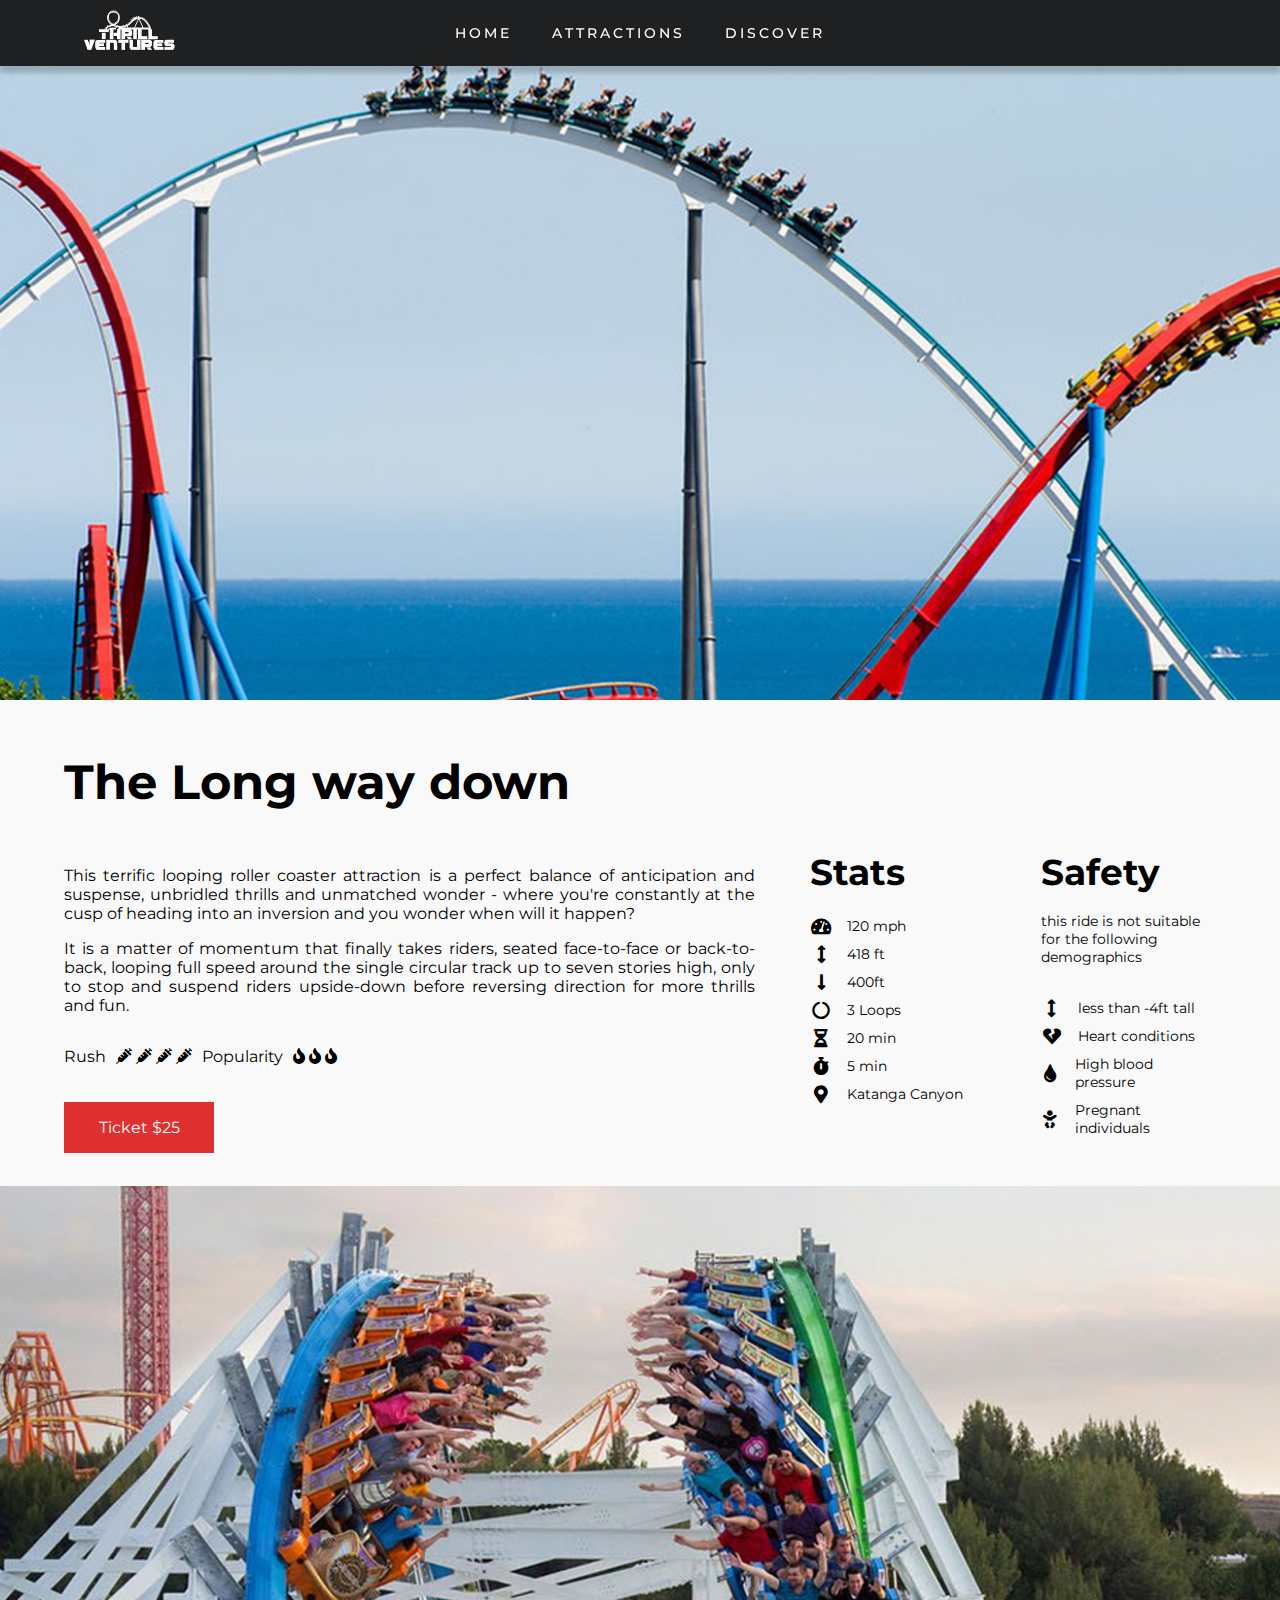
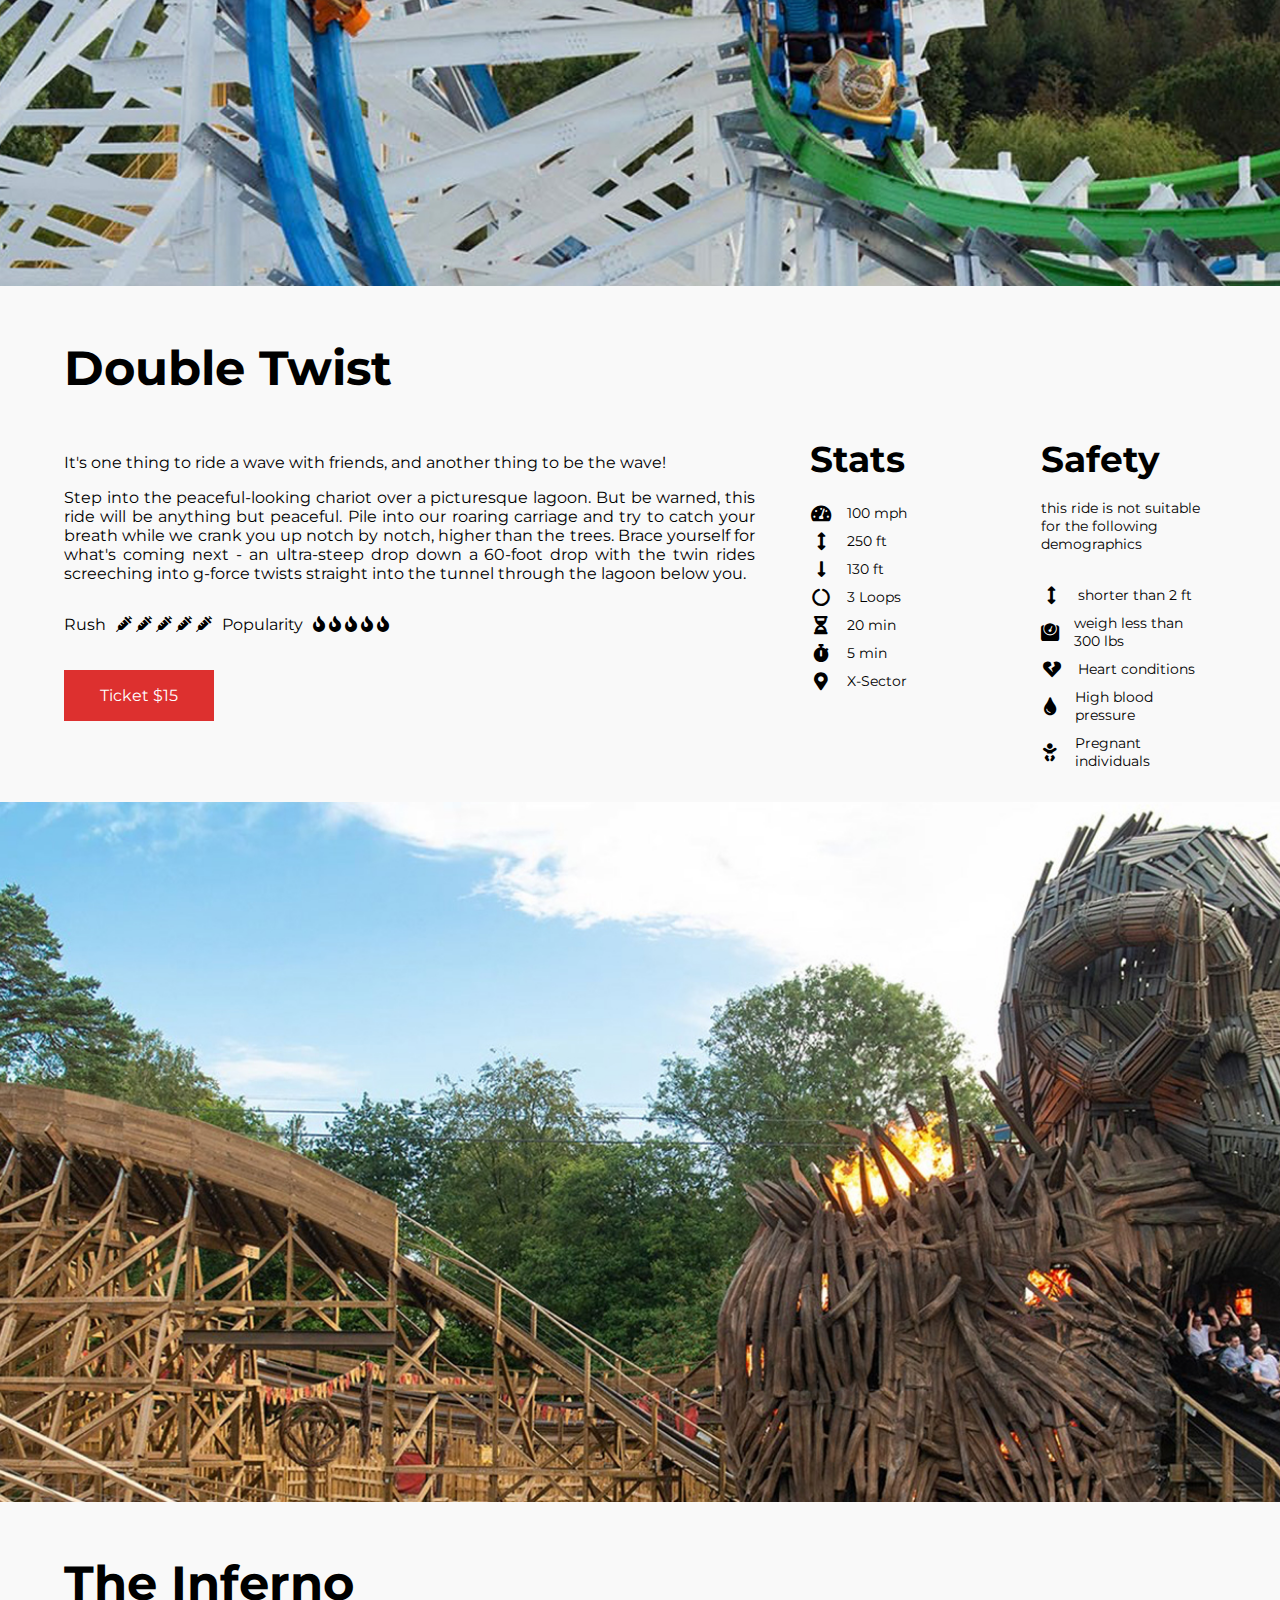
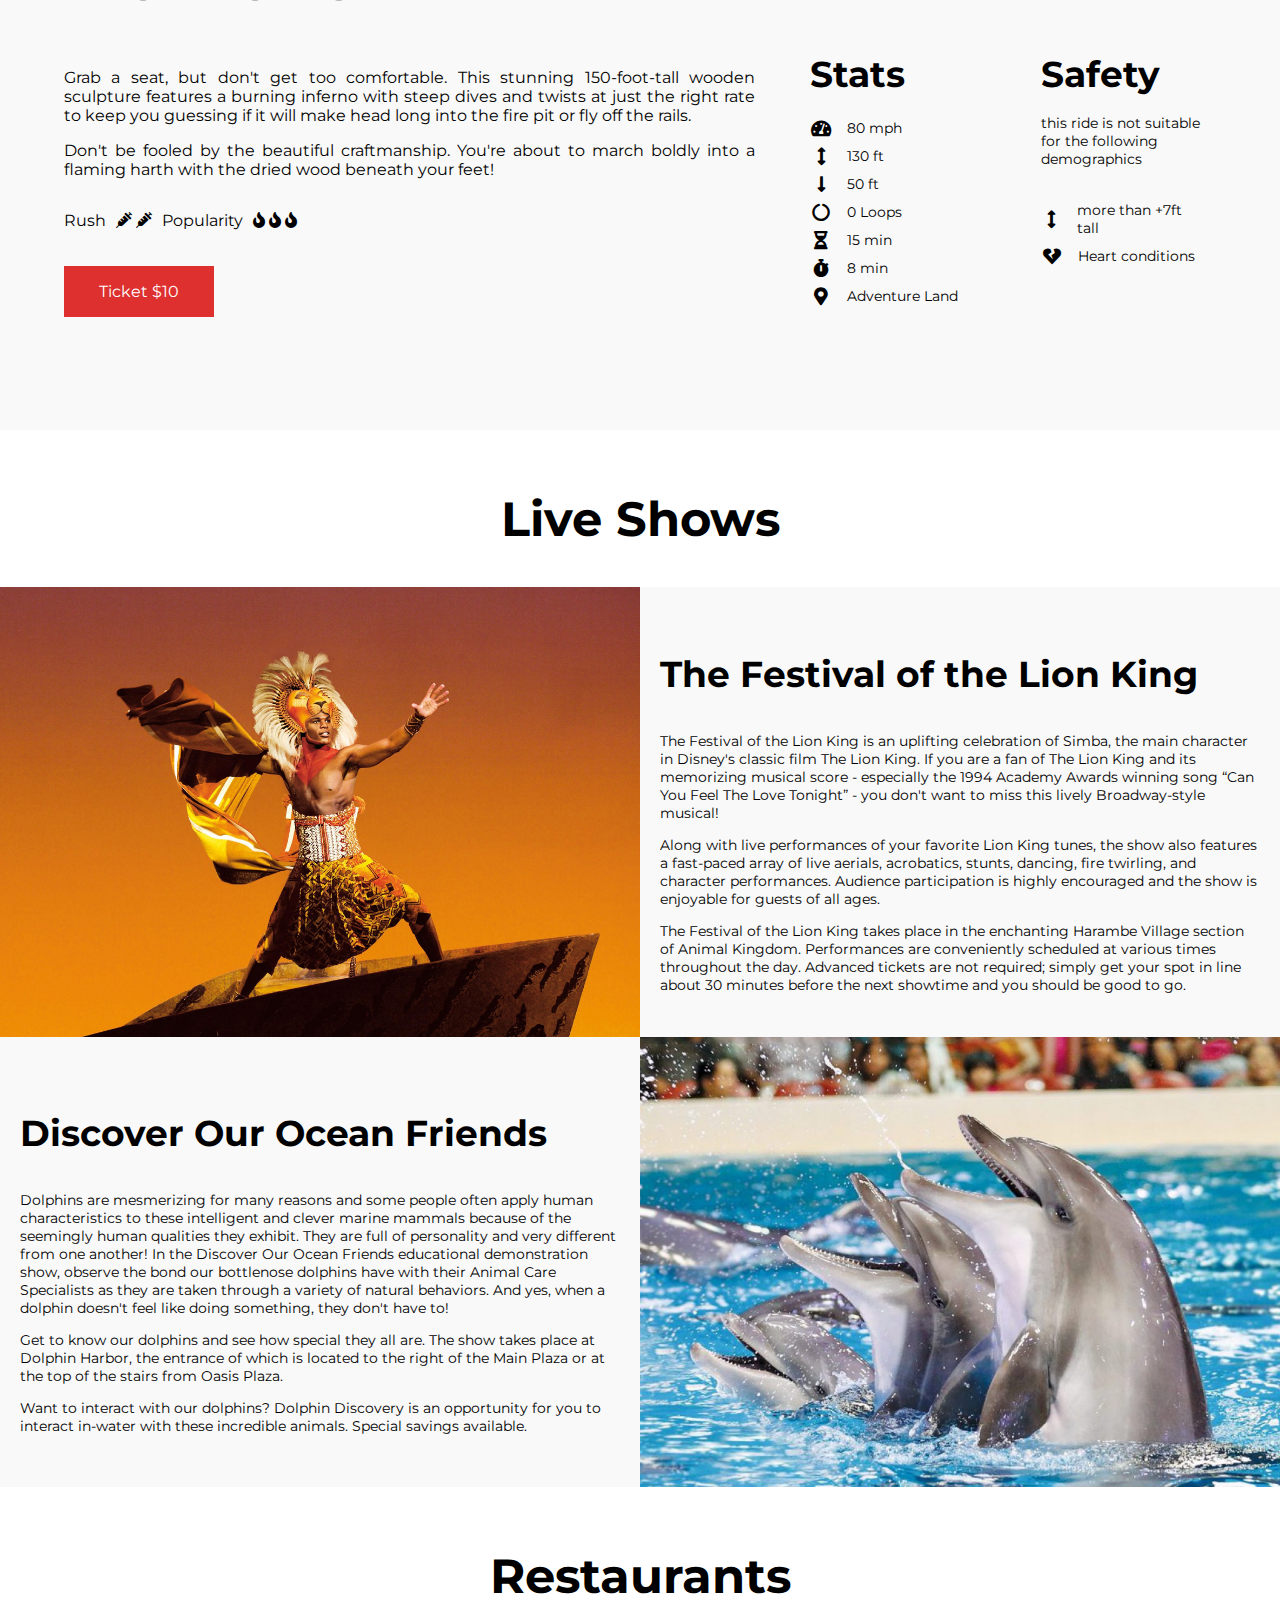
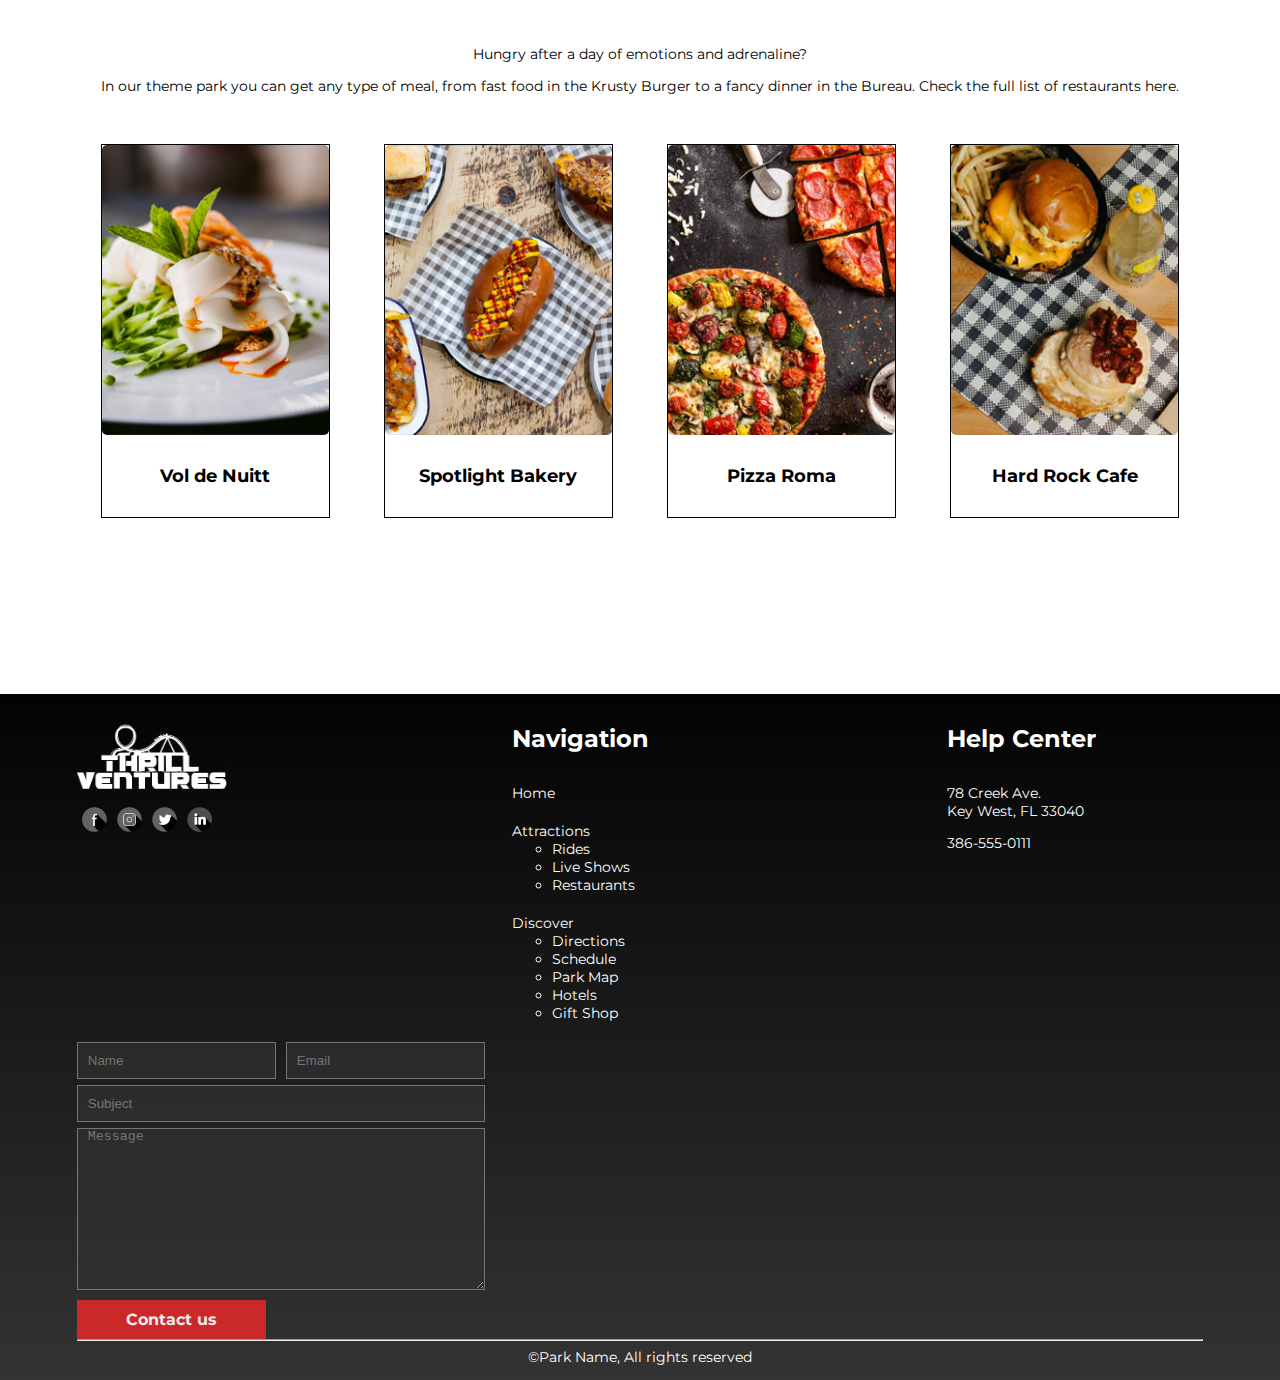
==== commit 768d004c: "Footer fixes" ====
--- a/Attractions.html
+++ b/Attractions.html
@@ -478,33 +478,33 @@
             </div>
 
         </section>
-        <footer>
+        <footer aria-label="Footer section">
             <div>
                 <div class="logo">
                     <a href="Index.html">
-                        <img src="images/footer/logo.png" alt="Theme park logo">
+                        <img src="images/footer/logo.png" alt="Thrill ventures logo">
                     </a>
                 </div>
                 <div id="socialMedia">
-                    <ul id="socialMediaLinks">
+                    <ul id="socialMediaLinks" aria-label="Social media links">
                         <li>
-                            <a href="https://facebook.comc">
-                                <img src="images/footer/facebook.png" alt="theme park facebook page">
+                            <a href="https://facebook.com"  target="_blank" aria-label="Facebook link">
+                                <img src="images/footer/facebook.png" alt="theme park facebook page"></a>
                             </a>
                         </li>
                         <li>
-                            <a href="https://instragram.com">
-                                <img src="images/footer/instagram.png" alt="theme park instagram page">
+                            <a href="https://instragram.com"  target="_blank" aria-label="instagram link">
+                                <img src="images/footer/instagram.png" alt="theme park instagram page"></a>
                             </a>
                         </li>
                         <li>
-                            <a href="https://twitter.com">
-                                <img src="images/footer/twitter.png" alt="theme park twitter page">
+                            <a href="https://twitter.com"  target="_blank" aria-label="Twitter link">
+                                <img src="images/footer/twitter.png" alt="theme park twitter page"></a>
                             </a>
                         </li>
                         <li>
-                            <a href="https://linkedin.com">
-                                <img src="images/footer/linkedin.png" alt="theme park lined in page">
+                            <a href="https://linkedin.com"  target="_blank" aria-label="linkedin link">
+                                <img src="images/footer/linkedin.png" alt="theme park lined in page"></a>
                             </a>
                         </li>
                     </ul>
@@ -512,47 +512,47 @@
             </div>
             <div id="navigation">
                 <h4>Navigation</h4>
-                <nav>
+                <nav  aria-label="Footer navigatoin">
                     <ul>
                         <li>
-                            <a href="Index.html">Home</a>
+                            <a href="Index.html" aria-label="Homepage link"></a>Home</a>
                         </li>
                         <li>
                             <!-- the # href link is to prevent redirects since its the same page-->
-                            <a href="#">Attractions</a>
+                            <a href="#" aria-label="Attractions page link"></a>Attractions</a>
                             <!-- Since its the same page , we dont need to redirect the relative internal
                             links will work with a # href -->
                             <ul>
                                 <li>
-                                    <a href="#rides">Rides</a>
-                                </li>
-                                <li>
-                                    <a href="#liveShows">Live Shows</a>
-                                </li>
-                                <li>
-                                    <a href="#resturants">Resturants</a>
+                                    <a href="Attractions.html#rides" aria-label="link to rides section on Attractions page"></a>Rides</a>
+                                </li>
+                                <li>
+                                    <a href="Attractions.html#liveShows" aria-label="link to live shows seciton on Attractions page"></a>Live Shows</a>
+                                </li>
+                                <li>
+                                    <a href="Attractions.html#restaurants" aria-label="link to Restaurants section on Attractions page"></a>Restaurants</a>
                                 </li>
                             </ul>
                         </li>
                         <li>
-                            <a href="Discover.html">Discover</a>
+                            <a href="Discover.html" aria-label="Discover the park page link">Discover</a>
                             <!-- relative links on different page will scroll down to the relevant section
                             that matches with the #id-->
                             <ul>
                                 <li>
-                                    <a href="Discover.html#map">Directions</a>
-                                </li>
-                                <li>
-                                    <a href="Discover.html#tmings">Schedule</a>
-                                </li>
-                                <li>
-                                    <a href="Discover.html#parkMap">Park Map</a>
-                                </li>
-                                <li>
-                                    <a href="Discover.html#hotels">Hotels</a>
-                                </li>
-                                <li>
-                                    <a href="Discover.html#giftShop">Gift Shop</a>
+                                    <a href="Discover.html#map" aria-label="link to directions section on the Discover page">Directions</a>
+                                </li>
+                                <li>
+                                    <a href="Discover.html#tmings" aria-label="link to sechdule section on the Discover page">Schedule</a>
+                                </li>
+                                <li>
+                                    <a href="Discover.html#parkMap" aria-label="link to park map section on the Discover page">Park Map</a>
+                                </li>
+                                <li>
+                                    <a href="Discover.html#hotels" aria-label="link to Hotels section on the Discover page">Hotels</a>
+                                </li>
+                                <li>
+                                    <a href="Discover.html#giftShop" aria-label="link to giftshop section on the Discover page">Gift Shop</a>
                                 </li>
                             </ul>
                         </li>
@@ -561,58 +561,55 @@
             </div>
             <div id="helpCenter">
                 <h4>Help Center</h4>
-                <address>
+                <address aria-label="Park help center address">
                     <p>
                         78 Creek Ave.
-                        <br/>
+                        <br>
                         Key West, FL 33040
                     </p>
                     <p>
-                        <a href="tel:3865550111">386-555-0111</a>
+                        <a href="tel:3865550111" aria-label="help center phone number, click to call">386-555-0111</a>
                     </p>
                 </address>
             </div>
             <div id="contactUs">
                 <!-- Self submit form , this will submit the information on the same page and
                 prevent redirects or errors on submit -->
-                <form id="contactForm">
+                <form id="contactForm" aria-label="Contact us form">
                     <div>
-                        <input type="text" placeholder="Name" name="name" id="name" required="required">
+                        <input type="text" aria-label="input your Name,Required" placeholder="Name" name="name" id="name" required="">
                     </div>
                     <div>
-                        <input
-                            type="email"
-                            placeholder="Email"
-                            name="email"
-                            id="email"
-                            required="required">
+                        <input type="email" aria-label="input your email, Required" placeholder="Email" name="email" id="email" required="">
                     </div>
                     <div>
                         <input
                             type="text"
                             placeholder="Subject"
+                            aria-label="input contact subject or reason, required"
                             name="subject"
                             id="subject"
-                            required="required">
+                            required="">
                     </div>
                     <div>
                         <textarea
                             name="message"
                             placeholder="Message"
+                            aria-label="Input contact message required"
                             id="message"
                             cols="30"
                             rows="10"
-                            required="required"></textarea>
+                            required=""></textarea>
                     </div>
                     <div>
-                        <input type="submit" value="Contact us">
+                        <input type="submit" value="Contact us" aria-label="Submit contact form">
                     </div>
                 </form>
             </div>
             <div id="copyrights">
                 <hr>
                 <div class="center">
-                    <p>&copy;Park Name, All rights reserved</p>
+                    <p>©Park Name, All rights reserved</p>
                 </div>
             </div>
         </footer>
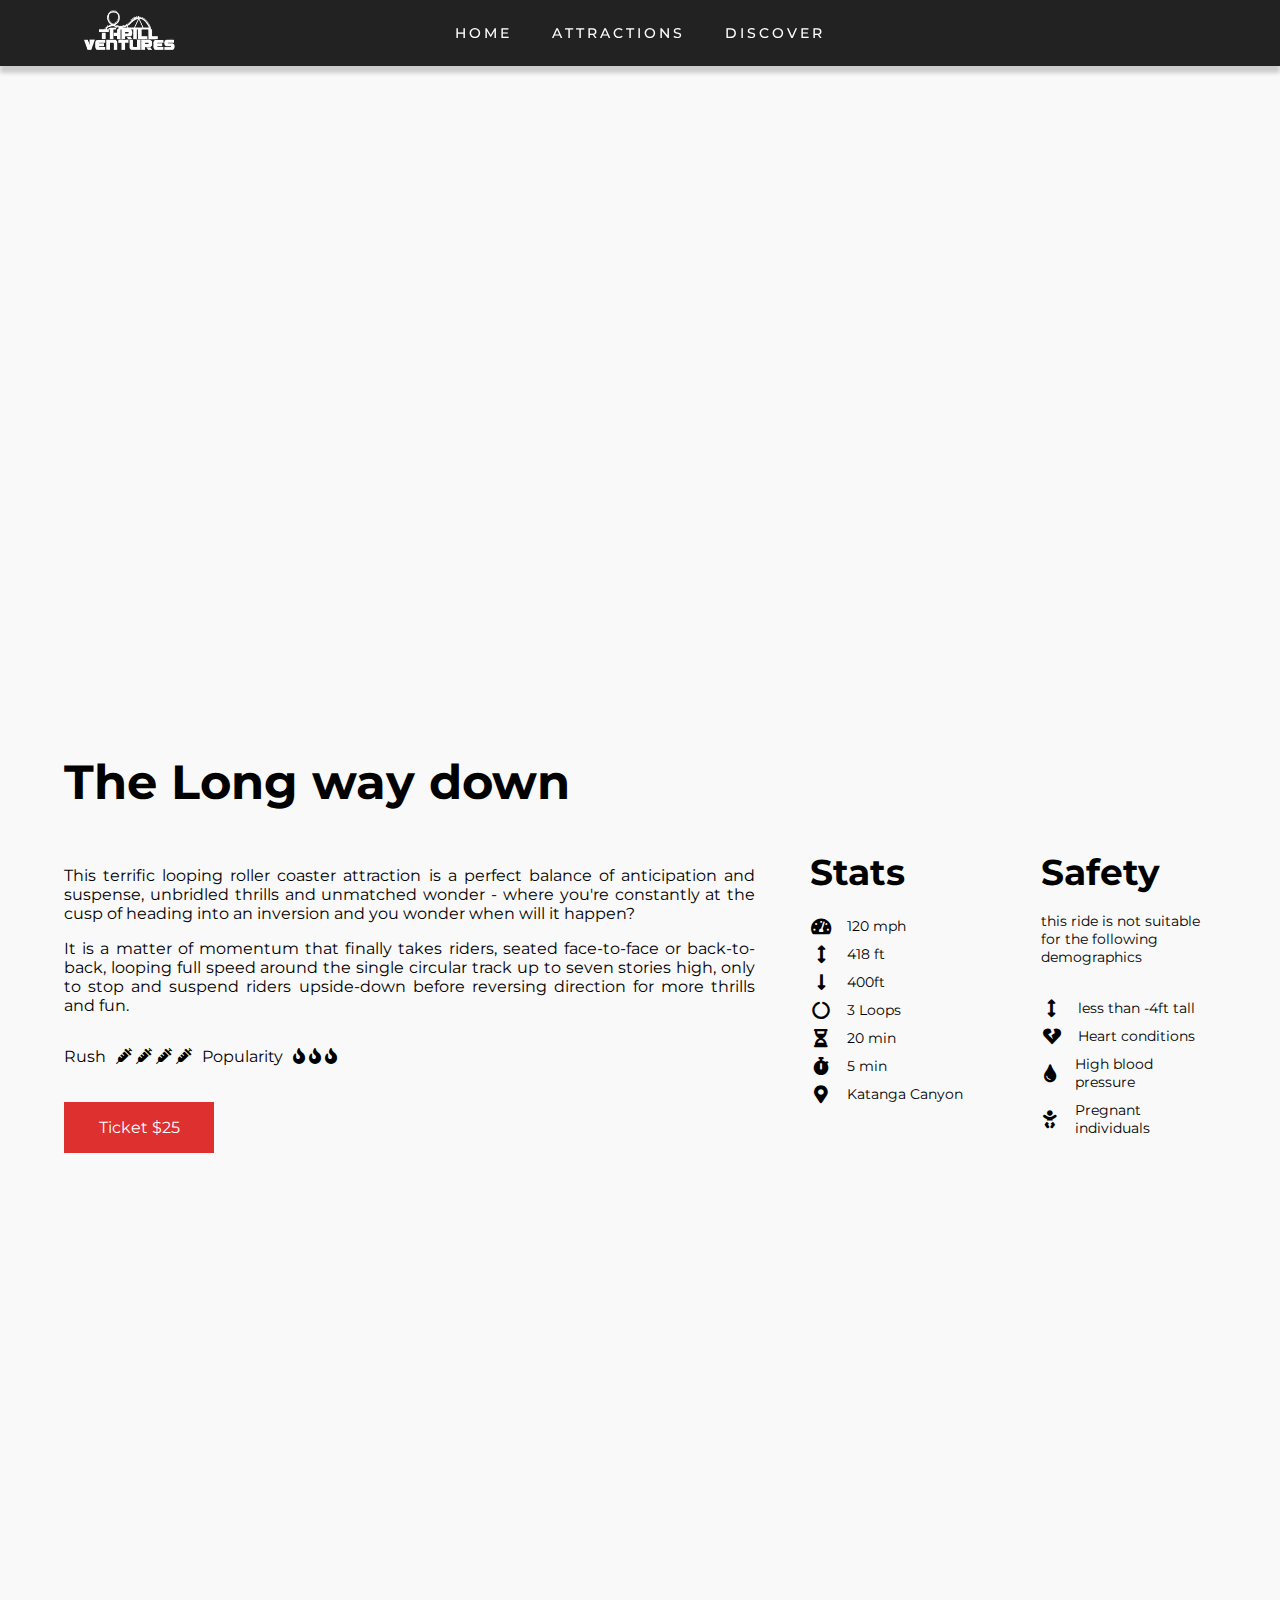
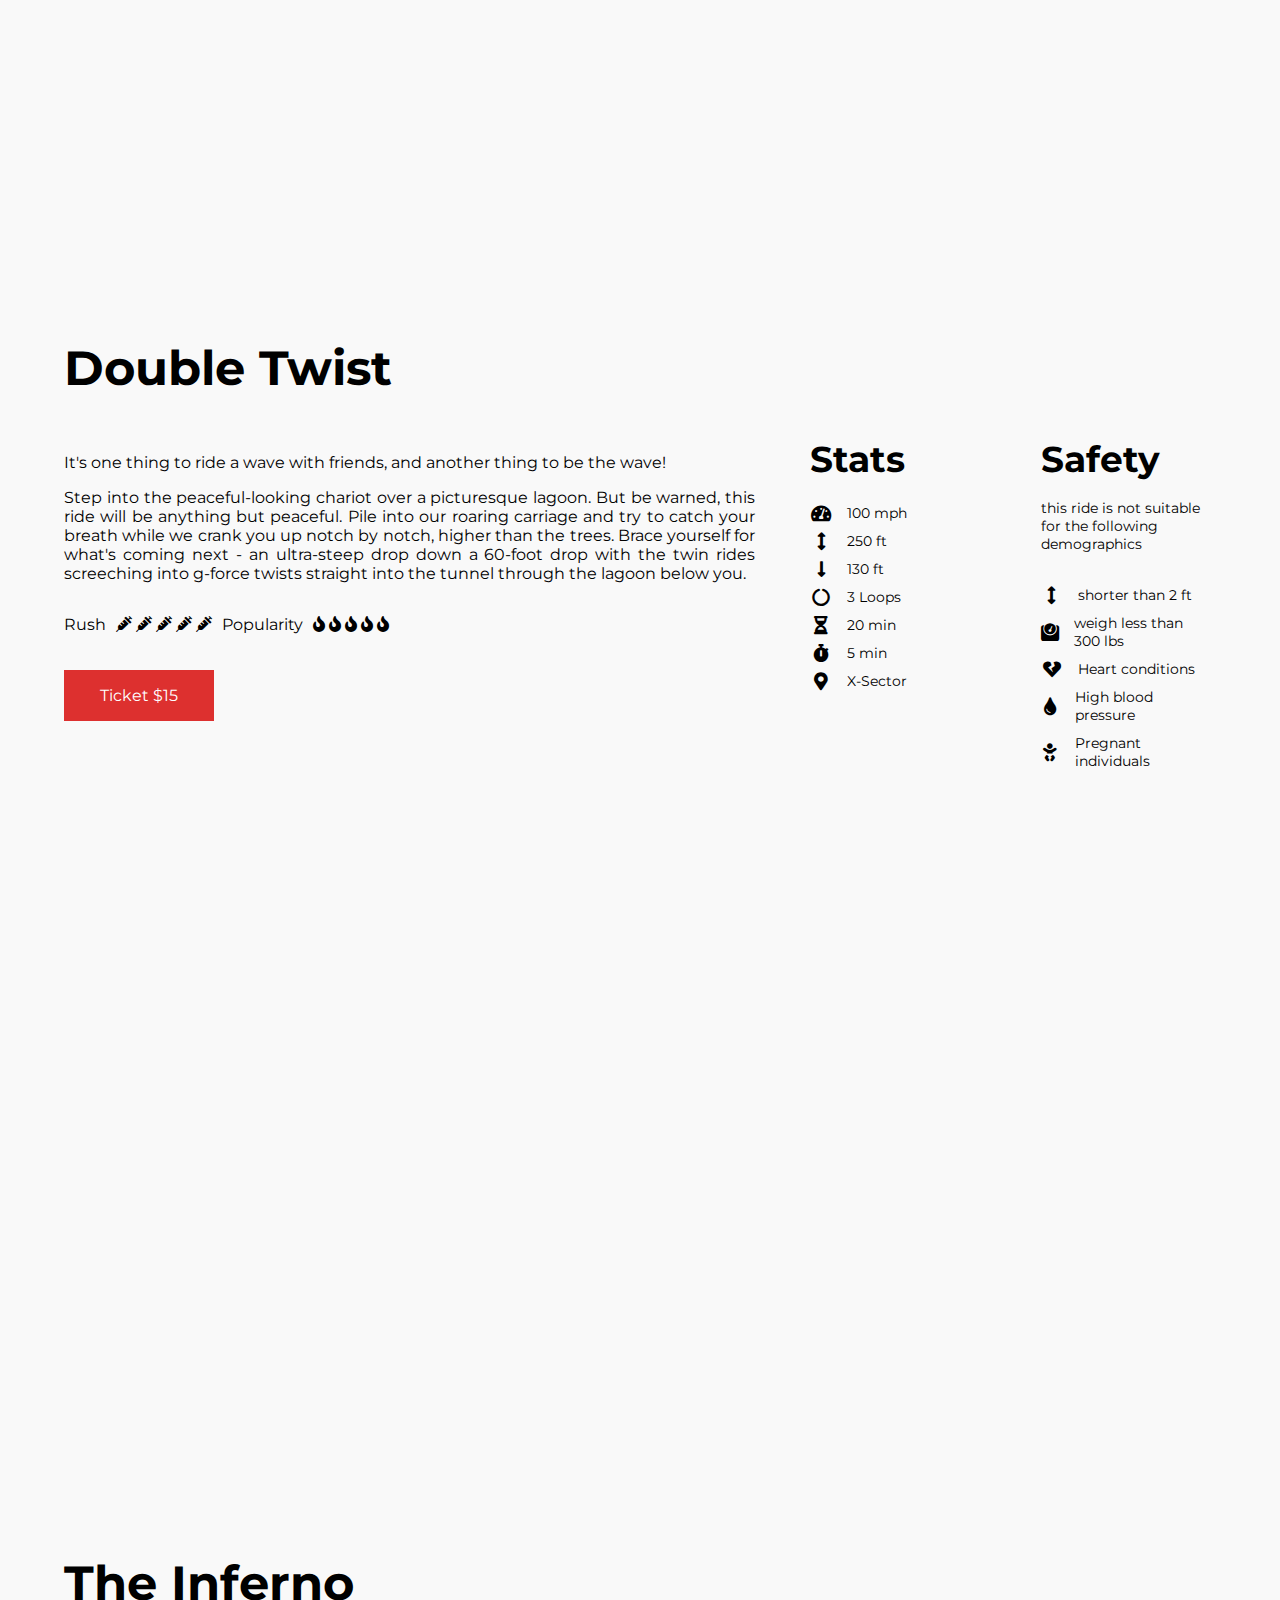
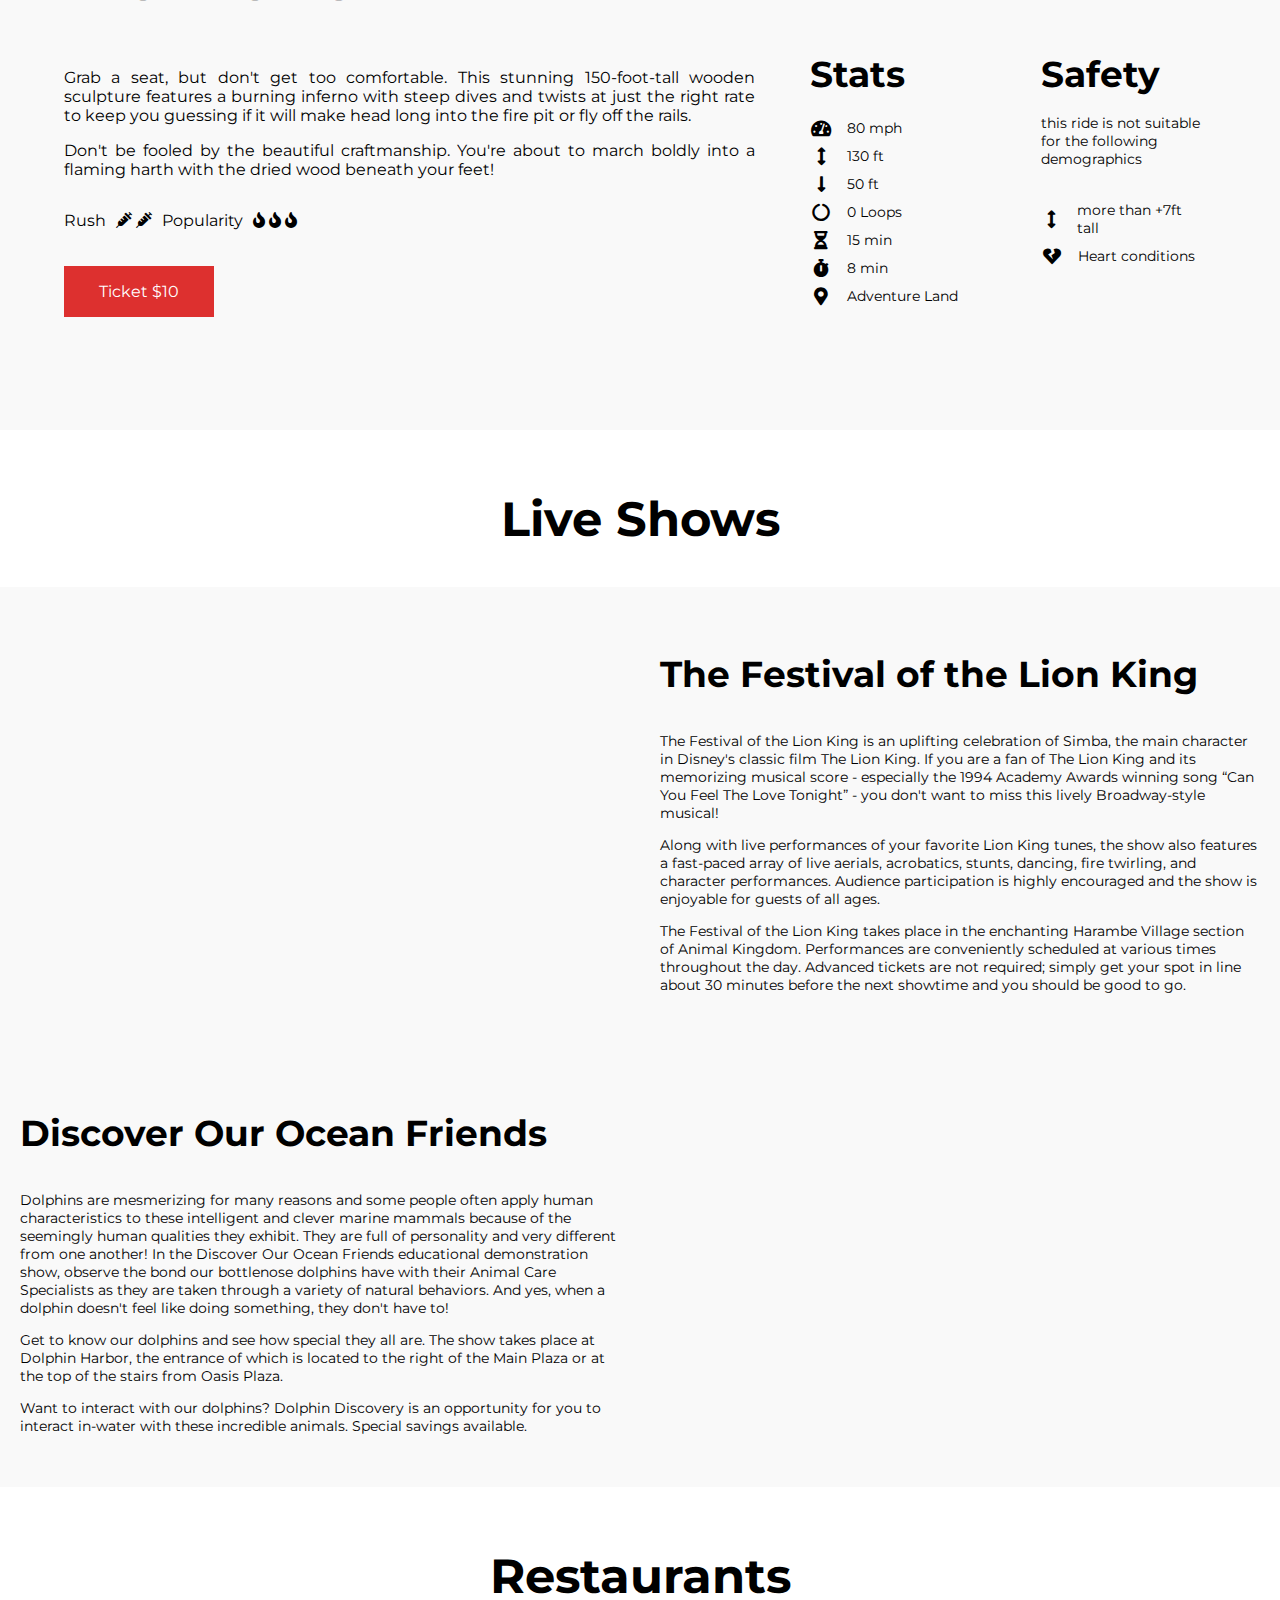
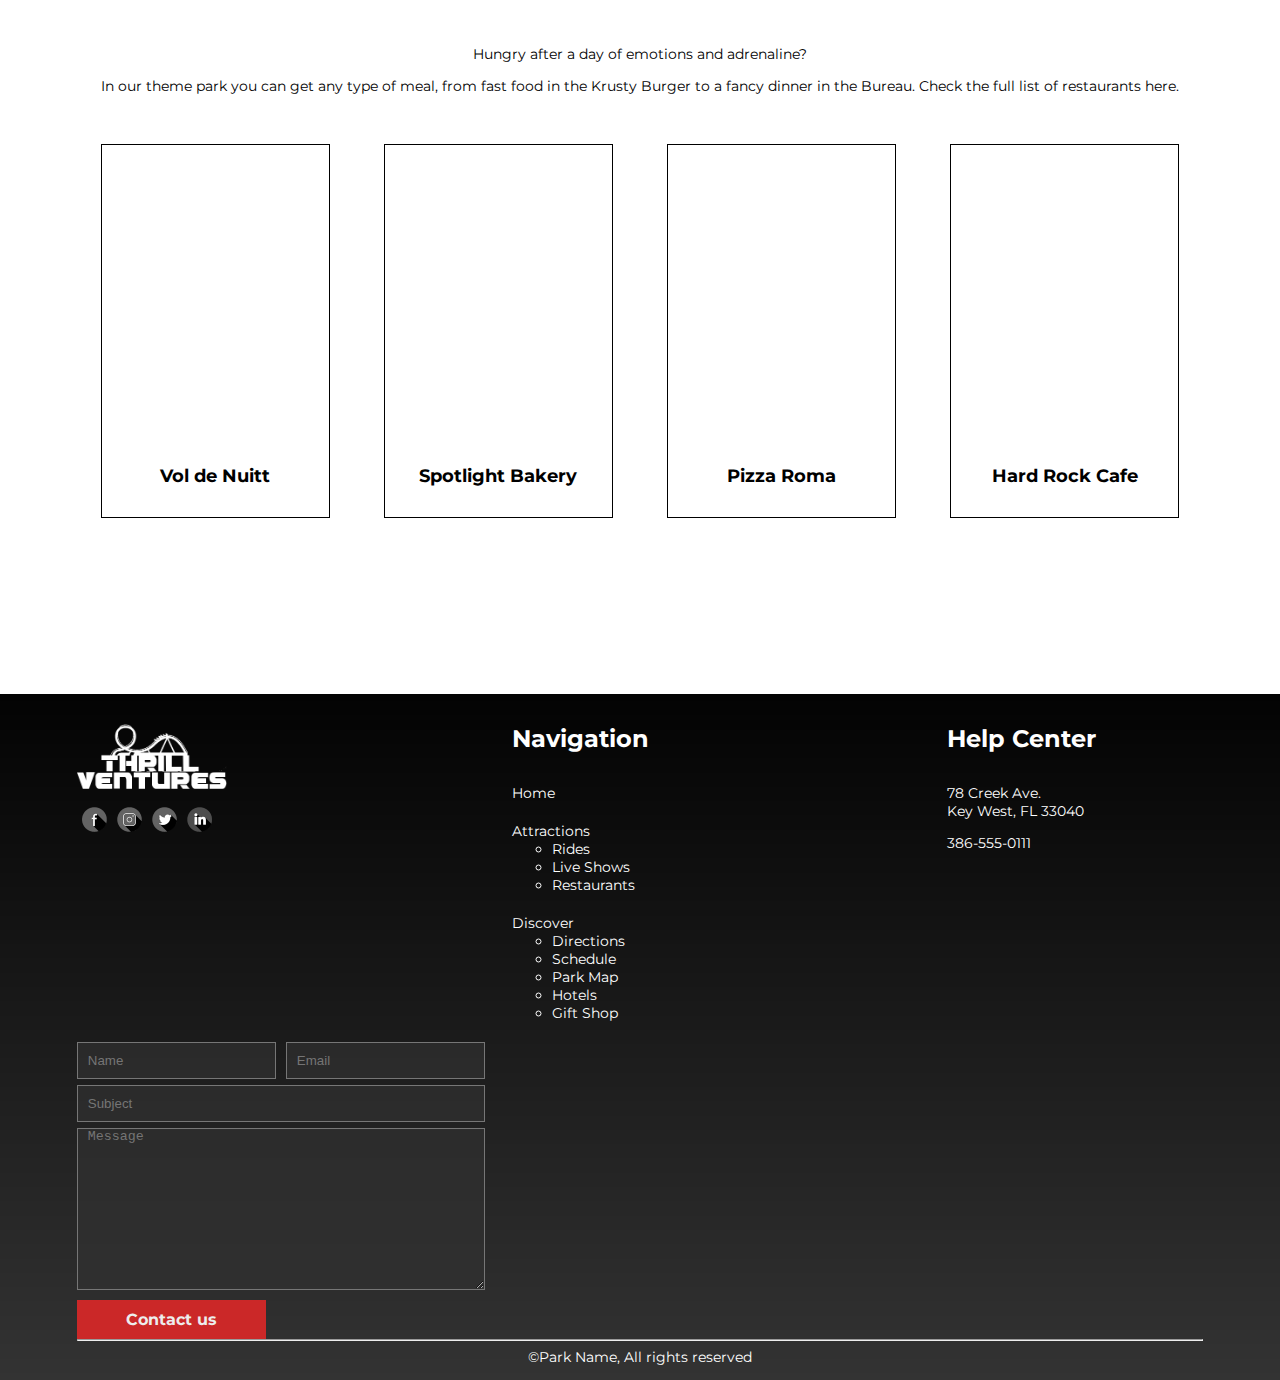
==== commit 03d888e1: "Final updates for lowerchase file names" ====
--- a/Attractions.html
+++ b/Attractions.html
@@ -12,7 +12,7 @@
         <!-- Header Menu-->
         <header aria-label="Header">
             <div id="logo">
-                <a href="Index.html">
+                <a href="index.html">
                     <img src="images/header/logo.png" alt="Thrill Ventures logo">
                 </a>
                 <br>
@@ -20,44 +20,44 @@
             <nav aria-label="top navigation bar">
                 <ul>
                     <li>
-                        <!-- the # href link is to prevent redirects since its the same page-->
-                        <a href="Index.html" aria-label="Home page link">Home</a>
+                        <a href="index.html" aria-label="Home page link">Home</a>
                     </li>
                     <li class="hasSubmenu">
-                        <a href="Attractions.html" aria-label="Attraction page link">Attractions</a>
+                        <!-- the # href link is to prevent redirects since its the same page-->
+                        <a href="#" aria-label="Attraction page link">Attractions</a>
                         <!-- relative links on different page will scroll down to the relevant section
                         that matches with the #id-->
                         <ul class="submenu" aria-label="Attractions page section">
                             <li>
-                                <a href="Attractions.html#rides" aria-label="Rides link">Rides</a>
-                            </li>
-                            <li>
-                                <a href="Attractions.html#liveShows" aria-label="Live shows">Live Shows</a>
-                            </li>
-                            <li>
-                                <a href="Attractions.html#restaurants" aria-label="Restaurants link">Restaurants</a>
+                                <a href="#rides" aria-label="Rides link">Rides</a>
+                            </li>
+                            <li>
+                                <a href="#liveShows" aria-label="Live shows">Live Shows</a>
+                            </li>
+                            <li>
+                                <a href="#restaurants" aria-label="Restaurants link">Restaurants</a>
                             </li>
                         </ul>
                     </li>
                     <li class="hasSubmenu">
-                        <a href="Discover.html" aria-label="Discover the Park page link">Discover</a>
+                        <a href="discover.html" aria-label="Discover the Park page link">Discover</a>
                         <!-- relative links on different page will scroll down to the relevant section
                         that matches with the #id-->
                         <ul class="submenu" aria-label="Discover page sections">
                             <li>
-                                <a href="Discover.html#map" aria-label="park directions section">Directions</a>
-                            </li>
-                            <li>
-                                <a href="Discover.html#tmings" aria-label="Park schedule and timings">Schedule</a>
-                            </li>
-                            <li>
-                                <a href="Discover.html#parkMap" aria-label="Park map link">Park Map</a>
-                            </li>
-                            <li>
-                                <a href="Discover.html#hotels" aria-label="Hotels links">Hotels</a>
-                            </li>
-                            <li>
-                                <a href="Discover.html#giftShop" aria-label="Gift shop link">Gift Shop</a>
+                                <a href="discover.html#map" aria-label="park directions section">Directions</a>
+                            </li>
+                            <li>
+                                <a href="discover.html#timings" aria-label="Park schedule and timings">Schedule</a>
+                            </li>
+                            <li>
+                                <a href="discover.html#parkMap" aria-label="Park map link">Park Map</a>
+                            </li>
+                            <li>
+                                <a href="discover.html#hotels" aria-label="Hotels links">Hotels</a>
+                            </li>
+                            <li>
+                                <a href="discover.html#giftShop" aria-label="Gift shop link">Gift Shop</a>
                             </li>
                         </ul>
                     </li>
@@ -481,7 +481,7 @@
         <footer aria-label="Footer section">
             <div>
                 <div class="logo">
-                    <a href="Index.html">
+                    <a href="index.html">
                         <img src="images/footer/logo.png" alt="Thrill ventures logo">
                     </a>
                 </div>
@@ -515,44 +515,44 @@
                 <nav  aria-label="Footer navigatoin">
                     <ul>
                         <li>
-                            <a href="Index.html" aria-label="Homepage link"></a>Home</a>
+                            <a href="index.html" aria-label="Homepage link">Home</a>
                         </li>
                         <li>
                             <!-- the # href link is to prevent redirects since its the same page-->
-                            <a href="#" aria-label="Attractions page link"></a>Attractions</a>
+                            <a href="#" aria-label="Attractions page link">Attractions</a>
                             <!-- Since its the same page , we dont need to redirect the relative internal
                             links will work with a # href -->
                             <ul>
                                 <li>
-                                    <a href="Attractions.html#rides" aria-label="link to rides section on Attractions page"></a>Rides</a>
-                                </li>
-                                <li>
-                                    <a href="Attractions.html#liveShows" aria-label="link to live shows seciton on Attractions page"></a>Live Shows</a>
-                                </li>
-                                <li>
-                                    <a href="Attractions.html#restaurants" aria-label="link to Restaurants section on Attractions page"></a>Restaurants</a>
+                                    <a href="#rides" aria-label="link to rides section on Attractions page">Rides</a>
+                                </li>
+                                <li>
+                                    <a href="#liveShows" aria-label="link to live shows seciton on Attractions page">Live Shows</a>
+                                </li>
+                                <li>
+                                    <a href="#restaurants" aria-label="link to Restaurants section on Attractions page">Restaurants</a>
                                 </li>
                             </ul>
                         </li>
                         <li>
-                            <a href="Discover.html" aria-label="Discover the park page link">Discover</a>
+                            <a href="discover.html" aria-label="Discover the park page link">Discover</a>
                             <!-- relative links on different page will scroll down to the relevant section
                             that matches with the #id-->
                             <ul>
                                 <li>
-                                    <a href="Discover.html#map" aria-label="link to directions section on the Discover page">Directions</a>
-                                </li>
-                                <li>
-                                    <a href="Discover.html#tmings" aria-label="link to sechdule section on the Discover page">Schedule</a>
-                                </li>
-                                <li>
-                                    <a href="Discover.html#parkMap" aria-label="link to park map section on the Discover page">Park Map</a>
-                                </li>
-                                <li>
-                                    <a href="Discover.html#hotels" aria-label="link to Hotels section on the Discover page">Hotels</a>
-                                </li>
-                                <li>
-                                    <a href="Discover.html#giftShop" aria-label="link to giftshop section on the Discover page">Gift Shop</a>
+                                    <a href="discover.html#map" aria-label="link to directions section on the Discover page">Directions</a>
+                                </li>
+                                <li>
+                                    <a href="discover.html#timings" aria-label="link to sechdule section on the Discover page">Schedule</a>
+                                </li>
+                                <li>
+                                    <a href="discover.html#parkMap" aria-label="link to park map section on the Discover page">Park Map</a>
+                                </li>
+                                <li>
+                                    <a href="discover.html#hotels" aria-label="link to Hotels section on the Discover page">Hotels</a>
+                                </li>
+                                <li>
+                                    <a href="discover.html#giftShop" aria-label="link to giftshop section on the Discover page">Gift Shop</a>
                                 </li>
                             </ul>
                         </li>
--- a/css/main.css
+++ b/css/main.css
@@ -1,5 +1,5 @@
  /* General */
- @import url('http://fonts.cdnfonts.com/css/ozda');
+ @import url('https://fonts.cdnfonts.com/css/ozda');
  @import url('https://fonts.googleapis.com/css2?family=Montserrat:wght@100;200;300;400;500;600;700;800;900&display=swap');
  @import url('https://pro.fontawesome.com/releases/v5.10.0/css/all.css');
 
@@ -481,7 +481,7 @@
 /* Index page*/
 
 #welcomeBanner {
-  background-image: url('/videos/videoThumbnail.png');
+  background-image: url('/videos/videothumbnail.png');
 }
 #ticketsControl {
   margin: 0 12vw;
@@ -574,15 +574,15 @@
 }
 
 #activityOne .img {
-  background-image: url('/images/Page1/Activities/Rides.jpg');
+  background-image: url('/images/page1/activities/rides.jpg');
 }
 
 #activityTwo .img{
-  background-image: url('/images/Page1/Activities/Hotels.jpg');
+  background-image: url('/images/page1/activities/hotels.jpg');
 }
 
 #activityThree .img {
-  background-image: url('/images/Page1/Activities/Restaurants.jpg');
+  background-image: url('/images/page1/activities/restaurants.jpg');
 }
 
 
@@ -749,16 +749,16 @@
     margin-bottom: 19px;
 }
 #newsOne .img {
-  background: url('/images/Page1/WhatsNew/Live_show_1.jpg');
+  background: url('/images/page1/whatsnew/live_show_1.jpg');
 }
 #newsTwo .img {
-  background: url('/images/Page1/WhatsNew/Live_Show_2.jpg');
+  background: url('/images/page1/whatsnew/live_show_2.jpg');
 }
 #newsThree .img {
-  background: url('/images/Page1/WhatsNew/New_hotel.jpg');
+  background: url('/images/page1/whatsnew/new_hotel.jpg');
 }
 #newsFour .img {
-  background: url('/images/Page1/WhatsNew/New_restaurant.jpg');
+  background: url('/images/page1/whatsnew/new_restaurant.jpg');
 }
 /* Attractions page */
 
@@ -853,15 +853,15 @@
 }
 
 #ride_one .banner {
-  background-image: url('/images/Page2/Rides/02_Banner.jpg');
+  background-image: url('/images/page2/rides/02_banner.jpg');
 }
 
 #ride_two .banner {
-  background-image: url('/images/Page2/Rides/03_Banner.jpg');
+  background-image: url('/images/page2/rides/03_banner.jpg');
 }
 
 #ride_three .banner {
-  background-image: url('/images/Page2/Rides/05_Banner.jpg')
+  background-image: url('/images/page2/rides/05_banner.jpg')
 }
 
 
@@ -886,11 +886,11 @@
 }
 
 #live_show_one .img {
-  background-image:url('/images/Page2/Liveshow/Live_show_1.jpg');
+  background-image:url('/images/page2/liveshow/live_show_1.jpg');
 }
 
 #live_show_two .img {
-  background-image:url('/images/Page2/Liveshow/Live_Show_2.jpg')
+  background-image:url('/images/page2/liveshow/live_show_2.jpg')
 }
 
 .Live_Show_text {
@@ -976,19 +976,19 @@
 }
 
 #restaurantOne {
-  background-image: url('/images/Page2/Restaurants/food_1.jpg');
+  background-image: url('/images/page2/restaurants/food_1.jpg');
 }
 
 #restaurantTwo {
-  background-image: url('/images/Page2/Restaurants/food_2.jpg');
+  background-image: url('/images/page2/restaurants/food_2.jpg');
 }
 
 #restaurantThree {
-  background-image: url('/images/Page2/Restaurants/food_3.jpg');
+  background-image: url('/images/page2/restaurants/food_3.jpg');
 }
 
 #restaurantFour {
-  background-image: url('/images/Page2/Restaurants/food_4.jpg');
+  background-image: url('/images/page2/restaurants/food_4.jpg');
 }
 
 /*Discover Page. Park Map & Table for Schedule of the Park*/
@@ -996,7 +996,7 @@
 
 #map .banner {
   position: relative;
-  background-image: url('/Images/Page3/ParkLocation.png');
+  background-image: url('/images/page3/locations/parklocation.png');
 }
 
 #map address {
@@ -1124,16 +1124,16 @@
 }
 
 #hotelOne .img {
-background-image: url('/images/Page3/Hotels/Hotel_1.jpg');
+background-image: url('/images/page3/hotels/hotel_1.jpg');
 }
 #hotelTwo .img{
-background-image: url('/images/Page3/Hotels/Hotel_2.jpg');
+background-image: url('/images/page3/hotels/hotel_2.jpg');
 }
 #hotelThree .img{
-background-image: url('/images/Page3/Hotels/Hotel_3.jpg');
+background-image: url('/images/page3/hotels/hotel_3.jpg');
 }
 #hotelFour .img{
-background-image: url('/images/Page3/Hotels/Hotel_4.jpg');
+background-image: url('/images/page3/hotels/hotel_4.jpg');
 }
 
 #giftShops {
@@ -1190,22 +1190,22 @@
 }
 
 #giftShops #giftShopOne.img {
-background-image: url('/images/Page3/GiftShop/GiftShop_1.jpg');
+background-image: url('/images/page3/giftshop/giftshop_1.jpg');
 /* filter: saturate(2); */
 }
 #giftShops #giftShopTwo.img {
-background-image: url('/images/Page3/GiftShop/GiftShop_2.jpg');
+background-image: url('/images/page3/giftshop/giftshop_2.jpg');
 }
 #giftShops #giftShopThree.img {
-background-image: url('/images/Page3/GiftShop/GhiftShop_3.jpg');
+background-image: url('/images/page3/giftshop/ghiftshop_3.jpg');
 
 }
 #giftShops #giftShopFour.img {
-background-image: url('/images/Page3/GiftShop/GiftShop_4.jpg');
+background-image: url('/images/page3/giftshop/giftshop_4.jpg');
 
 }
 #giftShops #giftShopFive.img {
-background-image: url('/images/Page3/GiftShop/GiftShop_5.jpg');
+background-image: url('/images/page3/giftshop/giftshop_5.jpg');
 
 }
 /*//////*/
@@ -1213,7 +1213,7 @@
 
 /* Footer */
 footer {
-  background: linear-gradient(0deg, rgb(0 0 0 / 80%), rgb(0 0 0 / 99%)),url(/Images/Footer/footerBackground.jpg)  center center;
+  background: linear-gradient(0deg, rgb(0 0 0 / 80%), rgb(0 0 0 / 99%)),url('/images/footer/footerbackground.jpg')  center center;
   padding: 30px 6vw 0;
   display: flex;
   flex-wrap: wrap;
